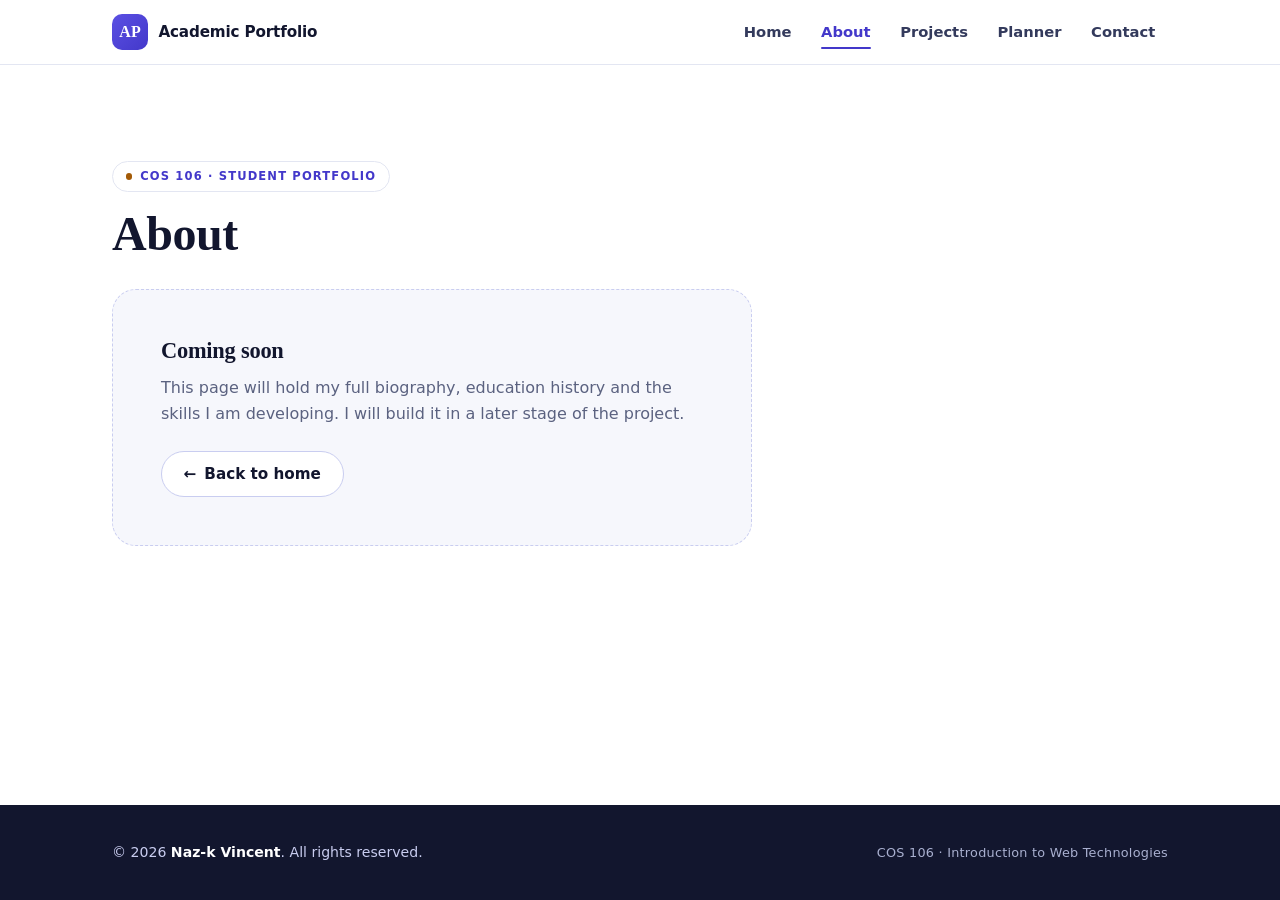
==== about.html @ 01f48a26 "Stage 1: layout, navigation and homepage" ====
<!DOCTYPE html>
<html lang="en">
<head>
  <meta charset="utf-8">
  <meta name="viewport" content="width=device-width, initial-scale=1">
  <title>About | Naz-k Vincent — Student Portfolio</title>
  <meta name="description" content="About Naz-k Vincent: biography, education and the skills I am building in COS 106. This page is coming soon.">
  <meta name="author" content="Naz-k Vincent">
  <meta name="theme-color" content="#ffffff">
  <link rel="icon" href="images/favicon.svg" type="image/svg+xml">
  <link rel="stylesheet" href="css/style.css">
  <noscript>
    <style>
      .nav-toggle { display: none; }
      .primary-nav { display: block !important; }
    </style>
  </noscript>
</head>
<body>
  <a class="skip-link" href="#main">Skip to main content</a>

  <header class="site-header">
    <div class="container header-inner">
      <a class="brand" href="index.html">
        <span class="brand-mark" aria-hidden="true">AP</span>
        <span class="brand-text">Academic Portfolio</span>
      </a>

      <button class="nav-toggle" type="button" aria-expanded="false" aria-controls="primary-nav" aria-label="Menu">
        <span class="nav-toggle-bar" aria-hidden="true"></span>
        <span class="nav-toggle-bar" aria-hidden="true"></span>
        <span class="nav-toggle-bar" aria-hidden="true"></span>
      </button>

      <nav class="primary-nav" id="primary-nav" aria-label="Main">
        <ul class="nav-list">
          <li><a class="nav-link" href="index.html">Home</a></li>
          <li><a class="nav-link" href="about.html" aria-current="page">About</a></li>
          <li><a class="nav-link" href="projects.html">Projects</a></li>
          <li><a class="nav-link" href="planner.html">Planner</a></li>
          <li><a class="nav-link" href="contact.html">Contact</a></li>
        </ul>
      </nav>
    </div>
  </header>

  <main id="main">
    <section class="section placeholder-main" aria-labelledby="page-title">
      <div class="container">
        <p class="eyebrow">COS 106 · Student portfolio</p>
        <h1 class="page-title" id="page-title">About</h1>

        <div class="placeholder-panel">
          <h2>Coming soon</h2>
          <p>
            This page will hold my full biography, education history and the
            skills I am developing. I will build it in a later stage of the
            project.
          </p>
          <a class="btn btn-ghost" href="index.html">
            <span aria-hidden="true">←</span> Back to home
          </a>
        </div>
      </div>
    </section>
  </main>

  <footer class="site-footer">
    <div class="container footer-inner">
      <p class="footer-copy">© 2026 <strong>Naz-k Vincent</strong>. All rights reserved.</p>
      <p class="footer-meta">COS 106 · Introduction to Web Technologies</p>
    </div>
  </footer>

  <script src="js/main.js"></script>
</body>
</html>
---- css/style.css ----
/* ==========================================================================
   Academic Portfolio — shared stylesheet
   COS 106 · Stage 1

   Mobile-first: the base rules below style the phone layout, and each
   @media (min-width: ...) block adds the wider layouts on top.

   Contents
     1. Design tokens (CSS variables)
     2. Base reset and typography
     3. Layout helpers
     4. Header and navigation
     5. Buttons
     6. Hero
     7. Sections, cards and panels
     8. Footer
     9. Placeholder pages
    10. Keyframes and reduced motion
   ========================================================================== */

/* 1. Design tokens --------------------------------------------------------
   Every colour/spacing value lives here once. Change a value here and it
   updates across every page, because all pages share this one file. */
:root {
  /* Text colours */
  --ink: #12162e;            /* headings, main text */
  --ink-2: #333a5c;          /* nav links, secondary text */
  --muted: #5b6280;          /* captions, descriptions */

  /* Surfaces and borders */
  --bg: #ffffff;
  --bg-soft: #f6f7fc;
  --line: #e3e6f2;
  --line-strong: #c9cdf0;

  /* Brand colours */
  --accent: #4338ca;         /* indigo: buttons, links, active nav */
  --accent-strong: #322a9e;
  --accent-soft: #eef0ff;
  --gold: #a35a06;           /* small warm accent, readable on white */
  --gold-soft: #fdf4e6;

  /* Type */
  --font-sans: "Segoe UI", system-ui, -apple-system, "Helvetica Neue", Arial, sans-serif;
  --font-display: "Iowan Old Style", "Palatino Linotype", Palatino, Georgia, "Times New Roman", serif;

  /* Effects and shape */
  --shadow-sm: 0 1px 2px rgba(18, 22, 46, 0.06);
  --shadow-md: 0 18px 40px -24px rgba(18, 22, 46, 0.35);
  --radius-sm: 10px;
  --radius: 16px;
  --radius-lg: 24px;

  /* Layout */
  --max-width: 1120px;
  --gutter: 1.25rem;
  --section-gap: clamp(2.75rem, 7vw, 5rem);

  color-scheme: light;
}

/* 2. Base reset and typography ------------------------------------------- */
*,
*::before,
*::after {
  box-sizing: border-box;
}

html {
  -webkit-text-size-adjust: 100%;
  scroll-behavior: smooth;
}

body {
  /* Flex column keeps the footer at the bottom of short pages. */
  display: flex;
  flex-direction: column;
  min-height: 100vh;
  min-height: 100dvh;
  margin: 0;
  background: var(--bg);
  color: var(--ink);
  font-family: var(--font-sans);
  font-size: 1rem;
  line-height: 1.65;
  -webkit-font-smoothing: antialiased;
}

main {
  /* flex: 1 pushes the footer down when the page is short. */
  flex: 1 0 auto;
}

h1,
h2,
h3 {
  margin: 0;
  font-family: var(--font-display);
  font-weight: 700;
  line-height: 1.15;
  letter-spacing: -0.01em;
}

p {
  margin: 0;
}

a {
  color: var(--accent);
  text-underline-offset: 2px;
}

img {
  display: block;
  max-width: 100%;
  height: auto;
}

code {
  font-family: "Consolas", "Courier New", monospace;
}

/* A single visible focus ring for keyboards, everywhere on the site. */
:focus-visible {
  outline: 2px solid var(--accent);
  outline-offset: 3px;
}

::selection {
  background: var(--accent);
  color: #ffffff;
}

/* 3. Layout helpers ------------------------------------------------------ */
.container {
  width: 100%;
  max-width: var(--max-width);
  margin-inline: auto;
  padding-inline: var(--gutter);
}

/* Hides text visually but keeps it available to screen readers. */
.visually-hidden {
  position: absolute;
  width: 1px;
  height: 1px;
  margin: -1px;
  padding: 0;
  overflow: hidden;
  clip: rect(0 0 0 0);
  white-space: nowrap;
  border: 0;
}

/* Keyboard users get this link as the very first thing on the page. */
.skip-link {
  position: absolute;
  top: 0.75rem;
  left: 0.75rem;
  z-index: 100;
  padding: 0.6rem 1rem;
  border-radius: var(--radius-sm);
  background: var(--ink);
  color: #ffffff;
  font-weight: 600;
  text-decoration: none;
  transform: translateY(-200%);
  transition: transform 0.2s ease;
}

.skip-link:focus {
  transform: translateY(0);
}

/* 4. Header and navigation ----------------------------------------------- */
.site-header {
  position: sticky;
  top: 0;
  z-index: 50;
  background: rgba(255, 255, 255, 0.94);
  border-bottom: 1px solid var(--line);
  -webkit-backdrop-filter: blur(10px);
  backdrop-filter: blur(10px);
}

.header-inner {
  display: flex;
  flex-wrap: wrap;
  align-items: center;
  justify-content: space-between;
  gap: 0.5rem 0.75rem;
  padding-block: 0.75rem;
}

.brand {
  display: inline-flex;
  align-items: center;
  gap: 0.65rem;
  color: var(--ink);
  font-size: 0.95rem;
  font-weight: 700;
  letter-spacing: -0.01em;
  text-decoration: none;
  white-space: nowrap;
}

.brand-mark {
  display: grid;
  place-items: center;
  width: 2.25rem;
  height: 2.25rem;
  border-radius: var(--radius-sm);
  background: linear-gradient(135deg, #5b50e3, var(--accent));
  color: #ffffff;
  font-family: var(--font-display);
  font-size: 1rem;
  font-weight: 700;
  letter-spacing: 0;
}

/* Hamburger button: three bars drawn with spans (visible only on mobile). */
.nav-toggle {
  display: inline-flex;
  flex-direction: column;
  justify-content: center;
  gap: 5px;
  width: 2.75rem;
  height: 2.75rem;
  padding: 0;
  border: 1px solid var(--line);
  border-radius: var(--radius-sm);
  background: #ffffff;
  cursor: pointer;
  transition: border-color 0.2s ease, background-color 0.2s ease;
}

.nav-toggle:hover {
  border-color: var(--line-strong);
  background: var(--bg-soft);
}

.nav-toggle-bar {
  display: block;
  width: 18px;
  height: 2px;
  margin-inline: auto;
  border-radius: 2px;
  background: var(--ink);
  transition: transform 0.25s ease, opacity 0.2s ease;
}

/* When the menu is open (aria-expanded="true") the bars form an X.
   Setting the attribute in JS is enough to trigger this CSS. */
.nav-toggle[aria-expanded="true"] .nav-toggle-bar:nth-child(1) {
  transform: translateY(7px) rotate(45deg);
}

.nav-toggle[aria-expanded="true"] .nav-toggle-bar:nth-child(2) {
  opacity: 0;
}

.nav-toggle[aria-expanded="true"] .nav-toggle-bar:nth-child(3) {
  transform: translateY(-7px) rotate(-45deg);
}

/* Mobile menu panel: hidden until JS adds .is-open. It sits on its own
   row inside the header because of flex-wrap on .header-inner. */
.primary-nav {
  display: none;
  flex-basis: 100%;
  padding-block: 0.35rem 0.15rem;
  border-top: 1px solid var(--line);
  margin-top: 0.35rem;
}

.primary-nav.is-open {
  display: block;
  animation: nav-in 0.22s ease both;
}

.nav-list {
  display: flex;
  flex-direction: column;
  gap: 0.15rem;
  margin: 0;
  padding: 0;
  list-style: none;
}

.nav-link {
  display: block;
  padding: 0.65rem 0.75rem;
  border-radius: 8px;
  color: var(--ink-2);
  font-size: 0.95rem;
  font-weight: 600;
  text-decoration: none;
  transition: background-color 0.2s ease, color 0.2s ease;
}

.nav-link:hover {
  background: var(--bg-soft);
  color: var(--accent);
}

/* The current page is marked with aria-current="page" in the HTML.
   Styling that attribute means the visual state can never drift out of
   sync with what a screen reader is told. */
.nav-link[aria-current="page"] {
  background: var(--accent-soft);
  color: var(--accent);
}

/* 5. Buttons ------------------------------------------------------------- */
.btn {
  display: inline-flex;
  align-items: center;
  justify-content: center;
  gap: 0.5rem;
  padding: 0.8rem 1.35rem;
  border: 1px solid transparent;
  border-radius: 999px;
  font-family: inherit;
  font-size: 0.95rem;
  font-weight: 600;
  line-height: 1.2;
  text-decoration: none;
  cursor: pointer;
  transition: transform 0.2s ease, background-color 0.2s ease,
    border-color 0.2s ease, color 0.2s ease, box-shadow 0.2s ease;
}

.btn-primary {
  background: var(--accent);
  color: #ffffff;
  box-shadow: var(--shadow-sm);
}

.btn-primary:hover {
  background: var(--accent-strong);
  box-shadow: var(--shadow-md);
  transform: translateY(-2px);
}

.btn-ghost {
  background: #ffffff;
  border-color: var(--line-strong);
  color: var(--ink);
}

.btn-ghost:hover {
  border-color: var(--accent);
  color: var(--accent);
  transform: translateY(-2px);
}

/* 6. Hero ---------------------------------------------------------------- */
.hero {
  position: relative;
  isolation: isolate;
  overflow: hidden;
  padding-block: clamp(2.5rem, 8vw, 5.5rem);
  background: var(--bg-soft);
  border-bottom: 1px solid var(--line);
}

/* Two soft colour washes behind the hero content. */
.hero::before {
  content: "";
  position: absolute;
  inset: 0;
  z-index: -1;
  background: radial-gradient(42rem 30rem at 88% -10%, #e7e9ff 0%, transparent 60%),
    radial-gradient(36rem 26rem at -10% 110%, #fdf1dc 0%, transparent 60%);
}

.hero-grid {
  display: grid;
  gap: clamp(2rem, 6vw, 3.5rem);
  align-items: center;
}

.hero-copy > * {
  /* Each direct child fades up on load; the delays stagger them. */
  animation: rise-in 0.7s cubic-bezier(0.2, 0.7, 0.3, 1) both;
}

.hero-copy > :nth-child(1) {
  animation-delay: 0.04s;
}

.hero-copy > :nth-child(2) {
  animation-delay: 0.1s;
}

.hero-copy > :nth-child(3) {
  animation-delay: 0.16s;
}

.hero-copy > :nth-child(4) {
  animation-delay: 0.22s;
}

.hero-copy > :nth-child(5) {
  animation-delay: 0.28s;
}

.hero-copy > :nth-child(6) {
  animation-delay: 0.34s;
}

.eyebrow {
  display: inline-flex;
  align-items: center;
  gap: 0.5rem;
  padding: 0.3rem 0.8rem;
  border: 1px solid var(--line);
  border-radius: 999px;
  background: #ffffff;
  color: var(--accent);
  font-size: 0.72rem;
  font-weight: 700;
  letter-spacing: 0.1em;
  text-transform: uppercase;
}

.eyebrow::before {
  content: "";
  width: 0.4rem;
  height: 0.4rem;
  border-radius: 50%;
  background: var(--gold);
}

.hero-title {
  margin-top: 1rem;
  font-size: clamp(2.4rem, 6vw, 4rem);
  line-height: 1.02;
  letter-spacing: -0.02em;
}

/* The full stop after the name, in the warm accent colour. */
.hero-title .dot {
  color: var(--gold);
}

.hero-role {
  margin-top: 0.6rem;
  color: var(--accent);
  font-size: 0.95rem;
  font-weight: 600;
  letter-spacing: 0.01em;
}

.hero-lead {
  max-width: 34rem;
  margin-top: 1.1rem;
  color: var(--ink-2);
  font-size: 1.05rem;
}

.hero-actions {
  display: flex;
  flex-wrap: wrap;
  gap: 0.75rem;
  margin-top: 1.75rem;
}

.hero-meta {
  display: flex;
  flex-wrap: wrap;
  gap: 0.25rem 0.7rem;
  margin-top: 1.5rem;
  color: var(--muted);
  font-size: 0.85rem;
}

/* The bullet belongs to the second item, so it can never be left hanging
   at the end of a line when the text wraps on a narrow screen. */
.hero-meta-item::before {
  content: "·";
  margin-right: 0.7rem;
  color: var(--line-strong);
}

/* Profile card ---------------------------------------------------------- */
.profile-card {
  width: 100%;
  max-width: 26rem;
  justify-self: center;
  padding: 1rem;
  border: 1px solid var(--line);
  border-radius: var(--radius-lg);
  background: #ffffff;
  box-shadow: var(--shadow-md);
  animation: rise-in 0.8s cubic-bezier(0.2, 0.7, 0.3, 1) 0.2s both;
}

.profile-photo {
  width: 100%;
  aspect-ratio: 1 / 1;
  object-fit: cover;
  border-radius: calc(var(--radius-lg) - 6px);
  background: var(--accent-soft);
}

.profile-body {
  padding: 1rem 0.5rem 0.4rem;
}

.profile-name {
  font-family: var(--font-display);
  font-size: 1.2rem;
  font-weight: 700;
  letter-spacing: -0.01em;
}

.profile-role {
  margin-top: 0.15rem;
  color: var(--muted);
  font-size: 0.88rem;
}

.profile-facts {
  display: grid;
  gap: 0.45rem;
  margin: 1rem 0 0;
  padding-top: 0.9rem;
  border-top: 1px solid var(--line);
}

.profile-fact {
  display: flex;
  align-items: baseline;
  justify-content: space-between;
  gap: 1rem;
  font-size: 0.85rem;
}

.profile-fact dt {
  color: var(--muted);
}

.profile-fact dd {
  margin: 0;
  font-weight: 600;
  text-align: right;
}

/* Small print used for placeholder instructions. */
.note {
  margin-top: 1rem;
  color: var(--muted);
  font-size: 0.78rem;
  line-height: 1.55;
}

.note code {
  padding: 0.05em 0.3em;
  border: 1px solid var(--line);
  border-radius: 4px;
  background: var(--bg-soft);
  font-size: 0.95em;
  overflow-wrap: anywhere; /* long file names may break instead of overflowing */
}

/* 7. Sections, cards and panels ----------------------------------------- */
.section {
  padding-block: var(--section-gap);
}

.section-alt {
  background: var(--bg-soft);
  border-top: 1px solid var(--line);
  border-bottom: 1px solid var(--line);
}

.section-label {
  margin-bottom: 0.5rem;
  color: var(--accent);
  font-size: 0.72rem;
  font-weight: 700;
  letter-spacing: 0.14em;
  text-transform: uppercase;
}

.section-title {
  font-size: clamp(1.7rem, 3.4vw, 2.35rem);
}

.section-lead {
  max-width: 44rem;
  color: var(--muted);
  font-size: 1rem;
}

/* About section: text column + audio panel column. */
.split {
  display: grid;
  gap: 1.75rem;
}

.bio .section-title {
  margin-bottom: 0.9rem;
}

.bio p + p {
  margin-top: 0.9rem;
}

.bio p {
  max-width: 62ch; /* keeps lines comfortable to read on wide tablets */
  color: var(--ink-2);
}

.tag-list {
  display: flex;
  flex-wrap: wrap;
  gap: 0.5rem;
  margin: 1.5rem 0 0;
  padding: 0;
  list-style: none;
}

.tag {
  padding: 0.3rem 0.7rem;
  border: 1px solid #dfe2fb;
  border-radius: 999px;
  background: var(--accent-soft);
  color: var(--accent-strong);
  font-size: 0.78rem;
  font-weight: 600;
}

.panel {
  padding: clamp(1.4rem, 4vw, 2rem);
  border: 1px solid var(--line);
  border-radius: var(--radius-lg);
  background: #ffffff;
  box-shadow: var(--shadow-sm);
}

.panel-title {
  font-size: 1.25rem;
}

.panel p {
  margin-top: 0.6rem;
  color: var(--muted);
  font-size: 0.92rem;
}

.audio-player {
  display: block;
  width: 100%;
  margin-top: 1.25rem;
  border-radius: var(--radius-sm);
}

/* Quick-link cards */
.card-grid {
  display: grid;
  gap: 1rem;
  margin-top: clamp(1.75rem, 4vw, 2.5rem);
}

.card {
  display: flex;
  flex-direction: column;
  gap: 0.55rem;
  padding: 1.5rem 1.35rem 1.3rem;
  border: 1px solid var(--line);
  border-radius: var(--radius);
  background: #ffffff;
  box-shadow: var(--shadow-sm);
  color: inherit;
  text-decoration: none;
  transition: transform 0.25s ease, box-shadow 0.25s ease, border-color 0.25s ease;
}

/* Hover lift: the transition above makes it smooth, not jumpy. */
.card:hover,
.card:focus-visible {
  transform: translateY(-5px);
  border-color: var(--line-strong);
  box-shadow: var(--shadow-md);
}

.card:hover .card-arrow {
  transform: translateX(4px);
}

.card-index {
  display: grid;
  place-items: center;
  width: 2.3rem;
  height: 2.3rem;
  margin-bottom: 0.35rem;
  border-radius: 9px;
  background: var(--accent-soft);
  color: var(--accent);
  font-family: var(--font-display);
  font-size: 0.82rem;
  font-weight: 700;
}

.card-title {
  font-size: 1.15rem;
}

.card-text {
  color: var(--muted);
  font-size: 0.92rem;
}

.card-arrow {
  display: inline-flex;
  align-items: center;
  gap: 0.35rem;
  margin-top: auto;
  padding-top: 0.35rem;
  color: var(--accent);
  font-size: 0.87rem;
  font-weight: 600;
  transition: transform 0.25s ease;
}

/* 8. Footer -------------------------------------------------------------- */
.site-footer {
  padding-block: 2.25rem;
  background: var(--ink);
  color: #c9cdf0;
}

.footer-inner {
  display: flex;
  flex-wrap: wrap;
  align-items: center;
  justify-content: space-between;
  gap: 0.75rem 1.5rem;
}

.footer-copy {
  font-size: 0.88rem;
}

.footer-copy strong {
  color: #ffffff;
  font-weight: 600;
}

.footer-meta {
  color: #a9b0d0;
  font-size: 0.8rem;
  letter-spacing: 0.02em;
}

/* 9. Placeholder pages --------------------------------------------------- */
.placeholder-main {
  padding-block: clamp(3rem, 9vw, 6rem);
}

.page-title {
  margin-top: 0.9rem;
  font-size: clamp(2rem, 5vw, 3rem);
}

.placeholder-panel {
  max-width: 40rem;
  margin-top: 1.75rem;
  padding: clamp(1.75rem, 5vw, 3rem);
  border: 1px dashed var(--line-strong);
  border-radius: var(--radius-lg);
  background: var(--bg-soft);
}

.placeholder-panel h2 {
  font-size: 1.4rem;
}

.placeholder-panel p {
  margin-top: 0.65rem;
  color: var(--muted);
}

.placeholder-panel .btn {
  margin-top: 1.5rem;
}

/* 10. Keyframes ----------------------------------------------------------- */
@keyframes rise-in {
  from {
    opacity: 0;
    transform: translateY(14px);
  }
  to {
    opacity: 1;
    transform: translateY(0);
  }
}

@keyframes nav-in {
  from {
    opacity: 0;
    transform: translateY(-6px);
  }
  to {
    opacity: 1;
    transform: translateY(0);
  }
}

/* --------------------------------------------------------------------------
   Larger screens. Everything above is the mobile layout.
   -------------------------------------------------------------------------- */

/* Tablet: two cards per row. */
@media (min-width: 600px) {
  .card-grid {
    grid-template-columns: repeat(2, minmax(0, 1fr));
  }
}

/* Desktop navigation: the hamburger disappears and the links sit inline. */
@media (min-width: 820px) {
  :root {
    --gutter: 2rem;
  }

  .nav-toggle {
    display: none;
  }

  .primary-nav {
    display: block;
    flex-basis: auto;
    margin-top: 0;
    padding-block: 0;
    border-top: 0;
  }

  .nav-list {
    flex-direction: row;
    align-items: center;
    gap: 0.25rem;
  }

  .nav-link {
    position: relative;
    padding: 0.5rem 0.8rem;
    font-size: 0.92rem;
  }

  .nav-link:hover {
    background: transparent;
  }

  .nav-link[aria-current="page"] {
    background: transparent;
  }

  /* Animated underline instead of a coloured pill. */
  .nav-link::after {
    content: "";
    position: absolute;
    right: 0.8rem;
    bottom: 0.2rem;
    left: 0.8rem;
    height: 2px;
    border-radius: 2px;
    background: var(--accent);
    transform: scaleX(0);
    transform-origin: left;
    transition: transform 0.25s ease;
  }

  .nav-link:hover::after,
  .nav-link:focus-visible::after {
    transform: scaleX(1);
  }

  .nav-link[aria-current="page"]::after {
    transform: scaleX(1);
  }
}

/* Wide desktop: two-column hero and about sections, four cards per row. */
@media (min-width: 900px) {
  .hero-grid {
    grid-template-columns: minmax(0, 1.15fr) minmax(0, 0.85fr);
    gap: 3.5rem;
  }

  .split {
    grid-template-columns: minmax(0, 1.1fr) minmax(0, 0.9fr);
    gap: 2.75rem;
    align-items: start;
  }

  .hero-lead {
    font-size: 1.1rem;
  }
}

@media (min-width: 960px) {
  .card-grid {
    grid-template-columns: repeat(4, minmax(0, 1fr));
  }
}

/* Respect the visitor's operating system setting for less motion. */
@media (prefers-reduced-motion: reduce) {
  html {
    scroll-behavior: auto;
  }

  *,
  *::before,
  *::after {
    animation-duration: 0.001ms !important;
    animation-delay: 0ms !important;
    animation-iteration-count: 1 !important;
    transition-duration: 0.001ms !important;
  }
}
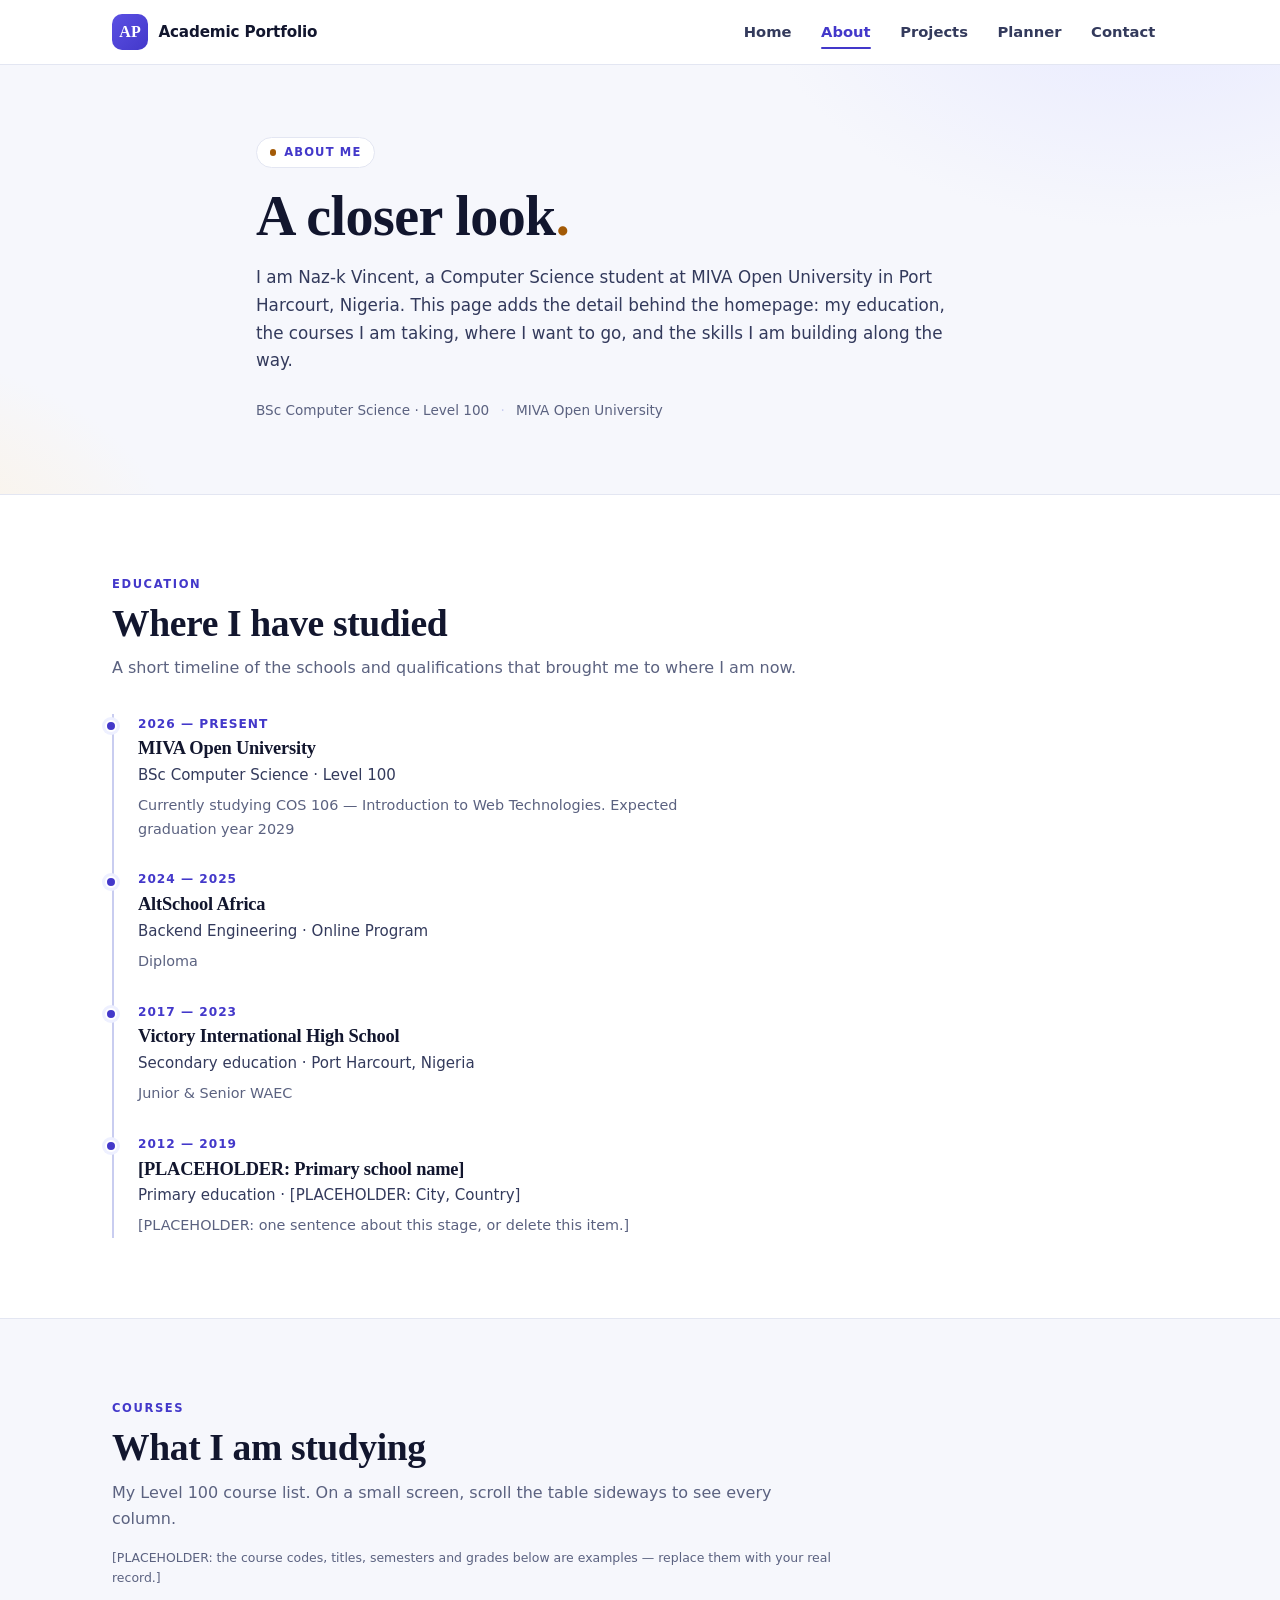
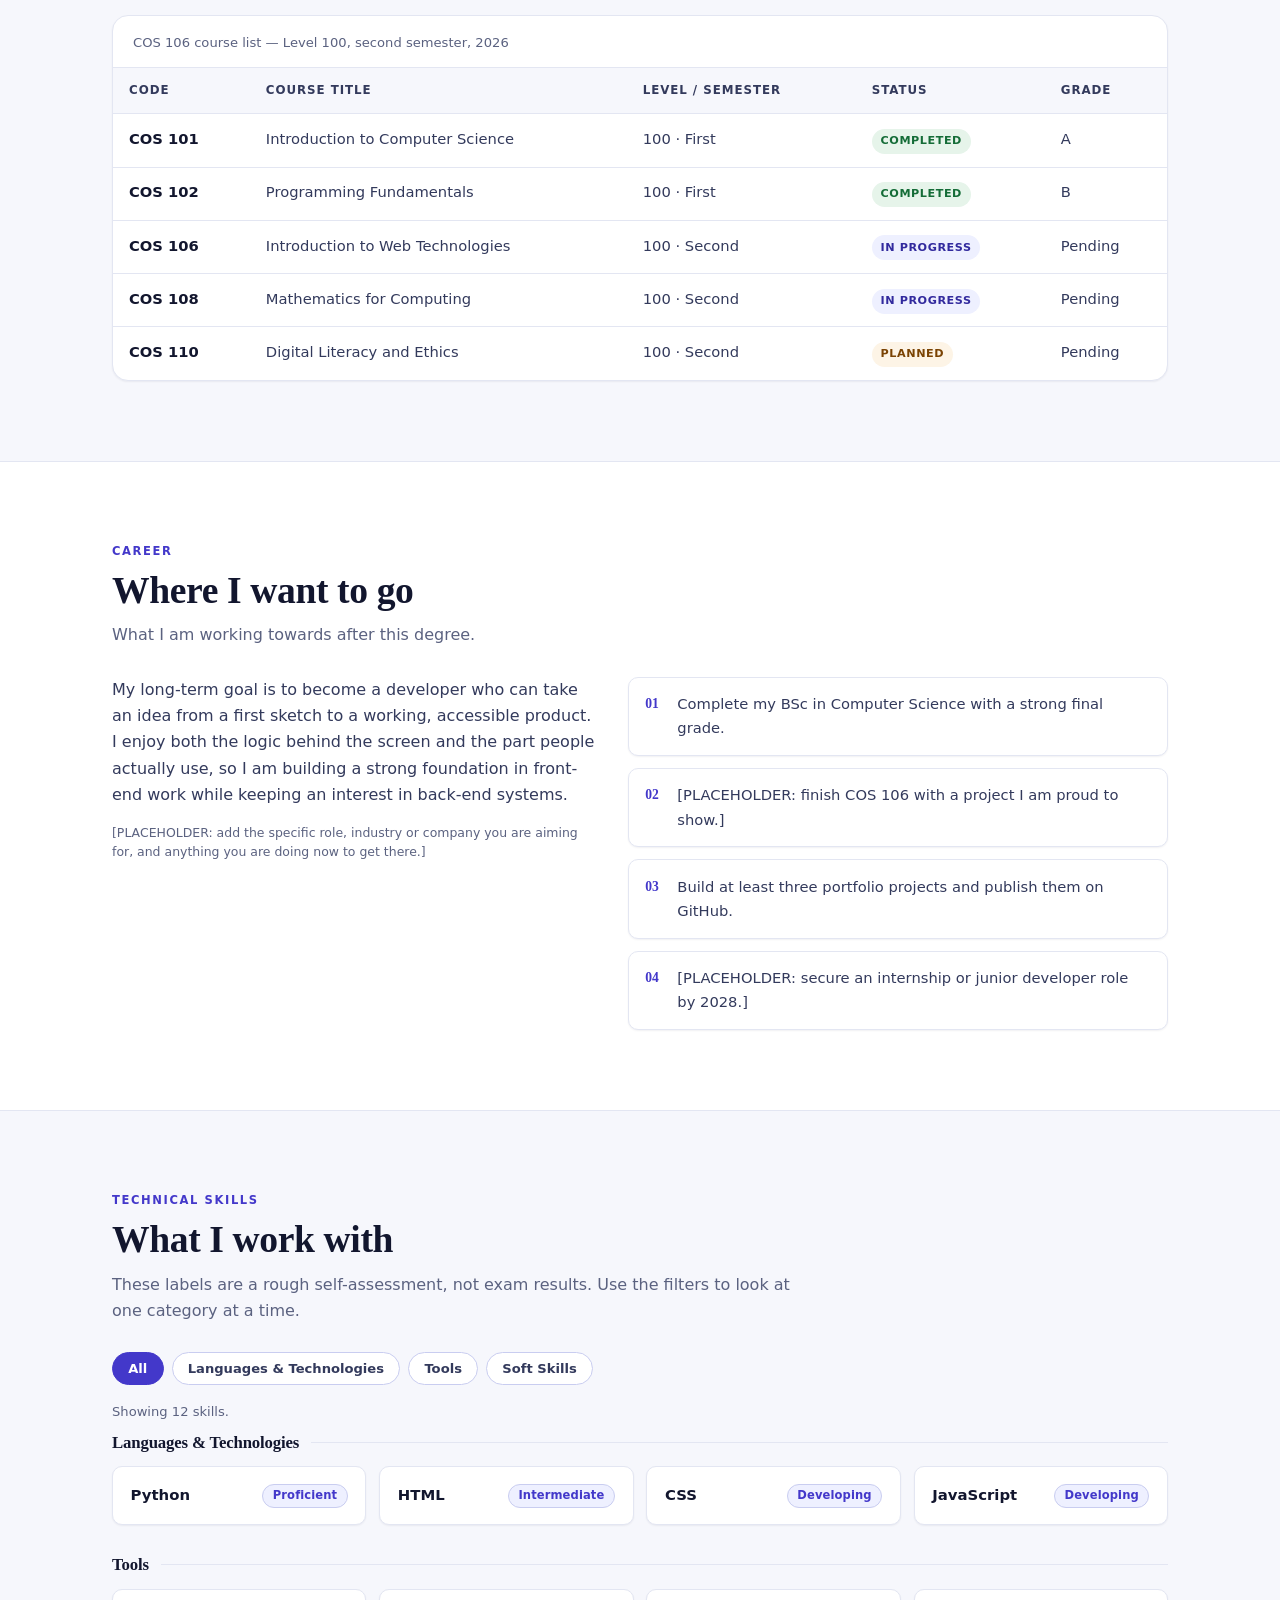
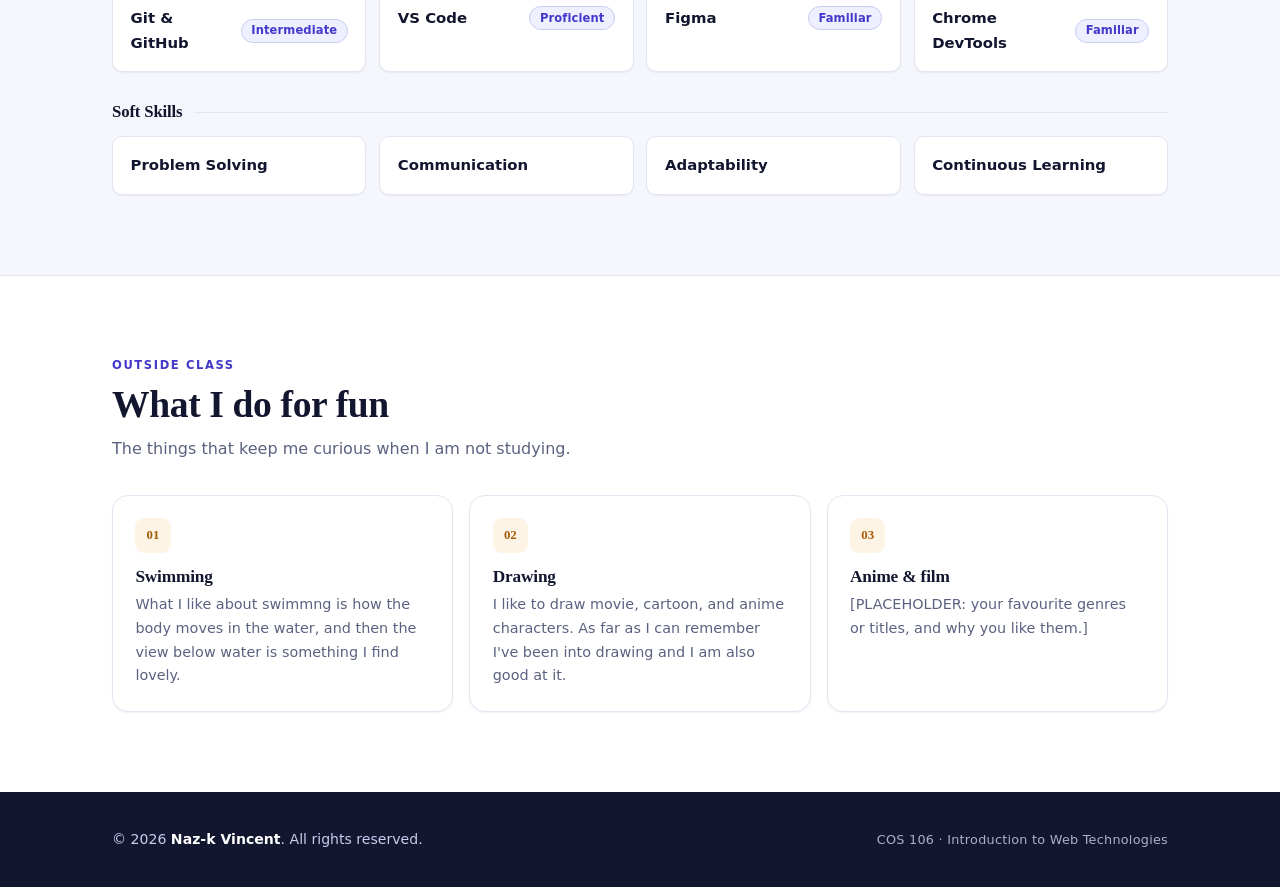
==== commit e537ea24: "Stage 2 & 3: About and Projects pages - 14/11/2026 Adds the About page with a JS-built filterable sk" ====
--- a/about.html
+++ b/about.html
@@ -4,15 +4,21 @@
   <meta charset="utf-8">
   <meta name="viewport" content="width=device-width, initial-scale=1">
   <title>About | Naz-k Vincent — Student Portfolio</title>
-  <meta name="description" content="About Naz-k Vincent: biography, education and the skills I am building in COS 106. This page is coming soon.">
+  <meta name="description" content="About Naz-k Vincent, a Computer Science student at MIVA Open University: education, COS 106 courses, career goals, technical skills and hobbies.">
   <meta name="author" content="Naz-k Vincent">
   <meta name="theme-color" content="#ffffff">
   <link rel="icon" href="images/favicon.svg" type="image/svg+xml">
   <link rel="stylesheet" href="css/style.css">
+  <script src="js/about.js" defer></script>
   <noscript>
     <style>
       .nav-toggle { display: none; }
       .primary-nav { display: block !important; }
+      /* The filter buttons and empty container need JS; hide them and show
+         the plain fallback list instead. */
+      .skills-controls,
+      .skills-status,
+      .skills-groups { display: none; }
     </style>
   </noscript>
 </head>
@@ -45,21 +51,281 @@
   </header>
 
   <main id="main">
-    <section class="section placeholder-main" aria-labelledby="page-title">
-      <div class="container">
-        <p class="eyebrow">COS 106 · Student portfolio</p>
-        <h1 class="page-title" id="page-title">About</h1>
-
-        <div class="placeholder-panel">
-          <h2>Coming soon</h2>
-          <p>
-            This page will hold my full biography, education history and the
-            skills I am developing. I will build it in a later stage of the
-            project.
-          </p>
-          <a class="btn btn-ghost" href="index.html">
-            <span aria-hidden="true">←</span> Back to home
-          </a>
+    <!-- Page intro -->
+    <section class="about-hero" aria-labelledby="page-title">
+      <div class="container about-hero-inner">
+        <p class="eyebrow">About me</p>
+        <h1 class="page-title" id="page-title">A closer look<span class="dot">.</span></h1>
+        <p class="about-hero-lead">
+          I am Naz-k Vincent, a Computer Science student at MIVA Open University
+          in Port Harcourt, Nigeria. This page adds the detail behind the
+          homepage: my education, the courses I am taking, where I want to go,
+          and the skills I am building along the way.
+        </p>
+        <p class="hero-meta">
+          <span>BSc Computer Science · Level 100</span>
+          <span class="hero-meta-item">MIVA Open University</span>
+        </p>
+      </div>
+    </section>
+
+    <!-- 1. Educational background -->
+    <section class="about-section" aria-labelledby="education-title">
+      <div class="container">
+        <div class="about-section-head">
+          <p class="section-label">Education</p>
+          <h2 class="section-title" id="education-title">Where I have studied</h2>
+          <p class="section-lead">
+            A short timeline of the schools and qualifications that brought me
+            to where I am now.
+          </p>
+        </div>
+
+        <ol class="timeline">
+          <li class="timeline-item">
+            <p class="timeline-date"><time datetime="2026">2026</time> — Present</p>
+            <h3 class="timeline-title">MIVA Open University</h3>
+            <p class="timeline-place">BSc Computer Science · Level 100</p>
+            <p class="timeline-note">
+              Currently studying COS 106 — Introduction to Web Technologies.
+              Expected graduation year 2029
+            </p>
+          </li>
+
+          <li class="timeline-item">
+            <p class="timeline-date">
+              <time datetime="2024">2024</time> — <time datetime="2025">2025</time>
+            </p>
+            <h3 class="timeline-title">AltSchool Africa</h3>
+            <p class="timeline-place">Backend Engineering · Online Program</p>
+            <p class="timeline-note">
+              Diploma
+            </p>
+          </li>
+
+          <li class="timeline-item">
+            <p class="timeline-date">
+              <time datetime="2017">2017</time> — <time datetime="2023">2023</time>
+            </p>
+            <h3 class="timeline-title">Victory International High School</h3>
+            <p class="timeline-place">Secondary education · Port Harcourt, Nigeria</p>
+            <p class="timeline-note">
+              Junior & Senior WAEC
+            </p>
+          </li>
+
+          <li class="timeline-item">
+            <p class="timeline-date">
+              <time datetime="2012">2012</time> — <time datetime="2019">2019</time>
+            </p>
+            <h3 class="timeline-title">[PLACEHOLDER: Primary school name]</h3>
+            <p class="timeline-place">Primary education · [PLACEHOLDER: City, Country]</p>
+            <p class="timeline-note">
+              [PLACEHOLDER: one sentence about this stage, or delete this item.]
+            </p>
+          </li>
+        </ol>
+      </div>
+    </section>
+
+    <!-- 2. Course table -->
+    <section class="about-section section-alt" aria-labelledby="courses-title">
+      <div class="container">
+        <div class="about-section-head">
+          <p class="section-label">Courses</p>
+          <h2 class="section-title" id="courses-title">What I am studying</h2>
+          <p class="section-lead">
+            My Level 100 course list. On a small screen, scroll the table
+            sideways to see every column.
+          </p>
+          <p class="note">
+            [PLACEHOLDER: the course codes, titles, semesters and grades below
+            are examples — replace them with your real record.]
+          </p>
+        </div>
+
+        <div class="table-scroll" role="region" aria-label="Course list — scroll horizontally for all columns" tabindex="0">
+          <table class="courses-table">
+            <caption>COS 106 course list — Level 100, second semester, 2026</caption>
+            <thead>
+              <tr>
+                <th scope="col">Code</th>
+                <th scope="col">Course title</th>
+                <th scope="col">Level / semester</th>
+                <th scope="col">Status</th>
+                <th scope="col">Grade</th>
+              </tr>
+            </thead>
+            <tbody>
+              <tr>
+                <th scope="row">COS 101</th>
+                <td>Introduction to Computer Science</td>
+                <td>100 · First</td>
+                <td><span class="status status-done">Completed</span></td>
+                <td>A</td>
+              </tr>
+              <tr>
+                <th scope="row">COS 102</th>
+                <td>Programming Fundamentals</td>
+                <td>100 · First</td>
+                <td><span class="status status-done">Completed</span></td>
+                <td>B</td>
+              </tr>
+              <tr>
+                <th scope="row">COS 106</th>
+                <td>Introduction to Web Technologies</td>
+                <td>100 · Second</td>
+                <td><span class="status status-active">In progress</span></td>
+                <td>Pending</td>
+              </tr>
+              <tr>
+                <th scope="row">COS 108</th>
+                <td>Mathematics for Computing</td>
+                <td>100 · Second</td>
+                <td><span class="status status-active">In progress</span></td>
+                <td>Pending</td>
+              </tr>
+              <tr>
+                <th scope="row">COS 110</th>
+                <td>Digital Literacy and Ethics</td>
+                <td>100 · Second</td>
+                <td><span class="status status-next">Planned</span></td>
+                <td>Pending</td>
+              </tr>
+            </tbody>
+          </table>
+        </div>
+      </div>
+    </section>
+
+    <!-- 3. Career aspirations -->
+    <section class="about-section" aria-labelledby="goals-title">
+      <div class="container">
+        <div class="about-section-head">
+          <p class="section-label">Career</p>
+          <h2 class="section-title" id="goals-title">Where I want to go</h2>
+          <p class="section-lead">
+            What I am working towards after this degree.
+          </p>
+        </div>
+
+        <div class="about-split">
+          <div class="about-copy">
+            <p>
+              My long-term goal is to become a developer who can take an idea
+              from a first sketch to a working, accessible product. I enjoy
+              both the logic behind the screen and the part people actually
+              use, so I am building a strong foundation in front-end work
+              while keeping an interest in back-end systems.
+            </p>
+            <p class="note">
+              [PLACEHOLDER: add the specific role, industry or company you are
+              aiming for, and anything you are doing now to get there.]
+            </p>
+          </div>
+
+          <ol class="goal-list">
+            <li>Complete my BSc in Computer Science with a strong final grade.</li>
+            <li>[PLACEHOLDER: finish COS 106 with a project I am proud to show.]</li>
+            <li>Build at least three portfolio projects and publish them on GitHub.</li>
+            <li>[PLACEHOLDER: secure an internship or junior developer role by 2028.]</li>
+          </ol>
+        </div>
+      </div>
+    </section>
+
+    <!-- 4. Technical skills (built by js/about.js) -->
+    <section class="about-section section-alt" aria-labelledby="skills-title">
+      <div class="container">
+        <div class="about-section-head">
+          <p class="section-label">Technical skills</p>
+          <h2 class="section-title" id="skills-title">What I work with</h2>
+          <p class="section-lead">
+            These labels are a rough self-assessment, not exam results. Use the
+            filters to look at one category at a time.
+          </p>
+        </div>
+
+        <div class="skills-controls" role="group" aria-label="Filter skills by category">
+          <button class="filter-btn" type="button" data-filter="all" aria-pressed="true">All</button>
+          <button class="filter-btn" type="button" data-filter="Languages &amp; Technologies" aria-pressed="false">Languages &amp; Technologies</button>
+          <button class="filter-btn" type="button" data-filter="Tools" aria-pressed="false">Tools</button>
+          <button class="filter-btn" type="button" data-filter="Soft Skills" aria-pressed="false">Soft Skills</button>
+        </div>
+
+        <p class="skills-status" id="skills-status" role="status"></p>
+        <div class="skills-groups" id="skills-list"></div>
+
+        <!-- Shown only when JavaScript is off. Keep in sync with about.js. -->
+        <noscript>
+          <div class="skills-fallback">
+            <p class="note">JavaScript is turned off, so here is the same list in plain text.</p>
+
+            <h3>Languages &amp; Technologies</h3>
+            <ul>
+              <li><span>Python</span> <span class="level">Proficient</span></li>
+              <li><span>HTML</span> <span class="level">Intermediate</span></li>
+              <li><span>CSS</span> <span class="level">Developing</span></li>
+              <li><span>JavaScript</span> <span class="level">Developing</span></li>
+            </ul>
+
+            <h3>Tools</h3>
+            <ul>
+              <li><span>Git &amp; GitHub</span> <span class="level">Intermediate</span></li>
+              <li><span>VS Code</span> <span class="level">Proficient</span></li>
+              <li><span>Figma</span> <span class="level">Familiar</span></li>
+              <li><span>Chrome DevTools</span> <span class="level">Familiar</span></li>
+            </ul>
+
+            <h3>Soft Skills</h3>
+            <ul>
+              <li>Problem Solving</li>
+              <li>Communication</li>
+              <li>Adaptability</li>
+              <li>Continuous Learning</li>
+            </ul>
+          </div>
+        </noscript>
+      </div>
+    </section>
+
+    <!-- 5. Hobbies and interests -->
+    <section class="about-section" aria-labelledby="hobbies-title">
+      <div class="container">
+        <div class="about-section-head">
+          <p class="section-label">Outside class</p>
+          <h2 class="section-title" id="hobbies-title">What I do for fun</h2>
+          <p class="section-lead">
+            The things that keep me curious when I am not studying.
+          </p>
+        </div>
+
+        <div class="hobby-grid">
+          <article class="hobby-card">
+            <span class="hobby-mark" aria-hidden="true">01</span>
+            <h3 class="hobby-title">Swimming</h3>
+            <p class="hobby-text">
+              What I like about swimmng is how the body moves in the water, and then the view below water
+              is something I find lovely.
+            </p>
+          </article>
+
+          <article class="hobby-card">
+            <span class="hobby-mark" aria-hidden="true">02</span>
+            <h3 class="hobby-title">Drawing</h3>
+            <p class="hobby-text">
+              I like to draw movie, cartoon, and anime characters. As far as I can remember I've been into drawing 
+              and I am also good at it.
+            </p>
+          </article>
+
+          <article class="hobby-card">
+            <span class="hobby-mark" aria-hidden="true">03</span>
+            <h3 class="hobby-title">Anime &amp; film</h3>
+            <p class="hobby-text">
+              [PLACEHOLDER: your favourite genres or titles, and why you like them.]
+            </p>
+          </article>
         </div>
       </div>
     </section>
--- a/css/style.css
+++ b/css/style.css
@@ -15,7 +15,9 @@
      7. Sections, cards and panels
      8. Footer
      9. Placeholder pages
-    10. Keyframes and reduced motion
+    10. About page
+    11. Projects page
+    12. Keyframes and reduced motion
    ========================================================================== */
 
 /* 1. Design tokens --------------------------------------------------------
@@ -787,7 +789,774 @@
   margin-top: 1.5rem;
 }
 
-/* 10. Keyframes ----------------------------------------------------------- */
+/* 10. About page ---------------------------------------------------------- */
+/* The intro band echoes the homepage hero so the two pages feel related. */
+.about-hero {
+  position: relative;
+  isolation: isolate;
+  overflow: hidden;
+  padding-block: clamp(2.5rem, 7vw, 4.5rem);
+  background: var(--bg-soft);
+  border-bottom: 1px solid var(--line);
+}
+
+.about-hero::before {
+  content: "";
+  position: absolute;
+  inset: 0;
+  z-index: -1;
+  background: radial-gradient(38rem 24rem at 90% -20%, #e7e9ff 0%, transparent 65%),
+    radial-gradient(30rem 22rem at -10% 120%, #fdf1dc 0%, transparent 65%);
+}
+
+.about-hero-inner {
+  max-width: 52rem;
+}
+
+.about-hero .page-title {
+  margin-top: 1rem;
+  font-size: clamp(2.4rem, 6vw, 3.5rem);
+}
+
+.page-title .dot {
+  color: var(--gold);
+}
+
+.about-hero-lead {
+  max-width: 44rem;
+  margin-top: 1rem;
+  color: var(--ink-2);
+  font-size: 1.05rem;
+}
+
+/* Every main block on the page fades up once when the page loads. */
+.about-section {
+  padding-block: var(--section-gap);
+  animation: rise-in 0.65s cubic-bezier(0.2, 0.7, 0.3, 1) both;
+}
+
+.about-section-head {
+  max-width: 46rem;
+}
+
+.about-section .section-lead {
+  margin-top: 0.65rem;
+}
+
+.about-copy {
+  max-width: 62ch;
+  color: var(--ink-2);
+}
+
+.about-copy p + p {
+  margin-top: 0.9rem;
+}
+
+/* Education timeline ---------------------------------------------------- */
+.timeline {
+  display: grid;
+  gap: 1.75rem;
+  margin: 2rem 0 0;
+  padding: 0 0 0 1.5rem;
+  border-left: 2px solid var(--line-strong);
+  list-style: none;
+}
+
+.timeline-item {
+  position: relative;
+}
+
+.timeline-item::before {
+  content: "";
+  position: absolute;
+  top: 0.4rem;
+  left: calc(-1.5rem - 9px);
+  width: 12px;
+  height: 12px;
+  border: 2px solid var(--bg);
+  border-radius: 50%;
+  background: var(--accent);
+  box-shadow: 0 0 0 3px var(--accent-soft);
+}
+
+.timeline-date {
+  margin-bottom: 0.3rem;
+  color: var(--accent);
+  font-size: 0.76rem;
+  font-weight: 700;
+  letter-spacing: 0.08em;
+  text-transform: uppercase;
+}
+
+.timeline-title {
+  font-size: 1.15rem;
+}
+
+.timeline-place {
+  margin-top: 0.2rem;
+  color: var(--ink-2);
+  font-size: 0.94rem;
+}
+
+.timeline-note {
+  max-width: 60ch;
+  margin-top: 0.4rem;
+  color: var(--muted);
+  font-size: 0.9rem;
+}
+
+/* Courses table --------------------------------------------------------- */
+/* The wrapper scrolls horizontally on small screens instead of squashing
+   the columns. It is focusable so keyboard users can scroll it too. */
+.table-scroll {
+  margin-top: 1.75rem;
+  overflow-x: auto;
+  border: 1px solid var(--line);
+  border-radius: var(--radius);
+  background: #ffffff;
+  box-shadow: var(--shadow-sm);
+  -webkit-overflow-scrolling: touch;
+}
+
+.courses-table {
+  width: 100%;
+  min-width: 46rem;
+  border-collapse: collapse;
+  font-size: 0.92rem;
+}
+
+.courses-table caption {
+  padding: 1rem 1.25rem 0.85rem;
+  border-bottom: 1px solid var(--line);
+  color: var(--muted);
+  font-size: 0.82rem;
+  text-align: left;
+}
+
+.courses-table th,
+.courses-table td {
+  padding: 0.8rem 1rem;
+  border-bottom: 1px solid var(--line);
+  text-align: left;
+  vertical-align: top;
+}
+
+.courses-table thead th {
+  background: var(--bg-soft);
+  color: var(--ink-2);
+  font-size: 0.74rem;
+  letter-spacing: 0.08em;
+  text-transform: uppercase;
+  white-space: nowrap;
+}
+
+.courses-table tbody th {
+  color: var(--ink);
+  font-weight: 700;
+  white-space: nowrap;
+}
+
+.courses-table td {
+  color: var(--ink-2);
+}
+
+.courses-table tbody tr:last-child th,
+.courses-table tbody tr:last-child td {
+  border-bottom: 0;
+}
+
+.courses-table tbody tr:hover {
+  background: #fafbff;
+}
+
+/* Status pills always include words, so colour is never the only signal. */
+.status {
+  display: inline-block;
+  padding: 0.2rem 0.55rem;
+  border-radius: 999px;
+  font-size: 0.7rem;
+  font-weight: 700;
+  letter-spacing: 0.05em;
+  text-transform: uppercase;
+  white-space: nowrap;
+}
+
+.status-done {
+  background: #e6f4ea;
+  color: #146c37;
+}
+
+.status-active {
+  background: var(--accent-soft);
+  color: var(--accent-strong);
+}
+
+.status-next {
+  background: var(--gold-soft);
+  color: #7a4303;
+}
+
+/* Career goals ---------------------------------------------------------- */
+.about-split {
+  display: grid;
+  gap: 1.75rem;
+  margin-top: 1.75rem;
+}
+
+.goal-list {
+  display: grid;
+  gap: 0.75rem;
+  margin: 0;
+  padding: 0;
+  list-style: none;
+  counter-reset: goal;
+}
+
+.goal-list li {
+  position: relative;
+  padding: 0.9rem 1rem 0.9rem 3rem;
+  border: 1px solid var(--line);
+  border-radius: var(--radius-sm);
+  background: #ffffff;
+  color: var(--ink-2);
+  font-size: 0.92rem;
+  box-shadow: var(--shadow-sm);
+}
+
+.goal-list li::before {
+  counter-increment: goal;
+  content: counter(goal, decimal-leading-zero);
+  position: absolute;
+  top: 0.95rem;
+  left: 1rem;
+  color: var(--accent);
+  font-family: var(--font-display);
+  font-size: 0.85rem;
+  font-weight: 700;
+}
+
+/* Skills (the cards and groups are created by js/about.js) -------------- */
+.skills-controls {
+  display: flex;
+  flex-wrap: wrap;
+  gap: 0.5rem;
+  margin-top: 1.75rem;
+}
+
+.filter-btn {
+  padding: 0.5rem 0.95rem;
+  border: 1px solid var(--line-strong);
+  border-radius: 999px;
+  background: #ffffff;
+  color: var(--ink-2);
+  font-family: inherit;
+  font-size: 0.82rem;
+  font-weight: 600;
+  cursor: pointer;
+  transition: transform 0.2s ease, border-color 0.2s ease, color 0.2s ease,
+    background-color 0.2s ease;
+}
+
+.filter-btn:hover {
+  border-color: var(--accent);
+  color: var(--accent);
+  transform: translateY(-1px);
+}
+
+/* Styled from aria-pressed, the same pattern as the active nav link. */
+.filter-btn[aria-pressed="true"] {
+  border-color: var(--accent);
+  background: var(--accent);
+  color: #ffffff;
+}
+
+.skills-status {
+  min-height: 1.3em;
+  margin-top: 1rem;
+  color: var(--muted);
+  font-size: 0.82rem;
+}
+
+.skills-groups {
+  display: grid;
+  gap: 1.9rem;
+  margin-top: 0.6rem;
+}
+
+.skill-group-title {
+  display: flex;
+  align-items: center;
+  gap: 0.75rem;
+  font-size: 1.05rem;
+}
+
+.skill-group-title::after {
+  content: "";
+  flex: 1;
+  height: 1px;
+  background: var(--line);
+}
+
+.skills-grid {
+  display: grid;
+  /* auto-fit makes as many columns as fit; no extra media query needed. */
+  grid-template-columns: repeat(auto-fit, minmax(13.5rem, 1fr));
+  gap: 0.8rem;
+  margin: 0.9rem 0 0;
+  padding: 0;
+  list-style: none;
+}
+
+.skill-card {
+  padding: 1rem 1.1rem;
+  border: 1px solid var(--line);
+  border-radius: var(--radius-sm);
+  background: #ffffff;
+  box-shadow: var(--shadow-sm);
+  transition: transform 0.25s ease, box-shadow 0.25s ease, border-color 0.25s ease;
+}
+
+.skill-card:hover {
+  transform: translateY(-3px);
+  border-color: var(--line-strong);
+  box-shadow: var(--shadow-md);
+}
+
+.skill-head {
+  display: flex;
+  align-items: center;
+  justify-content: space-between;
+  gap: 0.75rem;
+}
+
+.skill-name {
+  min-width: 0;
+  color: var(--ink);
+  font-size: 0.93rem;
+  font-weight: 600;
+}
+
+/* Proficiency label: a small, quiet badge aligned to the right. */
+.skill-badge {
+  flex-shrink: 0;
+  display: inline-flex;
+  align-items: center;
+  padding: 0.15rem 0.6rem;
+  border: 1px solid var(--line-strong);
+  border-radius: 999px;
+  background: var(--accent-soft);
+  color: var(--accent);
+  font-size: 0.72rem;
+  font-weight: 600;
+  line-height: 1.5;
+  letter-spacing: 0.01em;
+  white-space: nowrap;
+}
+
+/* On very narrow screens, let a badge drop to its own line, still right-aligned. */
+@media (max-width: 360px) {
+  .skill-head {
+    flex-wrap: wrap;
+  }
+
+  .skill-badge {
+    margin-left: auto;
+  }
+}
+
+/* Plain fallback shown only when JavaScript is unavailable. */
+.skills-fallback {
+  margin-top: 1.75rem;
+  padding: 1.25rem 1.4rem;
+  border: 1px dashed var(--line-strong);
+  border-radius: var(--radius);
+  background: var(--bg-soft);
+}
+
+.skills-fallback h3 {
+  margin-top: 1.25rem;
+  font-size: 1.05rem;
+}
+
+.skills-fallback h3:first-of-type {
+  margin-top: 0;
+}
+
+.skills-fallback ul {
+  margin: 0.45rem 0 0;
+  padding-left: 0;
+  list-style: none;
+  color: var(--ink-2);
+  font-size: 0.92rem;
+}
+
+.skills-fallback li {
+  display: flex;
+  align-items: center;
+  justify-content: space-between;
+  gap: 0.75rem;
+}
+
+.skills-fallback li + li {
+  margin-top: 0.25rem;
+}
+
+.skills-fallback .level {
+  flex-shrink: 0;
+  padding: 0.12rem 0.55rem;
+  border: 1px solid var(--line-strong);
+  border-radius: 999px;
+  background: var(--accent-soft);
+  color: var(--accent);
+  font-size: 0.75rem;
+  font-weight: 600;
+  line-height: 1.5;
+  white-space: nowrap;
+}
+
+/* Hobbies --------------------------------------------------------------- */
+.hobby-grid {
+  display: grid;
+  gap: 1rem;
+  margin-top: clamp(1.5rem, 4vw, 2rem);
+}
+
+.hobby-card {
+  padding: 1.4rem;
+  border: 1px solid var(--line);
+  border-radius: var(--radius);
+  background: #ffffff;
+  box-shadow: var(--shadow-sm);
+  transition: transform 0.25s ease, box-shadow 0.25s ease, border-color 0.25s ease;
+}
+
+.hobby-card:hover {
+  transform: translateY(-4px);
+  border-color: var(--line-strong);
+  box-shadow: var(--shadow-md);
+}
+
+.hobby-mark {
+  display: grid;
+  place-items: center;
+  width: 2.2rem;
+  height: 2.2rem;
+  border-radius: 9px;
+  background: var(--gold-soft);
+  color: var(--gold);
+  font-family: var(--font-display);
+  font-size: 0.8rem;
+  font-weight: 700;
+}
+
+.hobby-title {
+  margin-top: 0.85rem;
+  font-size: 1.08rem;
+}
+
+.hobby-text {
+  margin-top: 0.4rem;
+  color: var(--muted);
+  font-size: 0.9rem;
+}
+
+@media (min-width: 600px) {
+  .hobby-grid {
+    grid-template-columns: repeat(2, minmax(0, 1fr));
+  }
+}
+
+@media (min-width: 900px) {
+  .about-split {
+    grid-template-columns: minmax(0, 0.95fr) minmax(0, 1.05fr);
+    align-items: start;
+  }
+
+  .hobby-grid {
+    grid-template-columns: repeat(3, minmax(0, 1fr));
+  }
+}
+
+/* 11. Projects page ------------------------------------------------------- */
+/* The intro band and section wrapper mirror the About page's. They are
+   written out here instead of borrowing the About class names, so that each
+   page's markup describes its own content. */
+.projects-hero {
+  position: relative;
+  isolation: isolate;
+  overflow: hidden;
+  padding-block: clamp(2.5rem, 7vw, 4.5rem);
+  background: var(--bg-soft);
+  border-bottom: 1px solid var(--line);
+}
+
+.projects-hero::before {
+  content: "";
+  position: absolute;
+  inset: 0;
+  z-index: -1;
+  background: radial-gradient(38rem 24rem at 90% -20%, #e7e9ff 0%, transparent 65%),
+    radial-gradient(30rem 22rem at -10% 120%, #fdf1dc 0%, transparent 65%);
+}
+
+.projects-hero-inner {
+  max-width: 52rem;
+}
+
+.projects-hero .page-title {
+  margin-top: 1rem;
+  font-size: clamp(2.4rem, 6vw, 3.5rem);
+}
+
+.projects-hero-lead {
+  max-width: 46rem;
+  margin-top: 1rem;
+  color: var(--ink-2);
+  font-size: 1.05rem;
+}
+
+.projects-section {
+  padding-block: var(--section-gap);
+  animation: rise-in 0.65s cubic-bezier(0.2, 0.7, 0.3, 1) both;
+}
+
+.projects-section-head {
+  max-width: 46rem;
+}
+
+.projects-section .section-lead {
+  margin-top: 0.65rem;
+}
+
+/* Project cards --------------------------------------------------------- */
+.project-grid {
+  display: grid;
+  gap: 1.25rem;
+  margin-top: clamp(1.75rem, 4vw, 2.5rem);
+}
+
+.project-card {
+  display: flex;
+  flex-direction: column;
+  overflow: hidden;
+  border: 1px solid var(--line);
+  border-radius: var(--radius);
+  background: #ffffff;
+  box-shadow: var(--shadow-sm);
+  transition: transform 0.25s ease, box-shadow 0.25s ease, border-color 0.25s ease;
+  animation: rise-in 0.6s cubic-bezier(0.2, 0.7, 0.3, 1) both;
+}
+
+/* Stagger the cards so they arrive one after another. */
+.project-card:nth-child(2) {
+  animation-delay: 0.08s;
+}
+
+.project-card:nth-child(3) {
+  animation-delay: 0.16s;
+}
+
+/* focus-within means the card lifts for keyboard users too, not only when
+   the mouse hovers over it. */
+.project-card:hover,
+.project-card:focus-within {
+  transform: translateY(-5px);
+  border-color: var(--line-strong);
+  box-shadow: var(--shadow-md);
+}
+
+.project-shot {
+  width: 100%;
+  height: auto;
+  aspect-ratio: 16 / 10;
+  object-fit: cover;
+  background: var(--accent-soft);
+  border-bottom: 1px solid var(--line);
+}
+
+.project-body {
+  display: flex;
+  flex: 1;
+  flex-direction: column;
+  gap: 0.55rem;
+  padding: 1.35rem 1.35rem 1.4rem;
+}
+
+.project-kicker {
+  color: var(--gold);
+  font-size: 0.7rem;
+  font-weight: 700;
+  letter-spacing: 0.12em;
+  text-transform: uppercase;
+}
+
+.project-title {
+  font-size: 1.3rem;
+}
+
+.project-text {
+  color: var(--muted);
+  font-size: 0.92rem;
+}
+
+.project-tech-label {
+  /* h1-h3 are serif by default; this is a small UI label, so use sans. */
+  color: var(--ink-2);
+  font-family: var(--font-sans);
+  font-size: 0.72rem;
+  font-weight: 700;
+  letter-spacing: 0.1em;
+  text-transform: uppercase;
+}
+
+/* The shared .tag-list has a large top margin for the homepage bio;
+   inside a card the tags sit closer to their label. */
+.project-tags {
+  margin-top: 0.5rem;
+}
+
+.project-actions {
+  display: flex;
+  flex-wrap: wrap;
+  align-items: center;
+  gap: 0.5rem;
+  margin-top: auto;
+  padding-top: 1rem;
+}
+
+/* A smaller button that fits inside a card without dominating it. */
+.btn-sm {
+  padding: 0.55rem 1rem;
+  font-size: 0.85rem;
+}
+
+.project-private {
+  color: var(--muted);
+  font-size: 0.82rem;
+}
+
+@media (min-width: 600px) {
+  .project-grid {
+    grid-template-columns: repeat(2, minmax(0, 1fr));
+  }
+}
+
+@media (min-width: 960px) {
+  .project-grid {
+    grid-template-columns: repeat(3, minmax(0, 1fr));
+  }
+}
+
+/* Details dialog (filled by js/projects.js) ------------------------------ */
+.project-dialog {
+  width: min(40rem, calc(100% - 2rem));
+  max-height: 85vh;
+  max-height: min(85dvh, 44rem);
+  margin: auto; /* keeps the modal centred in the viewport */
+  padding: 0;
+  overflow: hidden;
+  border: 1px solid var(--line);
+  border-radius: var(--radius-lg);
+  background: #ffffff;
+  color: var(--ink);
+  box-shadow: 0 30px 80px -30px rgba(18, 22, 46, 0.5);
+}
+
+.project-dialog::backdrop {
+  background: rgba(18, 22, 46, 0.55);
+}
+
+.project-dialog[open] {
+  animation: dialog-in 0.28s cubic-bezier(0.2, 0.7, 0.3, 1) both;
+}
+
+.dialog-inner {
+  position: relative;
+  max-height: 85vh;
+  max-height: min(85dvh, 44rem);
+  padding: clamp(1.5rem, 5vw, 2.25rem);
+  /* Leaves room for the close button in the top-right corner. */
+  padding-right: clamp(3.25rem, 8vw, 3.75rem);
+  overflow-y: auto;
+}
+
+.dialog-close {
+  position: absolute;
+  top: 0.85rem;
+  right: 0.85rem;
+  display: grid;
+  place-items: center;
+  width: 2.25rem;
+  height: 2.25rem;
+  padding: 0;
+  border: 1px solid var(--line);
+  border-radius: 50%;
+  background: #ffffff;
+  color: var(--ink-2);
+  font-family: inherit;
+  font-size: 1.25rem;
+  line-height: 1;
+  cursor: pointer;
+  transition: background-color 0.2s ease, border-color 0.2s ease, color 0.2s ease;
+}
+
+.dialog-close:hover {
+  border-color: var(--line-strong);
+  background: var(--bg-soft);
+  color: var(--accent);
+}
+
+.dialog-kicker {
+  color: var(--gold);
+  font-size: 0.7rem;
+  font-weight: 700;
+  letter-spacing: 0.12em;
+  text-transform: uppercase;
+}
+
+.dialog-title {
+  margin-top: 0.4rem;
+  font-size: clamp(1.4rem, 4vw, 1.8rem);
+}
+
+.dialog-text {
+  margin-top: 0.75rem;
+  color: var(--ink-2);
+  font-size: 0.95rem;
+}
+
+.dialog-sub {
+  margin-top: 1.35rem;
+  color: var(--accent);
+  font-family: var(--font-sans);
+  font-size: 0.72rem;
+  font-weight: 700;
+  letter-spacing: 0.12em;
+  text-transform: uppercase;
+}
+
+.dialog-hint {
+  margin-top: 1.5rem;
+  padding-top: 1rem;
+  border-top: 1px solid var(--line);
+  color: var(--muted);
+  font-size: 0.8rem;
+}
+
+/* The dialog's enter animation. Kept next to its only user rather than in
+   the shared keyframes list at the bottom of the file. */
+@keyframes dialog-in {
+  from {
+    opacity: 0;
+    transform: translateY(10px) scale(0.985);
+  }
+  to {
+    opacity: 1;
+    transform: translateY(0) scale(1);
+  }
+}
+
+/* 12. Keyframes ----------------------------------------------------------- */
 @keyframes rise-in {
   from {
     opacity: 0;
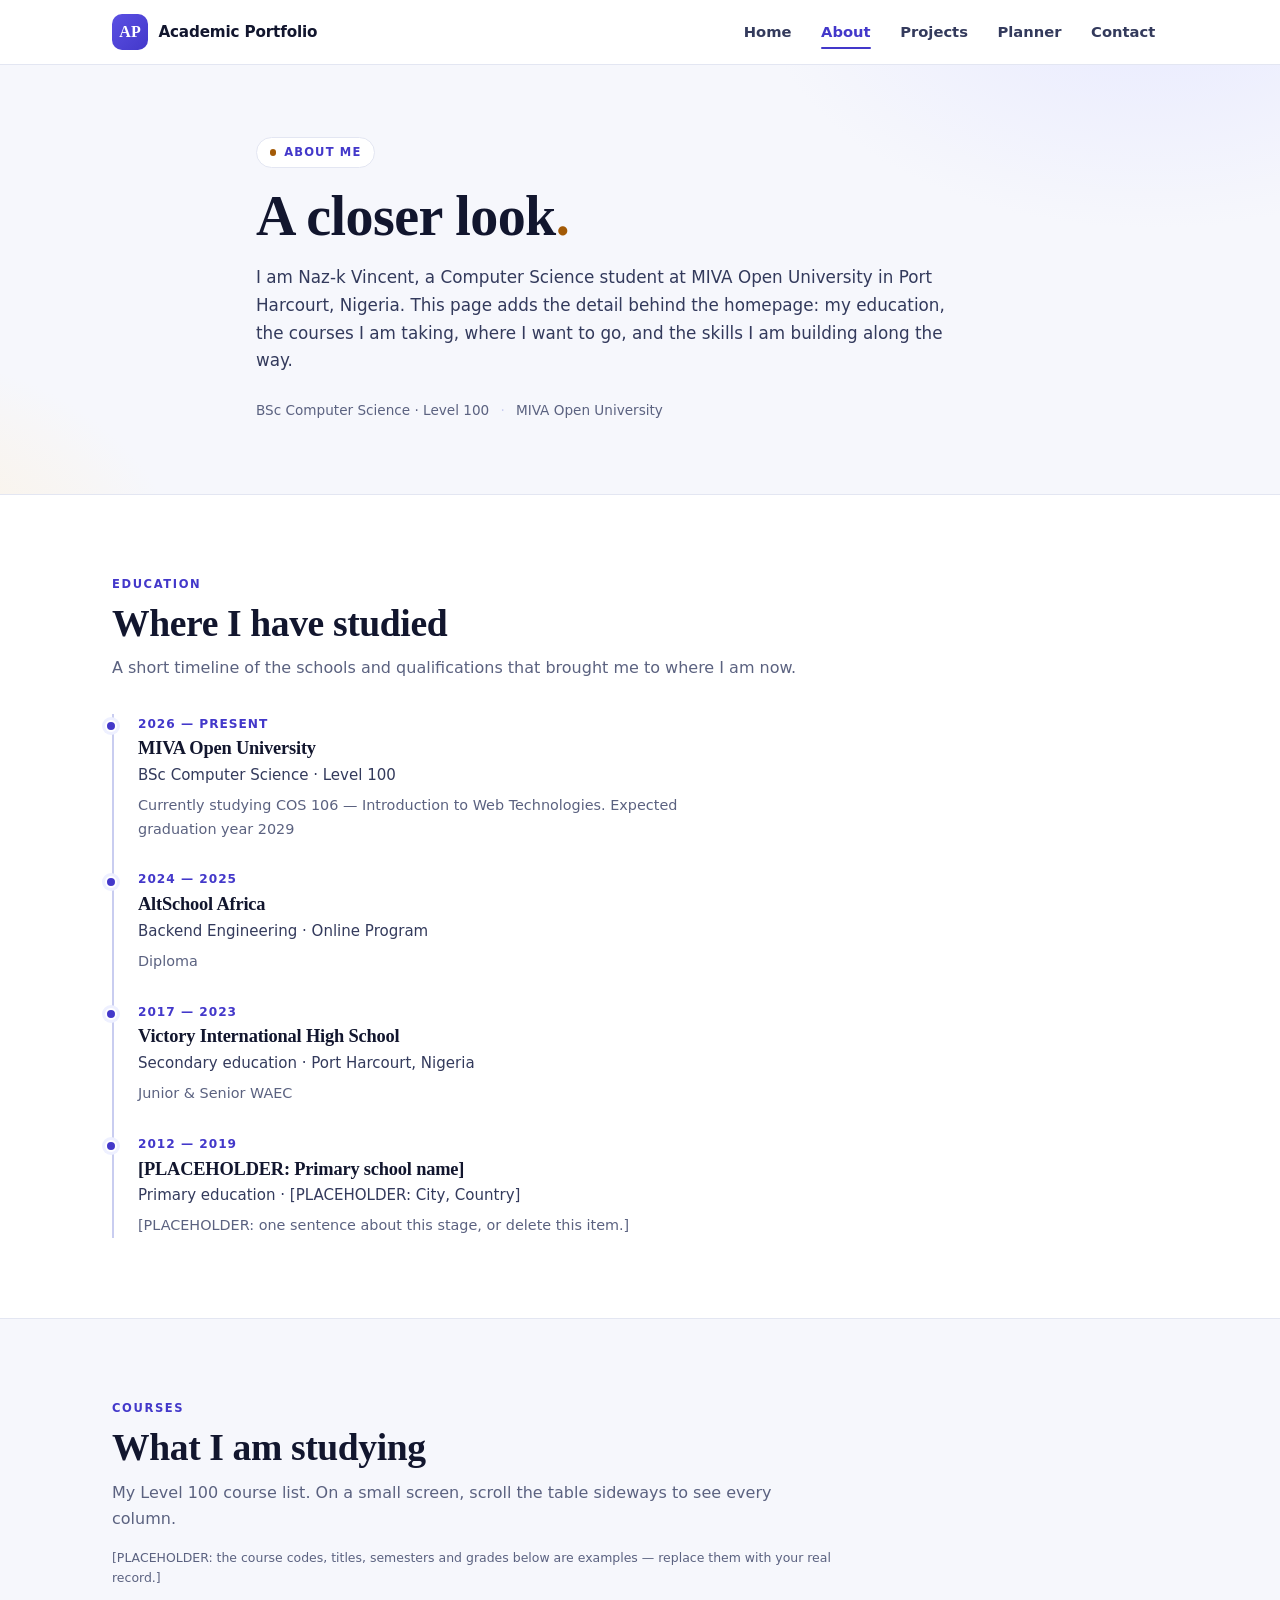
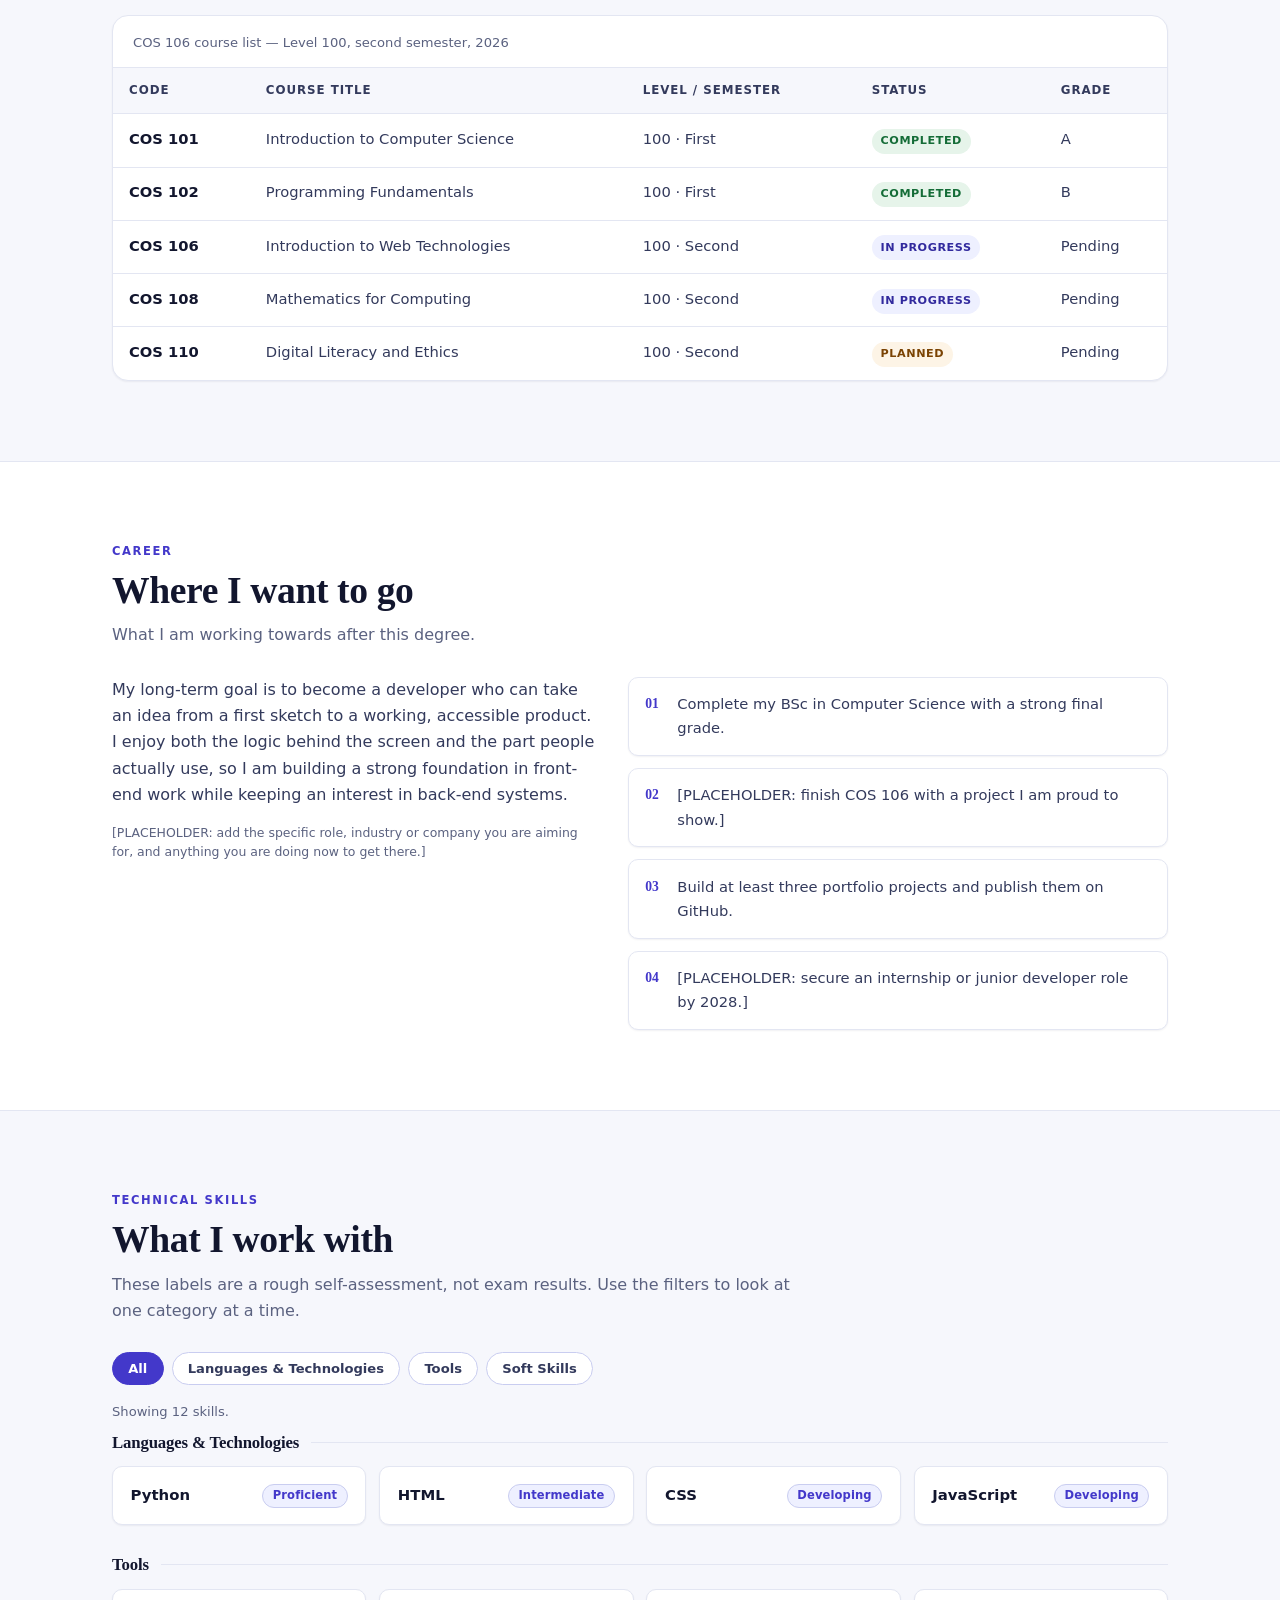
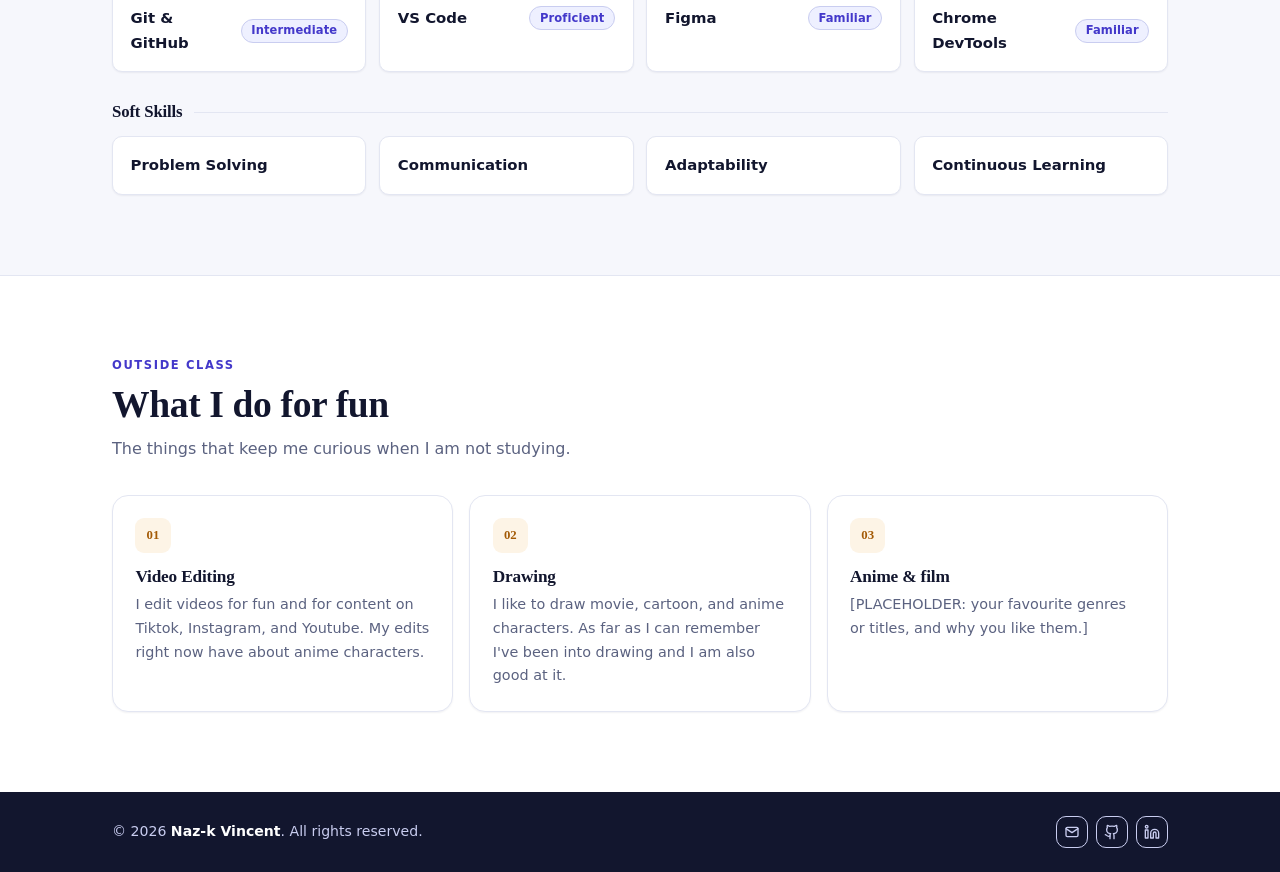
==== commit be6fcfe4: "Stage 4: Contact page with validated form and footer icon links - 14/11/2026" ====
--- a/about.html
+++ b/about.html
@@ -303,10 +303,9 @@
         <div class="hobby-grid">
           <article class="hobby-card">
             <span class="hobby-mark" aria-hidden="true">01</span>
-            <h3 class="hobby-title">Swimming</h3>
+            <h3 class="hobby-title">Video Editing</h3>
             <p class="hobby-text">
-              What I like about swimmng is how the body moves in the water, and then the view below water
-              is something I find lovely.
+              I edit videos for fun and for content on Tiktok, Instagram, and Youtube. My edits right now have about anime characters.
             </p>
           </article>
 
@@ -334,7 +333,41 @@
   <footer class="site-footer">
     <div class="container footer-inner">
       <p class="footer-copy">© 2026 <strong>Naz-k Vincent</strong>. All rights reserved.</p>
-      <p class="footer-meta">COS 106 · Introduction to Web Technologies</p>
+      <ul class="footer-social">
+        <li>
+          <a class="social-link" href="mailto:nazkvin@gmail.com" aria-label="Email Naz-k Vincent">
+            <svg viewBox="0 0 24 24" width="16" height="16" fill="none" stroke="currentColor"
+                 stroke-width="2" stroke-linecap="round" stroke-linejoin="round"
+                 aria-hidden="true" focusable="false">
+              <rect x="3" y="5" width="18" height="14" rx="2"></rect>
+              <path d="m3 7 9 6 9-6"></path>
+            </svg>
+          </a>
+        </li>
+        <li>
+          <a class="social-link" href="https://github.com/nazzyvin" aria-label="Naz-k Vincent on GitHub"
+             target="_blank" rel="noopener noreferrer">
+            <svg viewBox="0 0 24 24" width="16" height="16" fill="none" stroke="currentColor"
+                 stroke-width="2" stroke-linecap="round" stroke-linejoin="round"
+                 aria-hidden="true" focusable="false">
+              <path d="M15 22v-4a4.8 4.8 0 0 0-1-3.5c3 0 6-2 6-5.5.08-1.25-.27-2.48-1-3.5.28-1.15.28-2.35 0-3.5 0 0-1 0-3 1.5-2.64-.5-5.36-.5-8 0C6 2 5 2 5 2c-.3 1.15-.3 2.35 0 3.5A5.403 5.403 0 0 0 4 9c0 3.5 3 5.5 6 5.5-.39.49-.68 1.05-.85 1.65-.17.6-.22 1.23-.15 1.85v4"></path>
+              <path d="M9 18c-4.51 2-5-2-7-2"></path>
+            </svg>
+          </a>
+        </li>
+        <li>
+          <a class="social-link" href="https://www.linkedin.com/in/nazkvincent89" aria-label="Naz-k Vincent on LinkedIn"
+             target="_blank" rel="noopener noreferrer">
+            <svg viewBox="0 0 24 24" width="16" height="16" fill="none" stroke="currentColor"
+                 stroke-width="2" stroke-linecap="round" stroke-linejoin="round"
+                 aria-hidden="true" focusable="false">
+              <path d="M16 8a6 6 0 0 1 6 6v7h-4v-7a2 2 0 0 0-2-2 2 2 0 0 0-2 2v7h-4v-7a6 6 0 0 1 6-6z"></path>
+              <rect width="4" height="12" x="2" y="9"></rect>
+              <circle cx="4" cy="4" r="2"></circle>
+            </svg>
+          </a>
+        </li>
+      </ul>
     </div>
   </footer>
 
--- a/css/style.css
+++ b/css/style.css
@@ -17,7 +17,8 @@
      9. Placeholder pages
     10. About page
     11. Projects page
-    12. Keyframes and reduced motion
+    12. Contact page
+    13. Keyframes and reduced motion
    ========================================================================== */
 
 /* 1. Design tokens --------------------------------------------------------
@@ -729,7 +730,7 @@
 
 /* 8. Footer -------------------------------------------------------------- */
 .site-footer {
-  padding-block: 2.25rem;
+  padding-block: 1.5rem;
   background: var(--ink);
   color: #c9cdf0;
 }
@@ -751,10 +752,48 @@
   font-weight: 600;
 }
 
-.footer-meta {
-  color: #a9b0d0;
-  font-size: 0.8rem;
-  letter-spacing: 0.02em;
+/* Icon links. The row is a normal flex row, so the three tiles always sit
+   side by side no matter how wide the footer gets. */
+.footer-social {
+  display: flex;
+  gap: 0.5rem;
+  margin: 0;
+  padding: 0;
+  list-style: none;
+}
+
+/* Each tile uses the form field's border recipe: 1px solid --line-strong
+   with the same 10px radius. --line-strong is a pale blue that reads on the
+   dark footer without turning into a bright white block.
+   2rem (32px) keeps the target comfortably above the 24px WCAG minimum. */
+.social-link {
+  display: grid;
+  place-items: center;
+  width: 2rem;
+  height: 2rem;
+  border: 1px solid var(--line-strong);
+  border-radius: var(--radius-sm);
+  color: var(--line-strong);
+  transition: color 0.2s ease, border-color 0.2s ease,
+    background-color 0.2s ease, box-shadow 0.2s ease;
+}
+
+/* Mirrors .field-input:focus — border goes bright and a 4px soft ring is
+   drawn with box-shadow. --accent-soft would glow far too hard on the dark
+   background, so the ring is the same pale blue at low alpha instead. */
+.social-link:hover,
+.social-link:focus-visible {
+  border-color: #ffffff;
+  background: rgba(255, 255, 255, 0.08);
+  box-shadow: 0 0 0 4px rgba(201, 205, 240, 0.22);
+  color: #ffffff;
+}
+
+/* The shared :focus-visible outline is --accent, and #4338ca on the footer's
+   #12162e is only 2.3:1 — too close in lightness to see. Recolouring the
+   outline keeps the same 2px geometry while reaching 17.8:1. */
+.social-link:focus-visible {
+  outline-color: #ffffff;
 }
 
 /* 9. Placeholder pages --------------------------------------------------- */
@@ -1556,7 +1595,261 @@
   }
 }
 
-/* 12. Keyframes ----------------------------------------------------------- */
+/* 12. Contact page -------------------------------------------------------- */
+/* The intro band and section wrapper mirror the About and Projects pages, so
+   every detail page shares one rhythm without borrowing another page's class
+   names. */
+.contact-hero {
+  position: relative;
+  isolation: isolate;
+  overflow: hidden;
+  padding-block: clamp(2.5rem, 7vw, 4.5rem);
+  background: var(--bg-soft);
+  border-bottom: 1px solid var(--line);
+}
+
+.contact-hero::before {
+  content: "";
+  position: absolute;
+  inset: 0;
+  z-index: -1;
+  background: radial-gradient(38rem 24rem at 90% -20%, #e7e9ff 0%, transparent 65%),
+    radial-gradient(30rem 22rem at -10% 120%, #fdf1dc 0%, transparent 65%);
+}
+
+.contact-hero-inner {
+  max-width: 52rem;
+}
+
+.contact-hero .page-title {
+  margin-top: 1rem;
+  font-size: clamp(2.4rem, 6vw, 3.5rem);
+}
+
+.contact-hero-lead {
+  max-width: 46rem;
+  margin-top: 1rem;
+  color: var(--ink-2);
+  font-size: 1.05rem;
+}
+
+.contact-section {
+  padding-block: var(--section-gap);
+  animation: rise-in 0.65s cubic-bezier(0.2, 0.7, 0.3, 1) both;
+}
+
+.contact-section-head {
+  max-width: 46rem;
+}
+
+.contact-section .section-lead {
+  margin-top: 0.65rem;
+}
+
+/* Details on the left, form on the right. One column until the screen is
+   wide enough for both to stay readable side by side. */
+.contact-layout {
+  display: grid;
+  align-items: start;
+  gap: 1.5rem;
+  margin-top: clamp(1.75rem, 4vw, 2.5rem);
+}
+
+/* Contact details list --------------------------------------------------- */
+.contact-list {
+  display: grid;
+  gap: 1.15rem;
+  margin: 1.25rem 0 0;
+  padding: 0;
+  list-style: none;
+}
+
+/* The label and value rules below carry the extra .contact-details class so
+   they out-specify the generic .panel p rule, which would otherwise grey
+   them out.
+
+   One item = tile + a two-line text block, so the value lines up under the
+   label instead of under the tile. minmax(0, 1fr) stops a long email address
+   from stretching the column past the panel. */
+.contact-item {
+  display: grid;
+  grid-template-columns: auto minmax(0, 1fr);
+  gap: 0.85rem;
+  align-items: center;
+}
+
+.contact-details .contact-label {
+  color: var(--accent);
+  font-size: 0.72rem;
+  font-weight: 700;
+  letter-spacing: 0.12em;
+  text-transform: uppercase;
+}
+
+/* The bordered tile, built the same way as .brand-mark in the header: a
+   rounded square that centres whatever is inside it. */
+.contact-icon {
+  display: grid;
+  place-items: center;
+  width: 2.25rem;
+  height: 2.25rem;
+  border: 1px solid #dfe2fb;
+  border-radius: var(--radius-sm);
+  background: var(--accent-soft);
+  color: var(--accent);
+}
+
+.contact-details .contact-value {
+  margin-top: 0.1rem;
+  color: var(--ink-2);
+  font-size: 0.95rem;
+  /* Long email addresses or URLs may need to break instead of overflowing. */
+  overflow-wrap: anywhere;
+}
+
+/* The form --------------------------------------------------------------- */
+.contact-form {
+  display: grid;
+  gap: 1.05rem;
+  margin-top: 1.35rem;
+}
+
+.field {
+  display: grid;
+  gap: 0.35rem;
+}
+
+.field-label {
+  color: var(--ink);
+  font-size: 0.85rem;
+  font-weight: 600;
+}
+
+.field-input {
+  width: 100%;
+  padding: 0.7rem 0.85rem;
+  border: 1px solid var(--line-strong);
+  border-radius: var(--radius-sm);
+  background: #ffffff;
+  color: var(--ink);
+  /* form controls do not inherit the page font by default */
+  font-family: inherit;
+  font-size: 0.95rem;
+  line-height: 1.5;
+  transition: border-color 0.2s ease, background-color 0.2s ease,
+    box-shadow 0.2s ease;
+}
+
+/* The soft ring is drawn with box-shadow so the border can stay thin; the
+   shared :focus-visible outline still draws on top for keyboard users. */
+.field-input:focus {
+  border-color: var(--accent);
+  box-shadow: 0 0 0 4px var(--accent-soft);
+}
+
+.field-input::placeholder {
+  color: var(--muted);
+}
+
+.field-textarea {
+  min-height: 8.5rem;
+  resize: vertical;
+}
+
+.field-hint {
+  color: var(--muted);
+  font-size: 0.8rem;
+}
+
+/* Error styling is driven by aria-invalid — the same attribute a screen
+   reader uses — so the red border can never disagree with the spoken state.
+   The message text itself is a second cue, so colour is never the only one. */
+.field-input[aria-invalid="true"] {
+  border-color: #b3261e;
+  background: #fef6f5;
+}
+
+.field-error {
+  color: #8c1d18; /* 8.4:1 on white */
+  font-size: 0.82rem;
+  font-weight: 600;
+}
+
+.field-error:empty {
+  display: none;
+}
+
+/* The animation starts when the element stops being empty, so it plays
+   exactly when there is new text to read — not on every page load. */
+.field-error:not(:empty) {
+  animation: field-in 0.22s ease both;
+}
+
+.form-actions {
+  display: flex;
+  flex-wrap: wrap;
+  align-items: center;
+  gap: 0.75rem;
+  margin-top: 0.25rem;
+}
+
+/* The overall result. Base rule is neutral; the success/error classes add
+   the colour and the animation. */
+.form-status {
+  padding: 0.85rem 1rem;
+  border-radius: var(--radius-sm);
+  font-size: 0.9rem;
+}
+
+.form-status:empty {
+  display: none;
+}
+
+.form-status.is-error {
+  border-left: 4px solid #b3261e;
+  background: #fef6f5;
+  color: #7a1a15;
+  animation: status-in 0.3s ease both;
+}
+
+.form-status.is-success {
+  border-left: 4px solid #1f7a3d;
+  background: #f0fbf3;
+  color: #155e30;
+  animation: status-in 0.3s ease both;
+}
+
+/* Kept next to their only users rather than in the shared keyframes list. */
+@keyframes field-in {
+  from {
+    opacity: 0;
+    transform: translateY(-3px);
+  }
+  to {
+    opacity: 1;
+    transform: translateY(0);
+  }
+}
+
+@keyframes status-in {
+  from {
+    opacity: 0;
+    transform: translateY(-4px);
+  }
+  to {
+    opacity: 1;
+    transform: translateY(0);
+  }
+}
+
+@media (min-width: 900px) {
+  .contact-layout {
+    grid-template-columns: minmax(0, 0.85fr) minmax(0, 1.15fr);
+    gap: 2rem;
+  }
+}
+
+/* 13. Keyframes ----------------------------------------------------------- */
 @keyframes rise-in {
   from {
     opacity: 0;
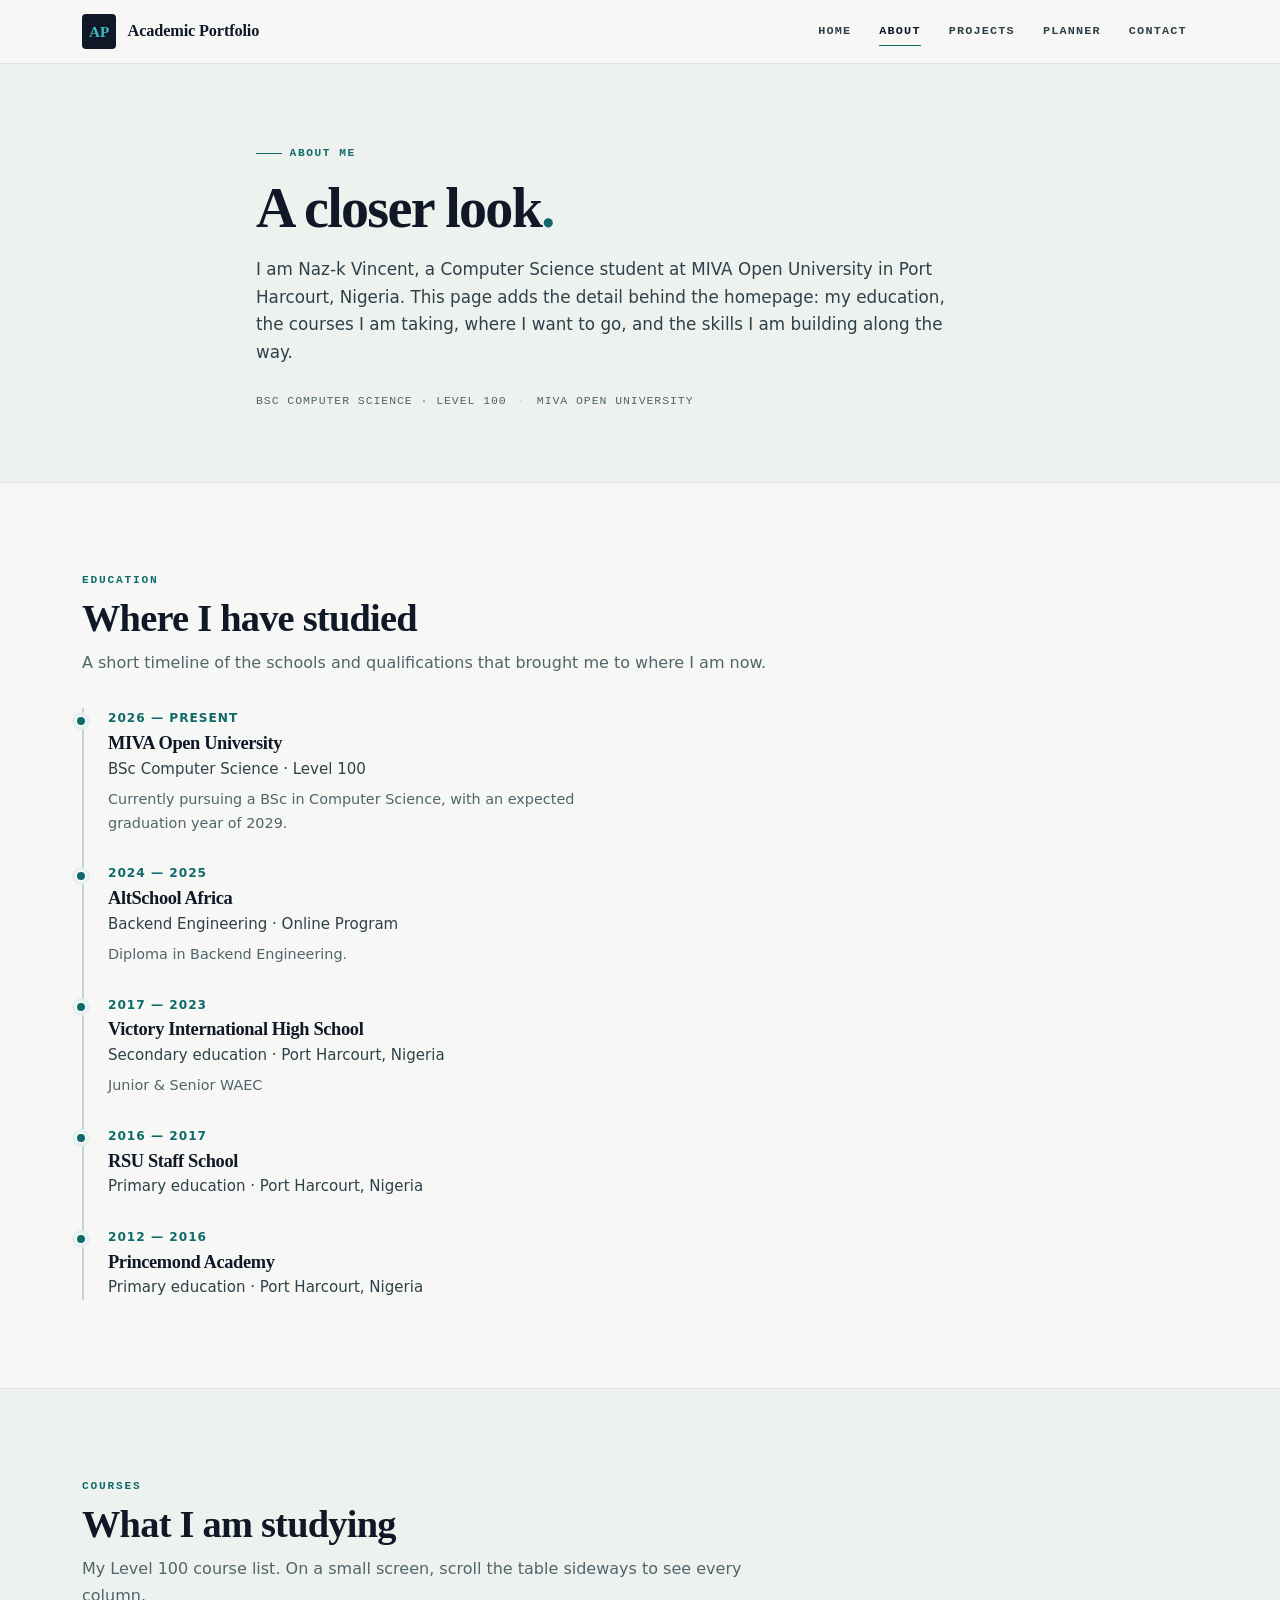
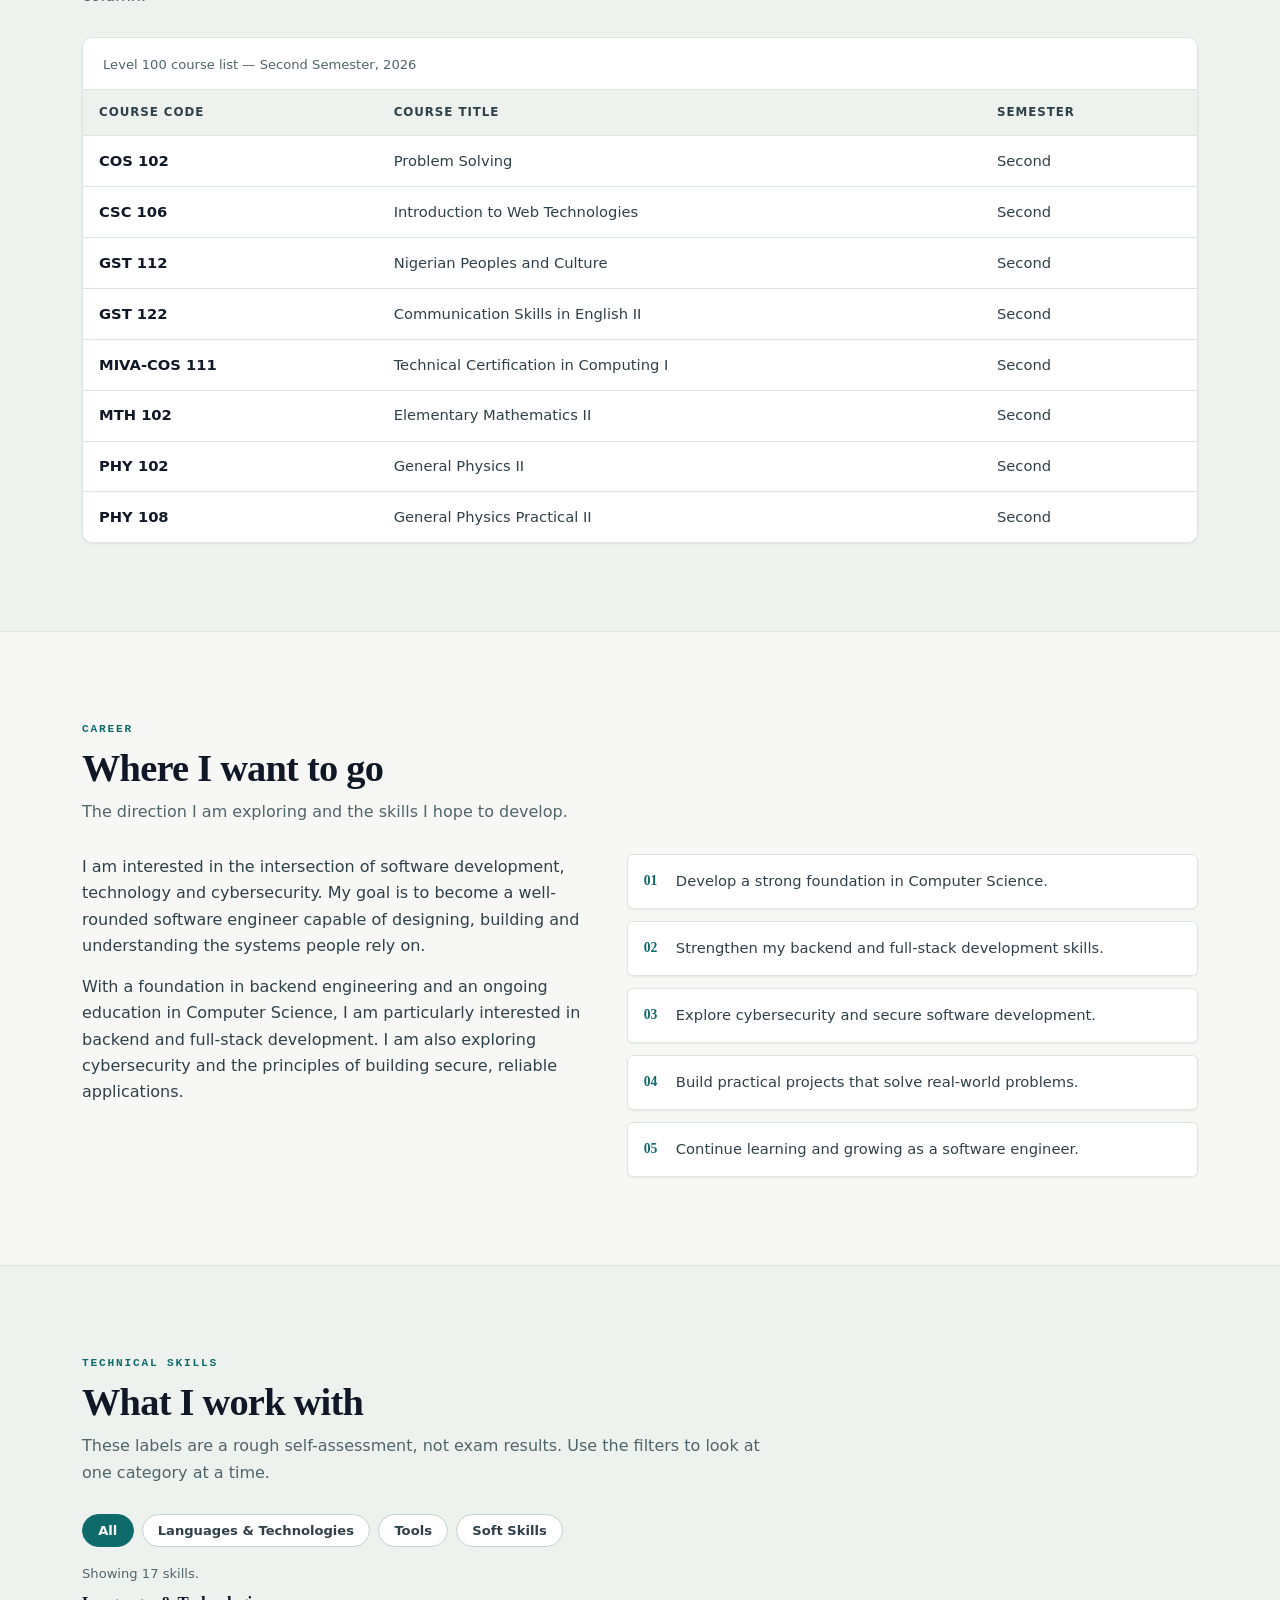
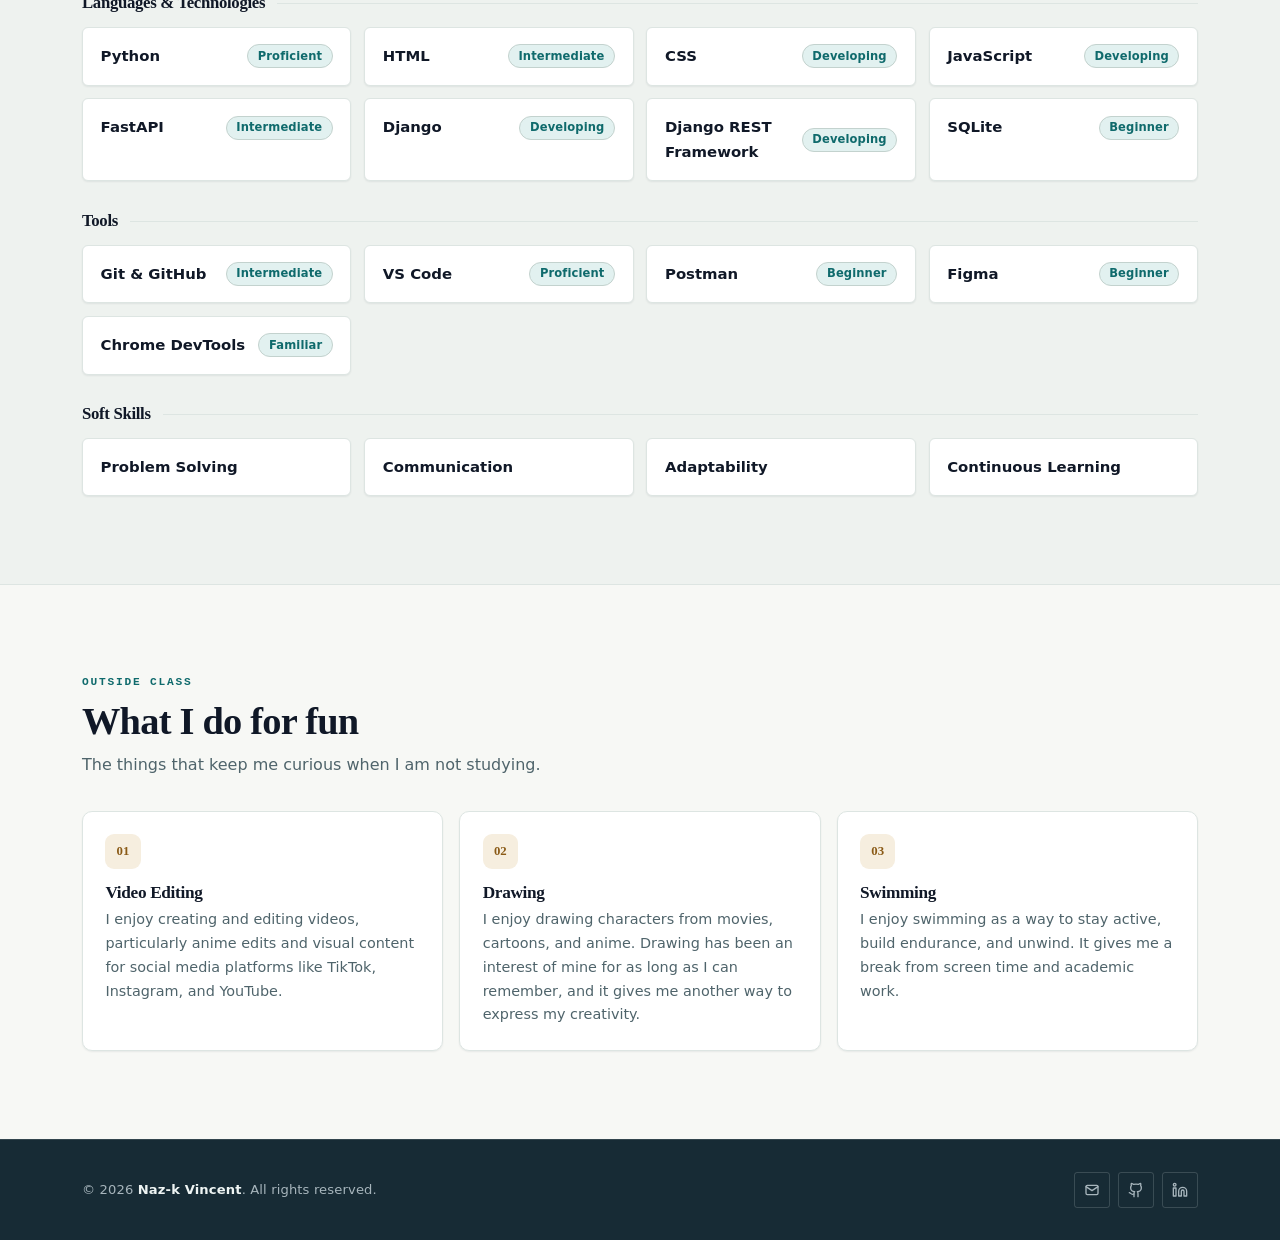
==== commit bfb362c8: "Updated portfolio content and personal information, added new project images, refined skills and pro" ====
--- a/about.html
+++ b/about.html
@@ -3,8 +3,8 @@
 <head>
   <meta charset="utf-8">
   <meta name="viewport" content="width=device-width, initial-scale=1">
-  <title>About | Naz-k Vincent — Student Portfolio</title>
-  <meta name="description" content="About Naz-k Vincent, a Computer Science student at MIVA Open University: education, COS 106 courses, career goals, technical skills and hobbies.">
+  <title>About | Naz-k Vincent - Student Portfolio</title>
+  <meta name="description" content="About Naz-k Vincent, a Cybersecurity student at MIVA Open University: education, courses, career goals, technical skills and hobbies.">
   <meta name="author" content="Naz-k Vincent">
   <meta name="theme-color" content="#ffffff">
   <link rel="icon" href="images/favicon.svg" type="image/svg+xml">
@@ -87,8 +87,8 @@
             <h3 class="timeline-title">MIVA Open University</h3>
             <p class="timeline-place">BSc Computer Science · Level 100</p>
             <p class="timeline-note">
-              Currently studying COS 106 — Introduction to Web Technologies.
-              Expected graduation year 2029
+              Currently pursuing a BSc in Computer Science, with an expected
+              graduation year of 2029.
             </p>
           </li>
 
@@ -99,7 +99,7 @@
             <h3 class="timeline-title">AltSchool Africa</h3>
             <p class="timeline-place">Backend Engineering · Online Program</p>
             <p class="timeline-note">
-              Diploma
+              Diploma in Backend Engineering.
             </p>
           </li>
 
@@ -116,13 +116,18 @@
 
           <li class="timeline-item">
             <p class="timeline-date">
-              <time datetime="2012">2012</time> — <time datetime="2019">2019</time>
-            </p>
-            <h3 class="timeline-title">[PLACEHOLDER: Primary school name]</h3>
-            <p class="timeline-place">Primary education · [PLACEHOLDER: City, Country]</p>
-            <p class="timeline-note">
-              [PLACEHOLDER: one sentence about this stage, or delete this item.]
-            </p>
+              <time datetime="2016">2016</time> — <time datetime="2017">2017</time>
+            </p>
+            <h3 class="timeline-title">RSU Staff School</h3>
+            <p class="timeline-place">Primary education · Port Harcourt, Nigeria</p>
+          </li>
+
+          <li class="timeline-item">
+            <p class="timeline-date">
+              <time datetime="2012">2012</time> — <time datetime="2016">2016</time>
+            </p>
+            <h3 class="timeline-title">Princemond Academy</h3>
+            <p class="timeline-place">Primary education · Port Harcourt, Nigeria</p>
           </li>
         </ol>
       </div>
@@ -138,59 +143,62 @@
             My Level 100 course list. On a small screen, scroll the table
             sideways to see every column.
           </p>
-          <p class="note">
-            [PLACEHOLDER: the course codes, titles, semesters and grades below
-            are examples — replace them with your real record.]
-          </p>
-        </div>
-
-        <div class="table-scroll" role="region" aria-label="Course list — scroll horizontally for all columns" tabindex="0">
+        </div>
+        
+        <div class="table-scroll" role="region"
+            aria-label="Second semester course list — scroll horizontally for all columns"
+            tabindex="0">
           <table class="courses-table">
-            <caption>COS 106 course list — Level 100, second semester, 2026</caption>
+            <caption>
+              Level 100 course list — Second Semester, 2026
+            </caption>
             <thead>
               <tr>
-                <th scope="col">Code</th>
+                <th scope="col">Course code</th>
                 <th scope="col">Course title</th>
-                <th scope="col">Level / semester</th>
-                <th scope="col">Status</th>
-                <th scope="col">Grade</th>
+                <th scope="col">Semester</th>
               </tr>
             </thead>
             <tbody>
               <tr>
-                <th scope="row">COS 101</th>
-                <td>Introduction to Computer Science</td>
-                <td>100 · First</td>
-                <td><span class="status status-done">Completed</span></td>
-                <td>A</td>
-              </tr>
-              <tr>
                 <th scope="row">COS 102</th>
-                <td>Programming Fundamentals</td>
-                <td>100 · First</td>
-                <td><span class="status status-done">Completed</span></td>
-                <td>B</td>
-              </tr>
-              <tr>
-                <th scope="row">COS 106</th>
+                <td>Problem Solving</td>
+                <td>Second</td>
+              </tr>
+              <tr>
+                <th scope="row">CSC 106</th>
                 <td>Introduction to Web Technologies</td>
-                <td>100 · Second</td>
-                <td><span class="status status-active">In progress</span></td>
-                <td>Pending</td>
-              </tr>
-              <tr>
-                <th scope="row">COS 108</th>
-                <td>Mathematics for Computing</td>
-                <td>100 · Second</td>
-                <td><span class="status status-active">In progress</span></td>
-                <td>Pending</td>
-              </tr>
-              <tr>
-                <th scope="row">COS 110</th>
-                <td>Digital Literacy and Ethics</td>
-                <td>100 · Second</td>
-                <td><span class="status status-next">Planned</span></td>
-                <td>Pending</td>
+                <td>Second</td>
+              </tr>
+              <tr>
+                <th scope="row">GST 112</th>
+                <td>Nigerian Peoples and Culture</td>
+                <td>Second</td>
+              </tr>
+              <tr>
+                <th scope="row">GST 122</th>
+                <td>Communication Skills in English II</td>
+                <td>Second</td>
+              </tr>
+              <tr>
+                <th scope="row">MIVA-COS 111</th>
+                <td>Technical Certification in Computing I</td>
+                <td>Second</td>
+              </tr>
+              <tr>
+                <th scope="row">MTH 102</th>
+                <td>Elementary Mathematics II</td>
+                <td>Second</td>
+              </tr>
+              <tr>
+                <th scope="row">PHY 102</th>
+                <td>General Physics II</td>
+                <td>Second</td>
+              </tr>
+              <tr>
+                <th scope="row">PHY 108</th>
+                <td>General Physics Practical II</td>
+                <td>Second</td>
               </tr>
             </tbody>
           </table>
@@ -205,30 +213,32 @@
           <p class="section-label">Career</p>
           <h2 class="section-title" id="goals-title">Where I want to go</h2>
           <p class="section-lead">
-            What I am working towards after this degree.
+            The direction I am exploring and the skills I hope to develop.
           </p>
         </div>
 
         <div class="about-split">
           <div class="about-copy">
             <p>
-              My long-term goal is to become a developer who can take an idea
-              from a first sketch to a working, accessible product. I enjoy
-              both the logic behind the screen and the part people actually
-              use, so I am building a strong foundation in front-end work
-              while keeping an interest in back-end systems.
-            </p>
-            <p class="note">
-              [PLACEHOLDER: add the specific role, industry or company you are
-              aiming for, and anything you are doing now to get there.]
+              I am interested in the intersection of software development,
+              technology and cybersecurity. My goal is to become a well-rounded
+              software engineer capable of designing, building and understanding
+              the systems people rely on.
+            </p>
+            <p>
+              With a foundation in backend engineering and an ongoing education
+              in Computer Science, I am particularly interested in backend and
+              full-stack development. I am also exploring cybersecurity and
+              the principles of building secure, reliable applications.
             </p>
           </div>
 
           <ol class="goal-list">
-            <li>Complete my BSc in Computer Science with a strong final grade.</li>
-            <li>[PLACEHOLDER: finish COS 106 with a project I am proud to show.]</li>
-            <li>Build at least three portfolio projects and publish them on GitHub.</li>
-            <li>[PLACEHOLDER: secure an internship or junior developer role by 2028.]</li>
+            <li>Develop a strong foundation in Computer Science.</li>
+            <li>Strengthen my backend and full-stack development skills.</li>
+            <li>Explore cybersecurity and secure software development.</li>
+            <li>Build practical projects that solve real-world problems.</li>
+            <li>Continue learning and growing as a software engineer.</li>
           </ol>
         </div>
       </div>
@@ -258,31 +268,119 @@
 
         <!-- Shown only when JavaScript is off. Keep in sync with about.js. -->
         <noscript>
-          <div class="skills-fallback">
-            <p class="note">JavaScript is turned off, so here is the same list in plain text.</p>
-
-            <h3>Languages &amp; Technologies</h3>
-            <ul>
-              <li><span>Python</span> <span class="level">Proficient</span></li>
-              <li><span>HTML</span> <span class="level">Intermediate</span></li>
-              <li><span>CSS</span> <span class="level">Developing</span></li>
-              <li><span>JavaScript</span> <span class="level">Developing</span></li>
+          <div class="skill-group">
+            <h3 class="skill-group-title">Languages & Technologies</h3>
+            <ul class="skills-grid">
+              <li class="skill-card">
+                <div class="skill-head">
+                  <span class="skill-name">Python</span>
+                  <span class="skill-badge">Proficient</span>
+                </div>
+              </li>
+              <li class="skill-card">
+                <div class="skill-head">
+                  <span class="skill-name">HTML</span>
+                  <span class="skill-badge">Intermediate</span>
+                </div>
+              </li>
+              <li class="skill-card">
+                <div class="skill-head">
+                  <span class="skill-name">CSS</span>
+                  <span class="skill-badge">Developing</span>
+                </div>
+              </li>
+              <li class="skill-card">
+                <div class="skill-head">
+                  <span class="skill-name">JavaScript</span>
+                  <span class="skill-badge">Developing</span>
+                </div>
+              </li>
+              <li class="skill-card">
+                <div class="skill-head">
+                  <span class="skill-name">FastAPI</span>
+                  <span class="skill-badge">Intermediate</span>
+                </div>
+              </li>
+              <li class="skill-card">
+                <div class="skill-head">
+                  <span class="skill-name">Django</span>
+                  <span class="skill-badge">Developing</span>
+                </div>
+              </li>
+              <li class="skill-card">
+                <div class="skill-head">
+                  <span class="skill-name">Django REST Framework</span>
+                  <span class="skill-badge">Developing</span>
+                </div>
+              </li>
+              <li class="skill-card">
+                <div class="skill-head">
+                  <span class="skill-name">SQLite</span>
+                  <span class="skill-badge">Beginner</span>
+                </div>
+              </li>
             </ul>
-
-            <h3>Tools</h3>
-            <ul>
-              <li><span>Git &amp; GitHub</span> <span class="level">Intermediate</span></li>
-              <li><span>VS Code</span> <span class="level">Proficient</span></li>
-              <li><span>Figma</span> <span class="level">Familiar</span></li>
-              <li><span>Chrome DevTools</span> <span class="level">Familiar</span></li>
+          </div>
+
+          <div class="skill-group">
+            <h3 class="skill-group-title">Tools</h3>
+            <ul class="skills-grid">
+              <li class="skill-card">
+                <div class="skill-head">
+                  <span class="skill-name">Git &amp; GitHub</span>
+                  <span class="skill-badge">Intermediate</span>
+                </div>
+              </li>
+              <li class="skill-card">
+                <div class="skill-head">
+                  <span class="skill-name">VS Code</span>
+                  <span class="skill-badge">Proficient</span>
+                </div>
+              </li>
+              <li class="skill-card">
+                <div class="skill-head">
+                  <span class="skill-name">Postman</span>
+                  <span class="skill-badge">Beginner</span>
+                </div>
+              </li>
+              <li class="skill-card">
+                <div class="skill-head">
+                  <span class="skill-name">Figma</span>
+                  <span class="skill-badge">Beginner</span>
+                </div>
+              </li>
+              <li class="skill-card">
+                <div class="skill-head">
+                  <span class="skill-name">Chrome DevTools</span>
+                  <span class="skill-badge">Familiar</span>
+                </div>
+              </li>
             </ul>
-
-            <h3>Soft Skills</h3>
-            <ul>
-              <li>Problem Solving</li>
-              <li>Communication</li>
-              <li>Adaptability</li>
-              <li>Continuous Learning</li>
+          </div>
+
+          <div class="skill-group">
+            <h3 class="skill-group-title">Soft Skills</h3>
+            <ul class="skills-grid">
+              <li class="skill-card">
+                <div class="skill-head">
+                  <span class="skill-name">Problem Solving</span>
+                </div>
+              </li>
+              <li class="skill-card">
+                <div class="skill-head">
+                  <span class="skill-name">Communication</span>
+                </div>
+              </li>
+              <li class="skill-card">
+                <div class="skill-head">
+                  <span class="skill-name">Adaptability</span>
+                </div>
+              </li>
+              <li class="skill-card">
+                <div class="skill-head">
+                  <span class="skill-name">Continuous Learning</span>
+                </div>
+              </li>
             </ul>
           </div>
         </noscript>
@@ -305,7 +403,9 @@
             <span class="hobby-mark" aria-hidden="true">01</span>
             <h3 class="hobby-title">Video Editing</h3>
             <p class="hobby-text">
-              I edit videos for fun and for content on Tiktok, Instagram, and Youtube. My edits right now have about anime characters.
+              I enjoy creating and editing videos, particularly anime edits and
+              visual content for social media platforms like TikTok, Instagram,
+              and YouTube.
             </p>
           </article>
 
@@ -313,16 +413,18 @@
             <span class="hobby-mark" aria-hidden="true">02</span>
             <h3 class="hobby-title">Drawing</h3>
             <p class="hobby-text">
-              I like to draw movie, cartoon, and anime characters. As far as I can remember I've been into drawing 
-              and I am also good at it.
+              I enjoy drawing characters from movies, cartoons, and anime.
+              Drawing has been an interest of mine for as long as I can remember,
+              and it gives me another way to express my creativity.
             </p>
           </article>
 
           <article class="hobby-card">
             <span class="hobby-mark" aria-hidden="true">03</span>
-            <h3 class="hobby-title">Anime &amp; film</h3>
+            <h3 class="hobby-title">Swimming</h3>
             <p class="hobby-text">
-              [PLACEHOLDER: your favourite genres or titles, and why you like them.]
+              I enjoy swimming as a way to stay active, build endurance, and
+              unwind. It gives me a break from screen time and academic work.
             </p>
           </article>
         </div>
--- a/css/style.css
+++ b/css/style.css
@@ -11,53 +11,77 @@
      3. Layout helpers
      4. Header and navigation
      5. Buttons
-     6. Hero
-     7. Sections, cards and panels
-     8. Footer
-     9. Placeholder pages
-    10. About page
-    11. Projects page
-    12. Contact page
-    13. Keyframes and reduced motion
+     6. Homepage: hero
+     7. Homepage: about preview
+     8. Homepage: explore
+     9. Shared sections, panels and lists
+    10. Footer
+    11. Page intros (About, Projects, Contact, Planner)
+    12. About page
+    13. Projects page
+    14. Contact page
+    15. Keyframes and reduced motion
    ========================================================================== */
 
 /* 1. Design tokens --------------------------------------------------------
    Every colour/spacing value lives here once. Change a value here and it
-   updates across every page, because all pages share this one file. */
+   updates across every page, because all pages share this one file.
+
+   The palette is midnight and teal on warm ivory. Bright teal (--teal) is
+   only legible on dark surfaces, so it is kept apart from --accent: a deeper
+   teal used for text, links and controls on light backgrounds. */
 :root {
-  /* Text colours */
-  --ink: #12162e;            /* headings, main text */
-  --ink-2: #333a5c;          /* nav links, secondary text */
-  --muted: #5b6280;          /* captions, descriptions */
+  /* Core palette */
+  --midnight: #101827;
+  --deep-teal: #172b35;
+  --teal: #38bfc0;           /* bright accent: midnight only (8.1:1) */
+  --teal-muted: #759a9b;
+  --mist: #d8e4e4;
+  --ivory: #f7f8f5;
+
+  /* Text on light surfaces */
+  --ink: #101827;            /* 15.9:1 on ivory */
+  --ink-2: #2e4049;          /* 10.9:1 on ivory */
+  --muted: #4f646b;          /* 6.1:1 on ivory */
+
+  /* Text on dark surfaces */
+  --on-dark: #eef4f3;
+  --on-dark-soft: #a7b5bc;   /* 7.0:1 on deep teal */
 
   /* Surfaces and borders */
-  --bg: #ffffff;
-  --bg-soft: #f6f7fc;
-  --line: #e3e6f2;
-  --line-strong: #c9cdf0;
+  --bg: var(--ivory);
+  --bg-soft: #eef2ef;
+  --surface: #ffffff;
+  --line: #dde5e2;
+  --line-strong: #c3d2ce;
+  /* Borders of interactive controls need 3:1 against the surface, which the
+     decorative hairlines above deliberately do not reach. */
+  --line-control: #7a8f8b;
+  --line-dark: rgba(216, 228, 228, 0.18);
 
   /* Brand colours */
-  --accent: #4338ca;         /* indigo: buttons, links, active nav */
-  --accent-strong: #322a9e;
-  --accent-soft: #eef0ff;
-  --gold: #a35a06;           /* small warm accent, readable on white */
-  --gold-soft: #fdf4e6;
+  --accent: #0f6a6c;         /* teal ink: links, labels, active nav (6.3:1) */
+  --accent-strong: #0a5254;
+  --accent-soft: #e2f1f0;
+  --gold: #8a5a16;           /* small warm accent, readable on white */
+  --gold-soft: #f6eedf;
 
   /* Type */
   --font-sans: "Segoe UI", system-ui, -apple-system, "Helvetica Neue", Arial, sans-serif;
   --font-display: "Iowan Old Style", "Palatino Linotype", Palatino, Georgia, "Times New Roman", serif;
-
-  /* Effects and shape */
-  --shadow-sm: 0 1px 2px rgba(18, 22, 46, 0.06);
-  --shadow-md: 0 18px 40px -24px rgba(18, 22, 46, 0.35);
-  --radius-sm: 10px;
-  --radius: 16px;
-  --radius-lg: 24px;
+  --font-mono: "Consolas", "SFMono-Regular", ui-monospace, "Cascadia Mono", "Courier New", monospace;
+
+  /* Effects and shape — square-ish corners, not pill-shaped cards */
+  --shadow-sm: 0 1px 2px rgba(16, 24, 39, 0.07);
+  --shadow-md: 0 22px 44px -28px rgba(16, 24, 39, 0.45);
+  --radius-sm: 6px;
+  --radius: 10px;
+  --radius-lg: 14px;
 
   /* Layout */
-  --max-width: 1120px;
+  --max-width: 1180px;
   --gutter: 1.25rem;
-  --section-gap: clamp(2.75rem, 7vw, 5rem);
+  --section-gap: clamp(3rem, 7vw, 5.5rem);
 
   color-scheme: light;
 }
@@ -100,8 +124,9 @@
   margin: 0;
   font-family: var(--font-display);
   font-weight: 700;
-  line-height: 1.15;
-  letter-spacing: -0.01em;
+  line-height: 1.1;
+  letter-spacing: -0.02em;
+  text-wrap: balance;
 }
 
 p {
@@ -153,6 +178,39 @@
   clip: rect(0 0 0 0);
   white-space: nowrap;
   border: 0;
+}
+
+/* The technical label: mono, small, widely spaced, upper case. Used for
+   metadata, kickers and captions instead of a second body font. */
+.mono-label {
+  font-family: var(--font-mono);
+  font-size: 0.7rem;
+  font-weight: 600;
+  letter-spacing: 0.14em;
+  line-height: 1.5;
+  text-transform: uppercase;
+  color: var(--muted);
+}
+
+/* A link that reads as part of the prose rather than as a button. */
+.text-link {
+  display: inline-flex;
+  align-items: center;
+  gap: 0.4rem;
+  margin-top: 1.5rem;
+  padding-bottom: 2px;
+  border-bottom: 1px solid var(--line-strong);
+  color: var(--accent);
+  font-size: 0.92rem;
+  font-weight: 600;
+  text-decoration: none;
+  transition: border-color 0.2s ease, color 0.2s ease;
+}
+
+.text-link:hover,
+.text-link:focus-visible {
+  border-color: var(--accent);
+  color: var(--accent-strong);
 }
 
 /* Keyboard users get this link as the very first thing on the page. */
@@ -180,7 +238,7 @@
   position: sticky;
   top: 0;
   z-index: 50;
-  background: rgba(255, 255, 255, 0.94);
+  background: rgba(247, 248, 245, 0.92);
   border-bottom: 1px solid var(--line);
   -webkit-backdrop-filter: blur(10px);
   backdrop-filter: blur(10px);
@@ -192,33 +250,41 @@
   align-items: center;
   justify-content: space-between;
   gap: 0.5rem 0.75rem;
-  padding-block: 0.75rem;
+  padding-block: 0.85rem;
 }
 
 .brand {
   display: inline-flex;
   align-items: center;
-  gap: 0.65rem;
+  gap: 0.7rem;
   color: var(--ink);
-  font-size: 0.95rem;
+  font-family: var(--font-display);
+  font-size: 1.02rem;
   font-weight: 700;
   letter-spacing: -0.01em;
   text-decoration: none;
   white-space: nowrap;
 }
 
+/* The monogram: a dark tile with a bright teal AP, the one piece of the old
+   identity that survived the redesign. */
 .brand-mark {
   display: grid;
   place-items: center;
-  width: 2.25rem;
-  height: 2.25rem;
-  border-radius: var(--radius-sm);
-  background: linear-gradient(135deg, #5b50e3, var(--accent));
-  color: #ffffff;
+  width: 2.15rem;
+  height: 2.15rem;
+  border-radius: 4px;
+  background: var(--midnight);
+  color: var(--teal);
   font-family: var(--font-display);
-  font-size: 1rem;
+  font-size: 0.95rem;
   font-weight: 700;
   letter-spacing: 0;
+  transition: background-color 0.2s ease;
+}
+
+.brand:hover .brand-mark {
+  background: var(--deep-teal);
 }
 
 /* Hamburger button: three bars drawn with spans (visible only on mobile). */
@@ -230,15 +296,15 @@
   width: 2.75rem;
   height: 2.75rem;
   padding: 0;
-  border: 1px solid var(--line);
-  border-radius: var(--radius-sm);
-  background: #ffffff;
+  border: 1px solid var(--line-strong);
+  border-radius: 4px;
+  background: transparent;
   cursor: pointer;
   transition: border-color 0.2s ease, background-color 0.2s ease;
 }
 
 .nav-toggle:hover {
-  border-color: var(--line-strong);
+  border-color: var(--ink);
   background: var(--bg-soft);
 }
 
@@ -247,7 +313,7 @@
   width: 18px;
   height: 2px;
   margin-inline: auto;
-  border-radius: 2px;
+  border-radius: 1px;
   background: var(--ink);
   transition: transform 0.25s ease, opacity 0.2s ease;
 }
@@ -293,10 +359,13 @@
 .nav-link {
   display: block;
   padding: 0.65rem 0.75rem;
-  border-radius: 8px;
+  border-radius: 4px;
   color: var(--ink-2);
-  font-size: 0.95rem;
+  font-family: var(--font-mono);
+  font-size: 0.78rem;
   font-weight: 600;
+  letter-spacing: 0.1em;
+  text-transform: uppercase;
   text-decoration: none;
   transition: background-color 0.2s ease, color 0.2s ease;
 }
@@ -315,167 +384,267 @@
 }
 
 /* 5. Buttons ------------------------------------------------------------- */
+/* Rectangular, quiet, and built from the same ink/teal pair as the rest of
+   the interface. No shadows: borders and contrast do the work. */
 .btn {
   display: inline-flex;
   align-items: center;
   justify-content: center;
   gap: 0.5rem;
-  padding: 0.8rem 1.35rem;
+  padding: 0.78rem 1.3rem;
   border: 1px solid transparent;
-  border-radius: 999px;
+  border-radius: 3px;
   font-family: inherit;
-  font-size: 0.95rem;
+  font-size: 0.88rem;
   font-weight: 600;
+  letter-spacing: 0.02em;
   line-height: 1.2;
   text-decoration: none;
   cursor: pointer;
   transition: transform 0.2s ease, background-color 0.2s ease,
-    border-color 0.2s ease, color 0.2s ease, box-shadow 0.2s ease;
+    border-color 0.2s ease, color 0.2s ease;
 }
 
 .btn-primary {
-  background: var(--accent);
+  background: var(--midnight);
+  color: var(--ivory);
+}
+
+.btn-primary:hover {
+  background: var(--deep-teal);
   color: #ffffff;
-  box-shadow: var(--shadow-sm);
-}
-
-.btn-primary:hover {
-  background: var(--accent-strong);
-  box-shadow: var(--shadow-md);
-  transform: translateY(-2px);
+  transform: translateY(-1px);
 }
 
 .btn-ghost {
-  background: #ffffff;
-  border-color: var(--line-strong);
+  background: transparent;
+  border-color: var(--line-control);
   color: var(--ink);
 }
 
 .btn-ghost:hover {
-  border-color: var(--accent);
+  border-color: var(--ink);
+  background: var(--surface);
+  transform: translateY(-1px);
+}
+
+/* 6. Homepage: hero -------------------------------------------------------
+   Composition: a masthead rule, the name set as large as the column allows,
+   then an asymmetric split — copy on the left, portrait on the right — with
+   a facts strip closing the section. */
+.hero {
+  padding-block: clamp(1.5rem, 4vw, 2.75rem) clamp(2.5rem, 6vw, 4.5rem);
+  background: var(--bg);
+  border-bottom: 1px solid var(--line);
+}
+
+/* Masthead: two mono labels pinned to the edges of the content column. */
+.hero-masthead {
+  display: flex;
+  flex-wrap: wrap;
+  justify-content: space-between;
+  gap: 0.35rem 1rem;
+  padding-bottom: 0.85rem;
+  border-bottom: 1px solid var(--line);
+}
+
+.hero-place {
   color: var(--accent);
-  transform: translateY(-2px);
-}
-
-/* 6. Hero ---------------------------------------------------------------- */
-.hero {
+}
+
+/* The name. Two spans so it can wrap to two lines on a phone without ever
+   breaking inside a word. */
+.hero-title {
+  display: flex;
+  flex-wrap: wrap;
+  align-items: baseline;
+  gap: 0 0.22em;
+  margin-top: clamp(1.5rem, 4vw, 2.75rem);
+  font-size: clamp(2.85rem, 9.4vw, 7.2rem);
+  line-height: 0.94;
+  letter-spacing: -0.035em;
+  text-transform: uppercase;
+}
+
+.hero-name {
+  display: inline-block;
+}
+
+/* The full stop after the name, in the teal accent. */
+.hero-title .dot {
+  color: var(--accent);
+}
+
+.hero-body {
+  display: grid;
+  gap: clamp(1.75rem, 4vw, 3.5rem);
+  align-items: start;
+  margin-top: clamp(1.75rem, 4vw, 2.75rem);
+}
+
+.hero-copy {
+  max-width: 34rem;
+}
+
+.hero-role {
+  color: var(--accent);
+  font-family: var(--font-mono);
+  font-size: 0.76rem;
+  font-weight: 600;
+  letter-spacing: 0.12em;
+  text-transform: uppercase;
+}
+
+.hero-lead {
+  max-width: 38ch;
+  margin-top: 1rem;
+  color: var(--ink-2);
+  font-size: clamp(1.02rem, 1.4vw, 1.15rem);
+  line-height: 1.7;
+}
+
+.hero-actions {
+  display: flex;
+  flex-wrap: wrap;
+  gap: 0.65rem;
+  margin-top: 1.75rem;
+}
+
+/* Portrait: a plain rectangle with an offset hairline behind it. The frame
+   shifts a little on hover, which is quieter than zooming the photograph. */
+.hero-portrait {
   position: relative;
-  isolation: isolate;
-  overflow: hidden;
-  padding-block: clamp(2.5rem, 8vw, 5.5rem);
-  background: var(--bg-soft);
-  border-bottom: 1px solid var(--line);
-}
-
-/* Two soft colour washes behind the hero content. */
-.hero::before {
+  width: 100%;
+  max-width: 23rem;
+  margin: 0;
+  justify-self: start;
+}
+
+.hero-portrait::before {
   content: "";
   position: absolute;
-  inset: 0;
-  z-index: -1;
-  background: radial-gradient(42rem 30rem at 88% -10%, #e7e9ff 0%, transparent 60%),
-    radial-gradient(36rem 26rem at -10% 110%, #fdf1dc 0%, transparent 60%);
-}
-
-.hero-grid {
-  display: grid;
-  gap: clamp(2rem, 6vw, 3.5rem);
-  align-items: center;
-}
-
-.hero-copy > * {
-  /* Each direct child fades up on load; the delays stagger them. */
+  inset: 0.7rem -0.7rem -0.7rem 0.7rem;
+  border: 1px solid var(--line-strong);
+  border-radius: 2px;
+  pointer-events: none;
+  transition: inset 0.45s cubic-bezier(0.2, 0.7, 0.3, 1);
+}
+
+.hero-portrait:hover::before {
+  inset: 0.35rem -1rem -1rem 1rem;
+}
+
+.hero-photo {
+  position: relative;
+  width: 100%;
+  aspect-ratio: 4 / 5;
+  object-fit: cover;
+  object-position: 50% 42%;
+  border-radius: 2px;
+  background: var(--mist);
+  filter: saturate(0.94) contrast(1.02);
+}
+
+.hero-caption {
+  display: flex;
+  flex-wrap: wrap;
+  justify-content: space-between;
+  gap: 0.25rem 1rem;
+  margin-top: 1.4rem;
+  padding-top: 0.6rem;
+  border-top: 1px solid var(--line);
+  color: var(--ink-2);
+  font-family: var(--font-mono);
+  font-size: 0.68rem;
+  letter-spacing: 0.1em;
+  text-transform: uppercase;
+}
+
+.hero-caption-meta {
+  color: var(--muted);
+}
+
+/* Facts strip: four small blocks divided by hairlines, not by cards. */
+.hero-facts {
+  display: grid;
+  grid-template-columns: repeat(auto-fit, minmax(11rem, 1fr));
+  gap: 1rem 1.5rem;
+  margin: clamp(2.25rem, 5vw, 3.25rem) 0 0;
+  padding-top: 1.25rem;
+  border-top: 1px solid var(--line);
+}
+
+.hero-fact dt {
+  color: var(--muted);
+  font-family: var(--font-mono);
+  font-size: 0.66rem;
+  font-weight: 600;
+  letter-spacing: 0.14em;
+  text-transform: uppercase;
+}
+
+.hero-fact dd {
+  margin: 0.35rem 0 0;
+  color: var(--ink);
+  font-size: 0.95rem;
+  line-height: 1.45;
+}
+
+/* Slow, single entrance. Everything is visible at once for anyone who asks
+   for reduced motion — the global block at the end of the file handles it. */
+.hero > .container > * {
   animation: rise-in 0.7s cubic-bezier(0.2, 0.7, 0.3, 1) both;
 }
 
-.hero-copy > :nth-child(1) {
+.hero > .container > :nth-child(1) {
   animation-delay: 0.04s;
 }
 
-.hero-copy > :nth-child(2) {
+.hero > .container > :nth-child(2) {
   animation-delay: 0.1s;
 }
 
-.hero-copy > :nth-child(3) {
-  animation-delay: 0.16s;
-}
-
-.hero-copy > :nth-child(4) {
-  animation-delay: 0.22s;
-}
-
-.hero-copy > :nth-child(5) {
-  animation-delay: 0.28s;
-}
-
-.hero-copy > :nth-child(6) {
-  animation-delay: 0.34s;
-}
-
+.hero > .container > :nth-child(3) {
+  animation-delay: 0.18s;
+}
+
+.hero > .container > :nth-child(4) {
+  animation-delay: 0.26s;
+}
+
+/* Shared page furniture --------------------------------------------------- */
+
+/* Small kicker used at the top of every page's intro band. */
 .eyebrow {
   display: inline-flex;
   align-items: center;
   gap: 0.5rem;
-  padding: 0.3rem 0.8rem;
-  border: 1px solid var(--line);
-  border-radius: 999px;
-  background: #ffffff;
   color: var(--accent);
-  font-size: 0.72rem;
-  font-weight: 700;
-  letter-spacing: 0.1em;
+  font-family: var(--font-mono);
+  font-size: 0.7rem;
+  font-weight: 600;
+  letter-spacing: 0.14em;
   text-transform: uppercase;
 }
 
 .eyebrow::before {
   content: "";
-  width: 0.4rem;
-  height: 0.4rem;
-  border-radius: 50%;
-  background: var(--gold);
-}
-
-.hero-title {
-  margin-top: 1rem;
-  font-size: clamp(2.4rem, 6vw, 4rem);
-  line-height: 1.02;
-  letter-spacing: -0.02em;
-}
-
-/* The full stop after the name, in the warm accent colour. */
-.hero-title .dot {
-  color: var(--gold);
-}
-
-.hero-role {
-  margin-top: 0.6rem;
-  color: var(--accent);
-  font-size: 0.95rem;
-  font-weight: 600;
-  letter-spacing: 0.01em;
-}
-
-.hero-lead {
-  max-width: 34rem;
-  margin-top: 1.1rem;
-  color: var(--ink-2);
-  font-size: 1.05rem;
-}
-
-.hero-actions {
-  display: flex;
-  flex-wrap: wrap;
-  gap: 0.75rem;
-  margin-top: 1.75rem;
-}
-
+  width: 1.6rem;
+  height: 1px;
+  background: var(--accent);
+}
+
+/* Small metadata line under page titles. */
 .hero-meta {
   display: flex;
   flex-wrap: wrap;
   gap: 0.25rem 0.7rem;
   margin-top: 1.5rem;
   color: var(--muted);
-  font-size: 0.85rem;
+  font-family: var(--font-mono);
+  font-size: 0.72rem;
+  letter-spacing: 0.08em;
+  text-transform: uppercase;
 }
 
 /* The bullet belongs to the second item, so it can never be left hanging
@@ -484,70 +653,6 @@
   content: "·";
   margin-right: 0.7rem;
   color: var(--line-strong);
-}
-
-/* Profile card ---------------------------------------------------------- */
-.profile-card {
-  width: 100%;
-  max-width: 26rem;
-  justify-self: center;
-  padding: 1rem;
-  border: 1px solid var(--line);
-  border-radius: var(--radius-lg);
-  background: #ffffff;
-  box-shadow: var(--shadow-md);
-  animation: rise-in 0.8s cubic-bezier(0.2, 0.7, 0.3, 1) 0.2s both;
-}
-
-.profile-photo {
-  width: 100%;
-  aspect-ratio: 1 / 1;
-  object-fit: cover;
-  border-radius: calc(var(--radius-lg) - 6px);
-  background: var(--accent-soft);
-}
-
-.profile-body {
-  padding: 1rem 0.5rem 0.4rem;
-}
-
-.profile-name {
-  font-family: var(--font-display);
-  font-size: 1.2rem;
-  font-weight: 700;
-  letter-spacing: -0.01em;
-}
-
-.profile-role {
-  margin-top: 0.15rem;
-  color: var(--muted);
-  font-size: 0.88rem;
-}
-
-.profile-facts {
-  display: grid;
-  gap: 0.45rem;
-  margin: 1rem 0 0;
-  padding-top: 0.9rem;
-  border-top: 1px solid var(--line);
-}
-
-.profile-fact {
-  display: flex;
-  align-items: baseline;
-  justify-content: space-between;
-  gap: 1rem;
-  font-size: 0.85rem;
-}
-
-.profile-fact dt {
-  color: var(--muted);
-}
-
-.profile-fact dd {
-  margin: 0;
-  font-weight: 600;
-  text-align: right;
 }
 
 /* Small print used for placeholder instructions. */
@@ -567,7 +672,262 @@
   overflow-wrap: anywhere; /* long file names may break instead of overflowing */
 }
 
-/* 7. Sections, cards and panels ----------------------------------------- */
+/* 7. Homepage: about preview --------------------------------------------- */
+.home-about {
+  background: var(--bg-soft);
+  border-bottom: 1px solid var(--line);
+}
+
+.home-about-grid {
+  display: grid;
+  gap: clamp(2rem, 5vw, 4rem);
+}
+
+.home-about-main {
+  max-width: 40rem;
+}
+
+.home-about-title {
+  margin-top: 0.5rem;
+  max-width: 18ch;
+  font-size: clamp(1.9rem, 3.8vw, 2.9rem);
+}
+
+.home-about-text {
+  margin-top: 1.1rem;
+  max-width: 56ch;
+  color: var(--ink-2);
+}
+
+.home-about-side {
+  display: grid;
+  align-content: start;
+  gap: 1rem;
+}
+
+/* "Currently exploring": a list of rows, not another card grid. */
+.now-panel {
+  padding: 1.5rem;
+  border: 1px solid var(--line);
+  border-radius: var(--radius);
+  background: var(--surface);
+}
+
+.now-title {
+  margin-bottom: 0.75rem;
+  color: var(--accent);
+}
+
+.now-list {
+  margin: 0;
+  padding: 0;
+  list-style: none;
+}
+
+.now-item {
+  display: flex;
+  flex-wrap: wrap;
+  align-items: baseline;
+  justify-content: space-between;
+  gap: 0.1rem 0.75rem;
+  padding-block: 0.65rem;
+  border-top: 1px solid var(--line);
+}
+
+.now-item:last-child {
+  padding-bottom: 0.15rem;
+}
+
+.now-name {
+  color: var(--ink);
+  font-size: 0.93rem;
+  font-weight: 600;
+}
+
+.now-detail {
+  color: var(--muted);
+  font-family: var(--font-mono);
+  font-size: 0.68rem;
+  letter-spacing: 0.08em;
+  text-transform: uppercase;
+}
+
+/* The welcome audio, kept but rebuilt as a voice note: one accent rule on
+   the left instead of a floating white card. */
+.voice-note {
+  padding: 1.25rem 1.5rem 1.5rem;
+  border: 1px solid var(--line);
+  border-left: 2px solid var(--accent);
+  border-radius: var(--radius);
+}
+
+.voice-title {
+  color: var(--accent);
+}
+
+.voice-text {
+  margin-top: 0.45rem;
+  color: var(--muted);
+  font-size: 0.88rem;
+}
+
+/* 8. Homepage: explore ----------------------------------------------------
+   The one dark section on the homepage. It holds the two real projects and
+   then the four page links as a typographic index. */
+.explore {
+  background: var(--midnight);
+  color: var(--on-dark);
+}
+
+/* The label runs light on the dark surface. Scoped to .explore so the rule
+   still wins now that the shared .section-label styles sit further down. */
+.explore .section-label-invert {
+  color: var(--teal);
+}
+
+.explore-head {
+  max-width: 44rem;
+}
+
+.explore-title {
+  margin-top: 0.6rem;
+  color: var(--ivory);
+  font-size: clamp(2rem, 4.2vw, 3rem);
+}
+
+.explore-lead {
+  margin-top: 0.9rem;
+  color: var(--on-dark-soft);
+}
+
+.featured-grid {
+  display: grid;
+  margin-top: clamp(1.75rem, 4vw, 2.75rem);
+  border-top: 1px solid var(--line-dark);
+}
+
+.featured-item {
+  padding-block: 1.6rem;
+  border-bottom: 1px solid var(--line-dark);
+}
+
+.featured-kicker {
+  color: var(--teal);
+  font-family: var(--font-mono);
+  font-size: 0.66rem;
+  font-weight: 600;
+  letter-spacing: 0.14em;
+  text-transform: uppercase;
+}
+
+.featured-title {
+  margin-top: 0.55rem;
+  color: var(--ivory);
+  font-size: clamp(1.3rem, 2.2vw, 1.7rem);
+}
+
+.featured-text {
+  margin-top: 0.55rem;
+  max-width: 46ch;
+  color: var(--on-dark-soft);
+  font-size: 0.94rem;
+}
+
+.featured-tech {
+  margin-top: 0.85rem;
+  color: var(--teal-muted);
+  font-family: var(--font-mono);
+  font-size: 0.68rem;
+  letter-spacing: 0.08em;
+  text-transform: uppercase;
+}
+
+.featured-link {
+  display: inline-flex;
+  align-items: center;
+  gap: 0.4rem;
+  margin-top: 1rem;
+  padding-bottom: 2px;
+  border-bottom: 1px solid transparent;
+  color: var(--teal);
+  font-size: 0.88rem;
+  font-weight: 600;
+  text-decoration: none;
+  transition: border-color 0.2s ease;
+}
+
+.featured-link:hover,
+.featured-link:focus-visible {
+  border-color: var(--teal);
+}
+
+/* The four page links, set as an index rather than as cards. */
+.explore-index {
+  display: grid;
+  margin-top: clamp(1.75rem, 4vw, 2.5rem);
+  border-top: 1px solid var(--line-dark);
+}
+
+.explore-link {
+  display: grid;
+  grid-template-columns: 2rem minmax(0, 1fr) auto;
+  grid-template-areas:
+    "num name arrow"
+    "num desc arrow";
+  align-items: center;
+  column-gap: 1rem;
+  padding: 1rem 0.25rem;
+  border-bottom: 1px solid var(--line-dark);
+  color: var(--on-dark);
+  text-decoration: none;
+  transition: background-color 0.2s ease, padding-left 0.25s ease;
+}
+
+.explore-link:hover,
+.explore-link:focus-visible {
+  background: rgba(56, 191, 192, 0.08);
+  padding-left: 0.85rem;
+}
+
+.explore-number {
+  grid-area: num;
+  color: var(--teal);
+  font-family: var(--font-mono);
+  font-size: 0.7rem;
+  letter-spacing: 0.1em;
+}
+
+.explore-name {
+  grid-area: name;
+  font-family: var(--font-display);
+  font-size: clamp(1.15rem, 2vw, 1.45rem);
+}
+
+.explore-desc {
+  grid-area: desc;
+  color: var(--on-dark-soft);
+  font-size: 0.86rem;
+}
+
+.explore-arrow {
+  grid-area: arrow;
+  color: var(--teal-muted);
+  transition: transform 0.25s ease, color 0.25s ease;
+}
+
+.explore-link:hover .explore-arrow,
+.explore-link:focus-visible .explore-arrow {
+  transform: translateX(4px);
+  color: var(--teal);
+}
+
+/* The dark surfaces need a bright focus ring: the shared teal-ink outline
+   would disappear against midnight. */
+.explore :focus-visible {
+  outline-color: var(--teal);
+}
+
+/* 9. Shared sections, panels and lists ------------------------------------ */
 .section {
   padding-block: var(--section-gap);
 }
@@ -581,14 +941,15 @@
 .section-label {
   margin-bottom: 0.5rem;
   color: var(--accent);
-  font-size: 0.72rem;
-  font-weight: 700;
-  letter-spacing: 0.14em;
+  font-family: var(--font-mono);
+  font-size: 0.7rem;
+  font-weight: 600;
+  letter-spacing: 0.16em;
   text-transform: uppercase;
 }
 
 .section-title {
-  font-size: clamp(1.7rem, 3.4vw, 2.35rem);
+  font-size: clamp(1.7rem, 3.4vw, 2.4rem);
 }
 
 .section-lead {
@@ -597,25 +958,7 @@
   font-size: 1rem;
 }
 
-/* About section: text column + audio panel column. */
-.split {
-  display: grid;
-  gap: 1.75rem;
-}
-
-.bio .section-title {
-  margin-bottom: 0.9rem;
-}
-
-.bio p + p {
-  margin-top: 0.9rem;
-}
-
-.bio p {
-  max-width: 62ch; /* keeps lines comfortable to read on wide tablets */
-  color: var(--ink-2);
-}
-
+/* Inline lists ------------------------------------------------------------ */
 .tag-list {
   display: flex;
   flex-wrap: wrap;
@@ -626,20 +969,21 @@
 }
 
 .tag {
-  padding: 0.3rem 0.7rem;
-  border: 1px solid #dfe2fb;
-  border-radius: 999px;
-  background: var(--accent-soft);
-  color: var(--accent-strong);
-  font-size: 0.78rem;
-  font-weight: 600;
+  padding: 0.25rem 0.6rem;
+  border: 1px solid var(--line-strong);
+  border-radius: 3px;
+  background: transparent;
+  color: var(--ink-2);
+  font-family: var(--font-mono);
+  font-size: 0.7rem;
+  letter-spacing: 0.04em;
 }
 
 .panel {
   padding: clamp(1.4rem, 4vw, 2rem);
   border: 1px solid var(--line);
-  border-radius: var(--radius-lg);
-  background: #ffffff;
+  border-radius: var(--radius);
+  background: var(--surface);
   box-shadow: var(--shadow-sm);
 }
 
@@ -656,83 +1000,19 @@
 .audio-player {
   display: block;
   width: 100%;
-  margin-top: 1.25rem;
+  max-width: 100%;
+  margin-top: 1rem;
   border-radius: var(--radius-sm);
 }
 
-/* Quick-link cards */
-.card-grid {
-  display: grid;
-  gap: 1rem;
-  margin-top: clamp(1.75rem, 4vw, 2.5rem);
-}
-
-.card {
-  display: flex;
-  flex-direction: column;
-  gap: 0.55rem;
-  padding: 1.5rem 1.35rem 1.3rem;
-  border: 1px solid var(--line);
-  border-radius: var(--radius);
-  background: #ffffff;
-  box-shadow: var(--shadow-sm);
-  color: inherit;
-  text-decoration: none;
-  transition: transform 0.25s ease, box-shadow 0.25s ease, border-color 0.25s ease;
-}
-
-/* Hover lift: the transition above makes it smooth, not jumpy. */
-.card:hover,
-.card:focus-visible {
-  transform: translateY(-5px);
-  border-color: var(--line-strong);
-  box-shadow: var(--shadow-md);
-}
-
-.card:hover .card-arrow {
-  transform: translateX(4px);
-}
-
-.card-index {
-  display: grid;
-  place-items: center;
-  width: 2.3rem;
-  height: 2.3rem;
-  margin-bottom: 0.35rem;
-  border-radius: 9px;
-  background: var(--accent-soft);
-  color: var(--accent);
-  font-family: var(--font-display);
-  font-size: 0.82rem;
-  font-weight: 700;
-}
-
-.card-title {
-  font-size: 1.15rem;
-}
-
-.card-text {
-  color: var(--muted);
-  font-size: 0.92rem;
-}
-
-.card-arrow {
-  display: inline-flex;
-  align-items: center;
-  gap: 0.35rem;
-  margin-top: auto;
-  padding-top: 0.35rem;
-  color: var(--accent);
-  font-size: 0.87rem;
-  font-weight: 600;
-  transition: transform 0.25s ease;
-}
-
-/* 8. Footer -------------------------------------------------------------- */
+/* 10. Footer -------------------------------------------------------------- */
+/* A shade darker than the explore section above it, separated by one hairline
+   so the pair reads as stacked surfaces rather than one long dark block. */
 .site-footer {
-  padding-block: 1.5rem;
-  background: var(--ink);
-  color: #c9cdf0;
+  padding-block: 2rem;
+  background: var(--deep-teal);
+  border-top: 1px solid rgba(216, 228, 228, 0.14);
+  color: var(--on-dark-soft);
 }
 
 .footer-inner {
@@ -740,15 +1020,16 @@
   flex-wrap: wrap;
   align-items: center;
   justify-content: space-between;
-  gap: 0.75rem 1.5rem;
+  gap: 0.85rem 1.5rem;
 }
 
 .footer-copy {
-  font-size: 0.88rem;
+  font-size: 0.82rem;
+  letter-spacing: 0.01em;
 }
 
 .footer-copy strong {
-  color: #ffffff;
+  color: var(--on-dark);
   font-weight: 600;
 }
 
@@ -762,92 +1043,50 @@
   list-style: none;
 }
 
-/* Each tile uses the form field's border recipe: 1px solid --line-strong
-   with the same 10px radius. --line-strong is a pale blue that reads on the
-   dark footer without turning into a bright white block.
-   2rem (32px) keeps the target comfortably above the 24px WCAG minimum. */
+/* Square tiles, one step lighter than the surface, that turn teal on hover. */
 .social-link {
   display: grid;
   place-items: center;
-  width: 2rem;
-  height: 2rem;
-  border: 1px solid var(--line-strong);
-  border-radius: var(--radius-sm);
-  color: var(--line-strong);
+  width: 2.25rem;
+  height: 2.25rem;
+  border: 1px solid var(--line-dark);
+  border-radius: 3px;
+  color: var(--on-dark-soft);
   transition: color 0.2s ease, border-color 0.2s ease,
-    background-color 0.2s ease, box-shadow 0.2s ease;
-}
-
-/* Mirrors .field-input:focus — border goes bright and a 4px soft ring is
-   drawn with box-shadow. --accent-soft would glow far too hard on the dark
-   background, so the ring is the same pale blue at low alpha instead. */
+    background-color 0.2s ease;
+}
+
 .social-link:hover,
 .social-link:focus-visible {
-  border-color: #ffffff;
-  background: rgba(255, 255, 255, 0.08);
-  box-shadow: 0 0 0 4px rgba(201, 205, 240, 0.22);
-  color: #ffffff;
-}
-
-/* The shared :focus-visible outline is --accent, and #4338ca on the footer's
-   #12162e is only 2.3:1 — too close in lightness to see. Recolouring the
-   outline keeps the same 2px geometry while reaching 17.8:1. */
+  border-color: var(--teal);
+  background: rgba(56, 191, 192, 0.1);
+  color: var(--teal);
+}
+
+/* The shared focus outline is teal-ink, which vanishes on a dark surface. */
 .social-link:focus-visible {
-  outline-color: #ffffff;
-}
-
-/* 9. Placeholder pages --------------------------------------------------- */
-.placeholder-main {
-  padding-block: clamp(3rem, 9vw, 6rem);
-}
-
+  outline-color: var(--teal);
+}
+
+/* 11. Page intros --------------------------------------------------------- */
+/* About, Projects, Contact and Planner each open with a band that carries an
+   eyebrow, a page title and a short lead. The band colours come from the
+   page-specific rules further down; only the shared type lives here. */
 .page-title {
   margin-top: 0.9rem;
-  font-size: clamp(2rem, 5vw, 3rem);
-}
-
-.placeholder-panel {
-  max-width: 40rem;
-  margin-top: 1.75rem;
-  padding: clamp(1.75rem, 5vw, 3rem);
-  border: 1px dashed var(--line-strong);
-  border-radius: var(--radius-lg);
-  background: var(--bg-soft);
-}
-
-.placeholder-panel h2 {
-  font-size: 1.4rem;
-}
-
-.placeholder-panel p {
-  margin-top: 0.65rem;
-  color: var(--muted);
-}
-
-.placeholder-panel .btn {
-  margin-top: 1.5rem;
-}
-
-/* 10. About page ---------------------------------------------------------- */
-/* The intro band echoes the homepage hero so the two pages feel related. */
+  font-size: clamp(2rem, 5vw, 3.1rem);
+  letter-spacing: -0.03em;
+}
+
+/* 12. About page ---------------------------------------------------------- */
+/* The intro band echoes the homepage hero: same flat surface, same hairline,
+   no colour wash. */
 .about-hero {
-  position: relative;
-  isolation: isolate;
-  overflow: hidden;
   padding-block: clamp(2.5rem, 7vw, 4.5rem);
   background: var(--bg-soft);
   border-bottom: 1px solid var(--line);
 }
 
-.about-hero::before {
-  content: "";
-  position: absolute;
-  inset: 0;
-  z-index: -1;
-  background: radial-gradient(38rem 24rem at 90% -20%, #e7e9ff 0%, transparent 65%),
-    radial-gradient(30rem 22rem at -10% 120%, #fdf1dc 0%, transparent 65%);
-}
-
 .about-hero-inner {
   max-width: 52rem;
 }
@@ -858,7 +1097,7 @@
 }
 
 .page-title .dot {
-  color: var(--gold);
+  color: var(--accent);
 }
 
 .about-hero-lead {
@@ -1005,7 +1244,7 @@
 }
 
 .courses-table tbody tr:hover {
-  background: #fafbff;
+  background: #f4f7f4;
 }
 
 /* Status pills always include words, so colour is never the only signal. */
@@ -1316,26 +1555,14 @@
   }
 }
 
-/* 11. Projects page ------------------------------------------------------- */
+/* 13. Projects page ------------------------------------------------------ */
 /* The intro band and section wrapper mirror the About page's. They are
    written out here instead of borrowing the About class names, so that each
    page's markup describes its own content. */
 .projects-hero {
-  position: relative;
-  isolation: isolate;
-  overflow: hidden;
   padding-block: clamp(2.5rem, 7vw, 4.5rem);
   background: var(--bg-soft);
   border-bottom: 1px solid var(--line);
-}
-
-.projects-hero::before {
-  content: "";
-  position: absolute;
-  inset: 0;
-  z-index: -1;
-  background: radial-gradient(38rem 24rem at 90% -20%, #e7e9ff 0%, transparent 65%),
-    radial-gradient(30rem 22rem at -10% 120%, #fdf1dc 0%, transparent 65%);
 }
 
 .projects-hero-inner {
@@ -1407,10 +1634,16 @@
 .project-shot {
   width: 100%;
   height: auto;
-  aspect-ratio: 16 / 10;
+  aspect-ratio: 16 / 9;
   object-fit: cover;
   background: var(--accent-soft);
   border-bottom: 1px solid var(--line);
+}
+
+/* BlueFlow's screenshot has its interface on the left and empty canvas on
+   the right, so anchor the crop to the left edge instead of the centre. */
+.project-shot--left {
+  object-position: left center;
 }
 
 .project-body {
@@ -1488,6 +1721,7 @@
 
 /* Details dialog (filled by js/projects.js) ------------------------------ */
 .project-dialog {
+  position: relative;
   width: min(40rem, calc(100% - 2rem));
   max-height: 85vh;
   max-height: min(85dvh, 44rem);
@@ -1498,11 +1732,11 @@
   border-radius: var(--radius-lg);
   background: #ffffff;
   color: var(--ink);
-  box-shadow: 0 30px 80px -30px rgba(18, 22, 46, 0.5);
+  box-shadow: 0 30px 80px -30px rgba(16, 24, 39, 0.5);
 }
 
 .project-dialog::backdrop {
-  background: rgba(18, 22, 46, 0.55);
+  background: rgba(16, 24, 39, 0.6);
 }
 
 .project-dialog[open] {
@@ -1523,6 +1757,7 @@
   position: absolute;
   top: 0.85rem;
   right: 0.85rem;
+  z-index: 1; /* above the scrolling body, so it stays reachable */
   display: grid;
   place-items: center;
   width: 2.25rem;
@@ -1564,6 +1799,21 @@
   font-size: 0.95rem;
 }
 
+/* The feature list in the details dialog. A grid gives each item the same
+   rhythm as .dialog-text paragraphs. */
+.dialog-list {
+  display: grid;
+  gap: 0.4rem;
+  margin-top: 0.75rem;
+  padding-left: 1.15rem;
+  color: var(--ink-2);
+  font-size: 0.95rem;
+}
+
+.dialog-list li::marker {
+  color: var(--accent);
+}
+
 .dialog-sub {
   margin-top: 1.35rem;
   color: var(--accent);
@@ -1595,26 +1845,14 @@
   }
 }
 
-/* 12. Contact page -------------------------------------------------------- */
+/* 14. Contact page ------------------------------------------------------- */
 /* The intro band and section wrapper mirror the About and Projects pages, so
    every detail page shares one rhythm without borrowing another page's class
    names. */
 .contact-hero {
-  position: relative;
-  isolation: isolate;
-  overflow: hidden;
   padding-block: clamp(2.5rem, 7vw, 4.5rem);
   background: var(--bg-soft);
   border-bottom: 1px solid var(--line);
-}
-
-.contact-hero::before {
-  content: "";
-  position: absolute;
-  inset: 0;
-  z-index: -1;
-  background: radial-gradient(38rem 24rem at 90% -20%, #e7e9ff 0%, transparent 65%),
-    radial-gradient(30rem 22rem at -10% 120%, #fdf1dc 0%, transparent 65%);
 }
 
 .contact-hero-inner {
@@ -1693,7 +1931,7 @@
   place-items: center;
   width: 2.25rem;
   height: 2.25rem;
-  border: 1px solid #dfe2fb;
+  border: 1px solid var(--line-strong);
   border-radius: var(--radius-sm);
   background: var(--accent-soft);
   color: var(--accent);
@@ -1728,7 +1966,7 @@
 .field-input {
   width: 100%;
   padding: 0.7rem 0.85rem;
-  border: 1px solid var(--line-strong);
+  border: 1px solid var(--line-control);
   border-radius: var(--radius-sm);
   background: #ffffff;
   color: var(--ink);
@@ -1849,7 +2087,7 @@
   }
 }
 
-/* 13. Keyframes ----------------------------------------------------------- */
+/* 15. Keyframes and reduced motion --------------------------------------- */
 @keyframes rise-in {
   from {
     opacity: 0;
@@ -1876,10 +2114,11 @@
    Larger screens. Everything above is the mobile layout.
    -------------------------------------------------------------------------- */
 
-/* Tablet: two cards per row. */
-@media (min-width: 600px) {
-  .card-grid {
+/* Tablet: the two featured projects sit side by side. */
+@media (min-width: 900px) {
+  .featured-grid {
     grid-template-columns: repeat(2, minmax(0, 1fr));
+    column-gap: 3.5rem;
   }
 }
 
@@ -1904,13 +2143,13 @@
   .nav-list {
     flex-direction: row;
     align-items: center;
-    gap: 0.25rem;
+    gap: 0.35rem;
   }
 
   .nav-link {
     position: relative;
-    padding: 0.5rem 0.8rem;
-    font-size: 0.92rem;
+    padding: 0.5rem 0.7rem;
+    font-size: 0.74rem;
   }
 
   .nav-link:hover {
@@ -1919,17 +2158,18 @@
 
   .nav-link[aria-current="page"] {
     background: transparent;
-  }
-
-  /* Animated underline instead of a coloured pill. */
+    color: var(--ink);
+  }
+
+  /* A 1px underline instead of a coloured pill: restrained, but it still
+     moves, so the current page is readable at a glance. */
   .nav-link::after {
     content: "";
     position: absolute;
-    right: 0.8rem;
+    right: 0.7rem;
     bottom: 0.2rem;
-    left: 0.8rem;
-    height: 2px;
-    border-radius: 2px;
+    left: 0.7rem;
+    height: 1px;
     background: var(--accent);
     transform: scaleX(0);
     transform-origin: left;
@@ -1946,27 +2186,32 @@
   }
 }
 
-/* Wide desktop: two-column hero and about sections, four cards per row. */
+/* The hero splits into copy + portrait once there is room for both. The copy
+   stays top-aligned with the photograph: a button row pinned to the bottom of
+   a tall empty column reads as a gap rather than as a decision. */
+@media (min-width: 760px) {
+  .hero-body {
+    grid-template-columns: minmax(0, 1fr) minmax(15rem, 21rem);
+  }
+
+  .hero-portrait {
+    justify-self: end;
+  }
+}
+
+/* Wide desktop: the about preview becomes a split, and the hero gains air. */
 @media (min-width: 900px) {
-  .hero-grid {
-    grid-template-columns: minmax(0, 1.15fr) minmax(0, 0.85fr);
-    gap: 3.5rem;
-  }
-
-  .split {
-    grid-template-columns: minmax(0, 1.1fr) minmax(0, 0.9fr);
-    gap: 2.75rem;
+  .home-about-grid {
+    grid-template-columns: minmax(0, 1.05fr) minmax(0, 0.95fr);
     align-items: start;
   }
 
   .hero-lead {
-    font-size: 1.1rem;
-  }
-}
-
-@media (min-width: 960px) {
-  .card-grid {
-    grid-template-columns: repeat(4, minmax(0, 1fr));
+    font-size: 1.12rem;
+  }
+
+  .explore-link {
+    grid-template-columns: 2.5rem minmax(0, 1fr) auto;
   }
 }
 
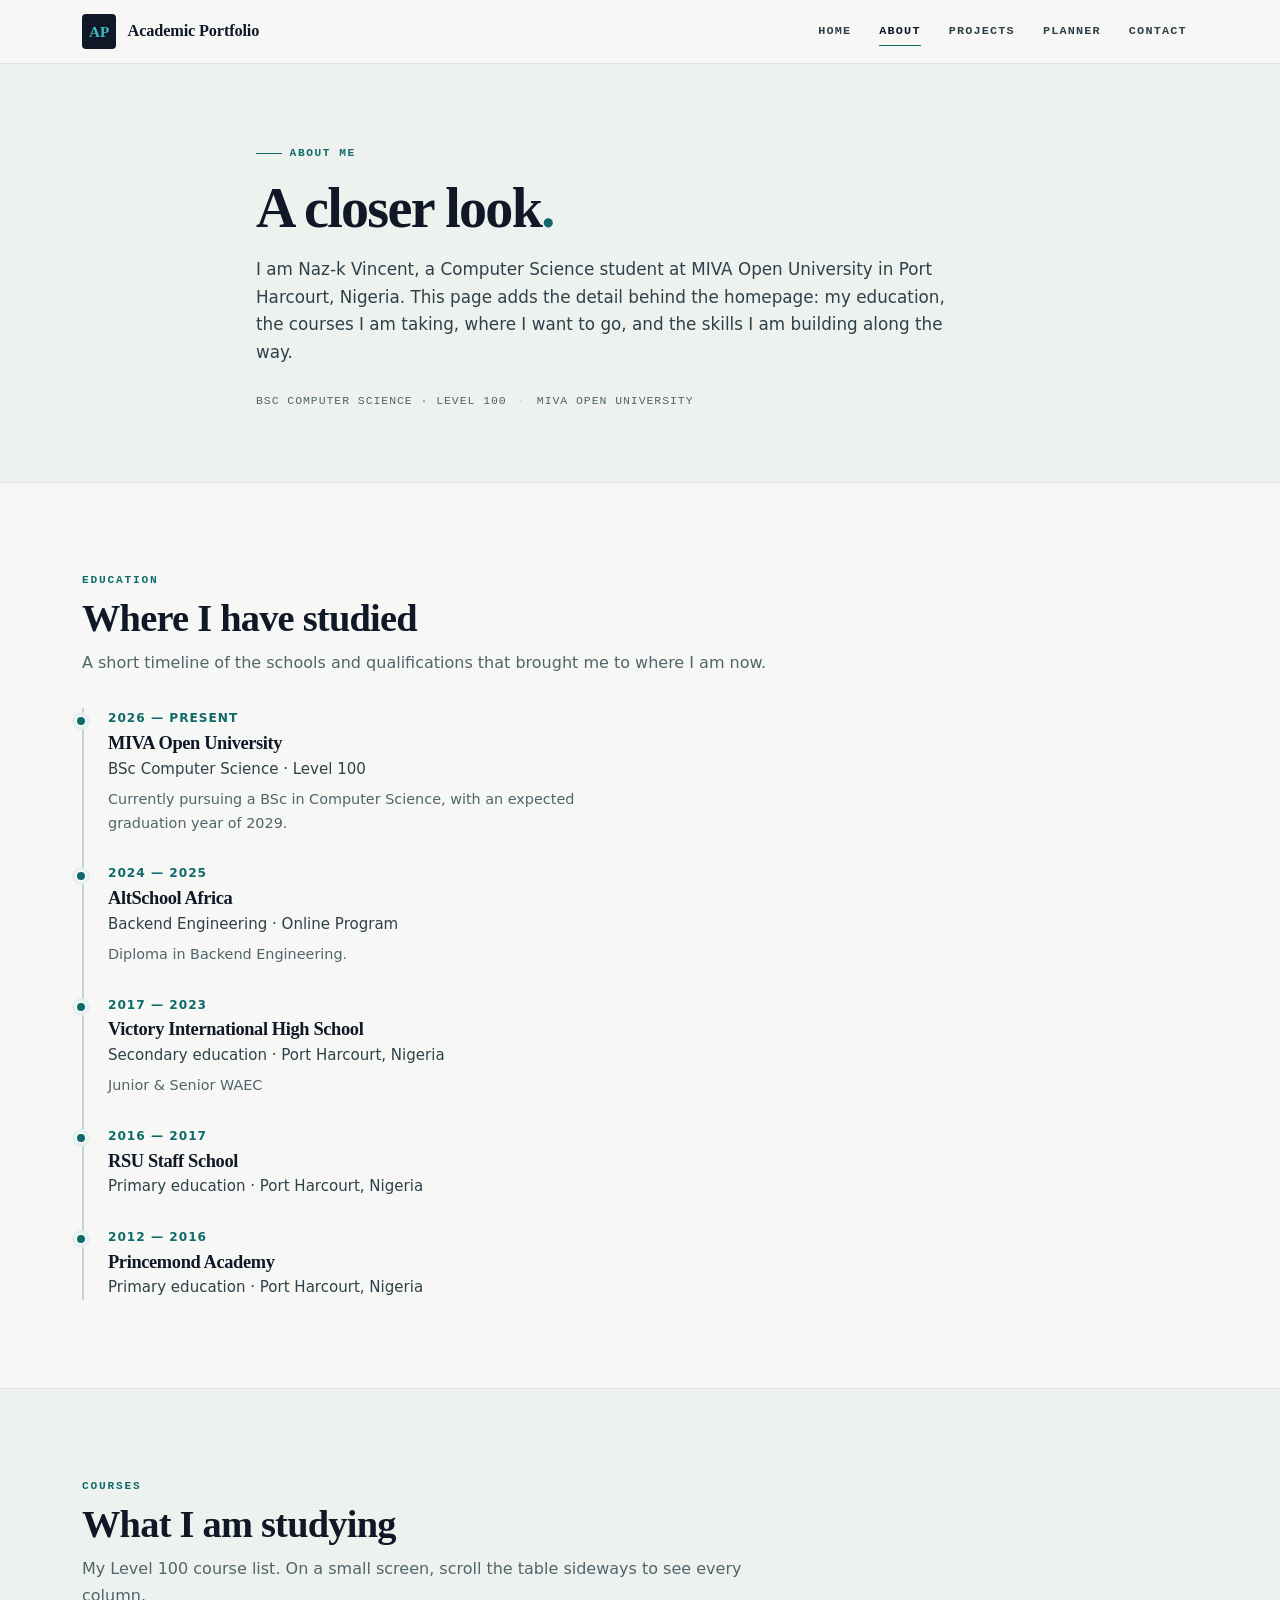
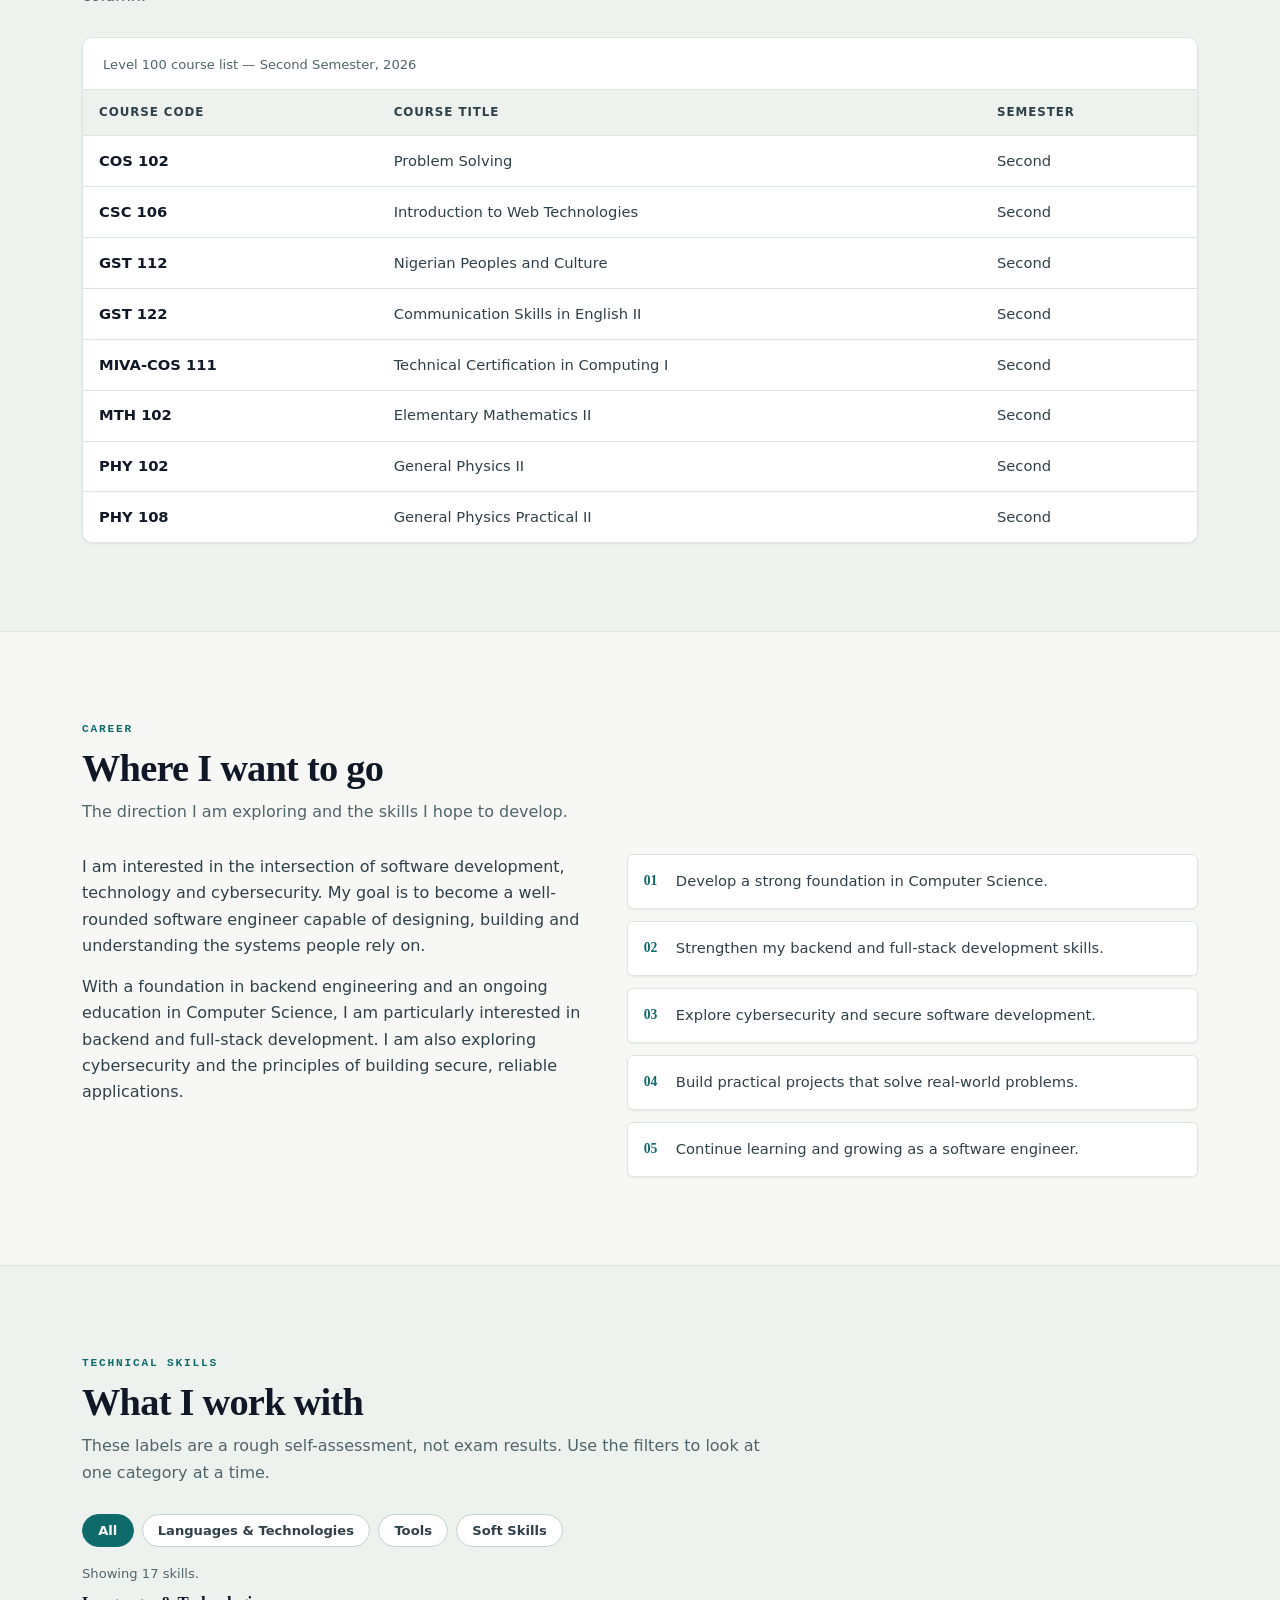
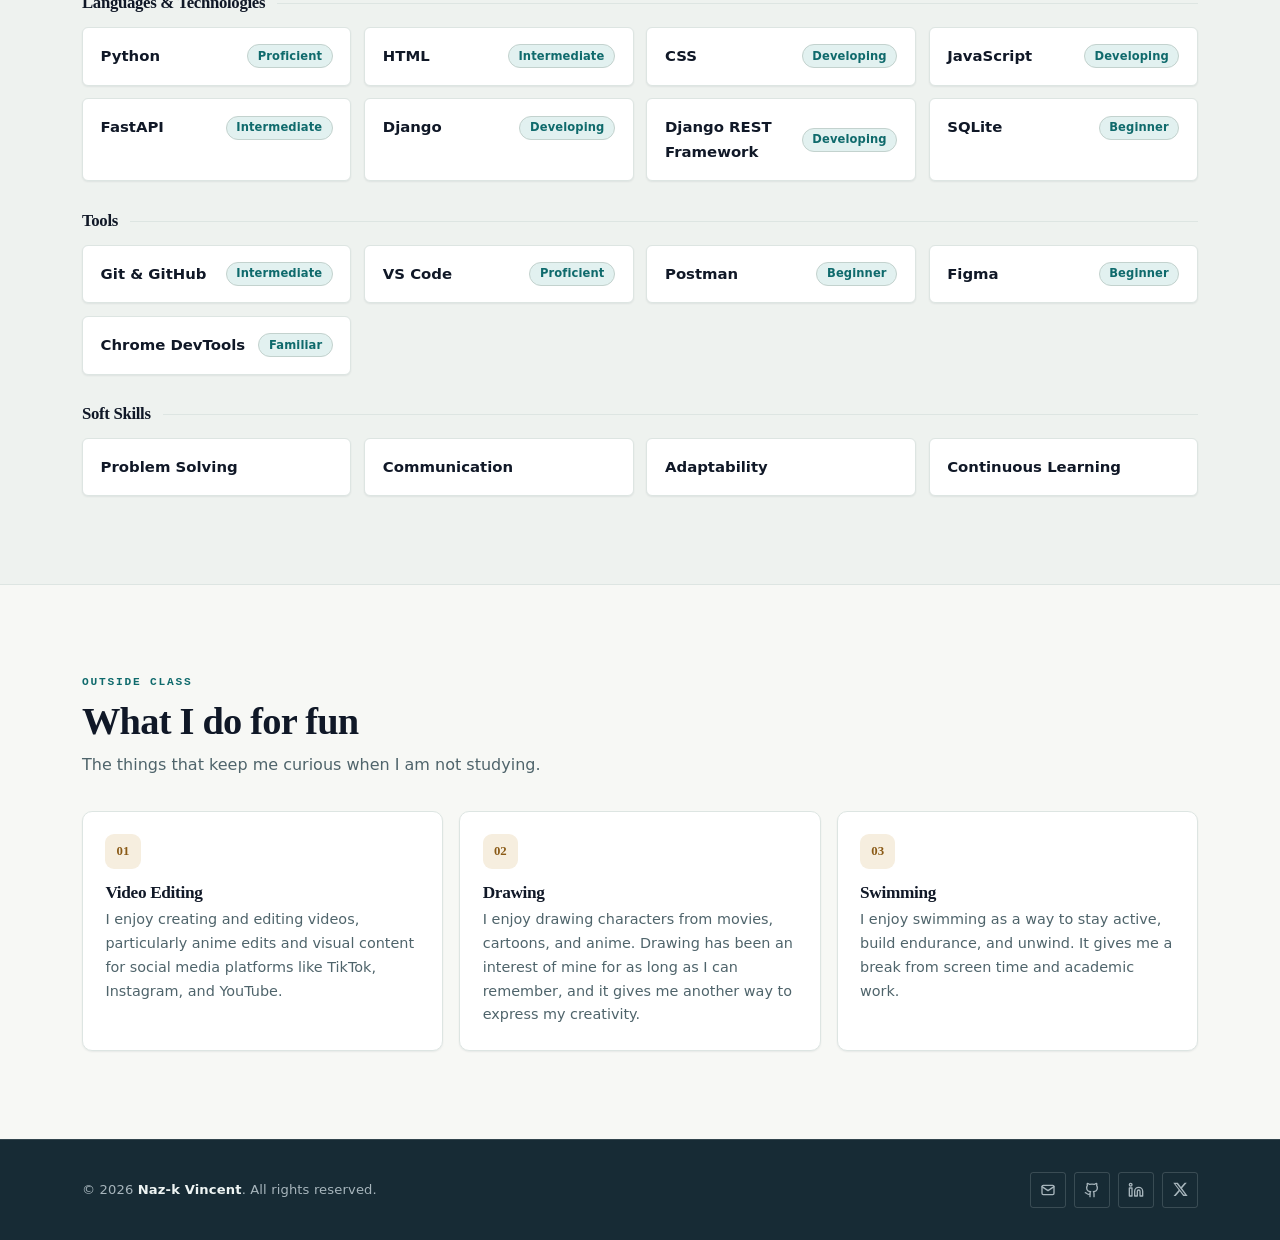
==== commit 9d15bcee: "Add social link to X profile in multiple pages and update CSS for responsive design - 15/11/2026" ====
--- a/about.html
+++ b/about.html
@@ -469,6 +469,14 @@
             </svg>
           </a>
         </li>
+        <li>
+          <a class="social-link" href="https://x.com/nazzy_17" target="_blank" rel="noopener noreferrer" aria-label="Visit my X profile">
+            <svg xmlns="http://www.w3.org/2000/svg" viewBox="0 0 24 24"  width="16"
+              height="16" fill="currentColor" aria-hidden="true">
+              <path d="M18.901 1.153h3.308l-7.227 8.26 8.502 11.434h-6.657l-5.214-6.817-5.967 6.817H2.336l7.73-8.835L1.91 1.153h6.826l4.713 6.231zM17.743 18.847h1.833L7.084 3.053H5.117z"/>
+            </svg>
+          </a>
+        </li>
       </ul>
     </div>
   </footer>
--- a/css/style.css
+++ b/css/style.css
@@ -2215,6 +2215,23 @@
   }
 }
 
+/* Large displays: widen the shared frame in measured steps so the full-width
+   sections stay balanced while text keeps its existing readable line limits. */
+@media (min-width: 1440px) {
+  :root {
+    --max-width: 1440px;
+    --gutter: 2.5rem;
+  }
+}
+
+@media (min-width: 2560px) {
+  :root {
+    --max-width: 1600px;
+    --gutter: 3rem;
+  }
+
+
+}
 /* Respect the visitor's operating system setting for less motion. */
 @media (prefers-reduced-motion: reduce) {
   html {
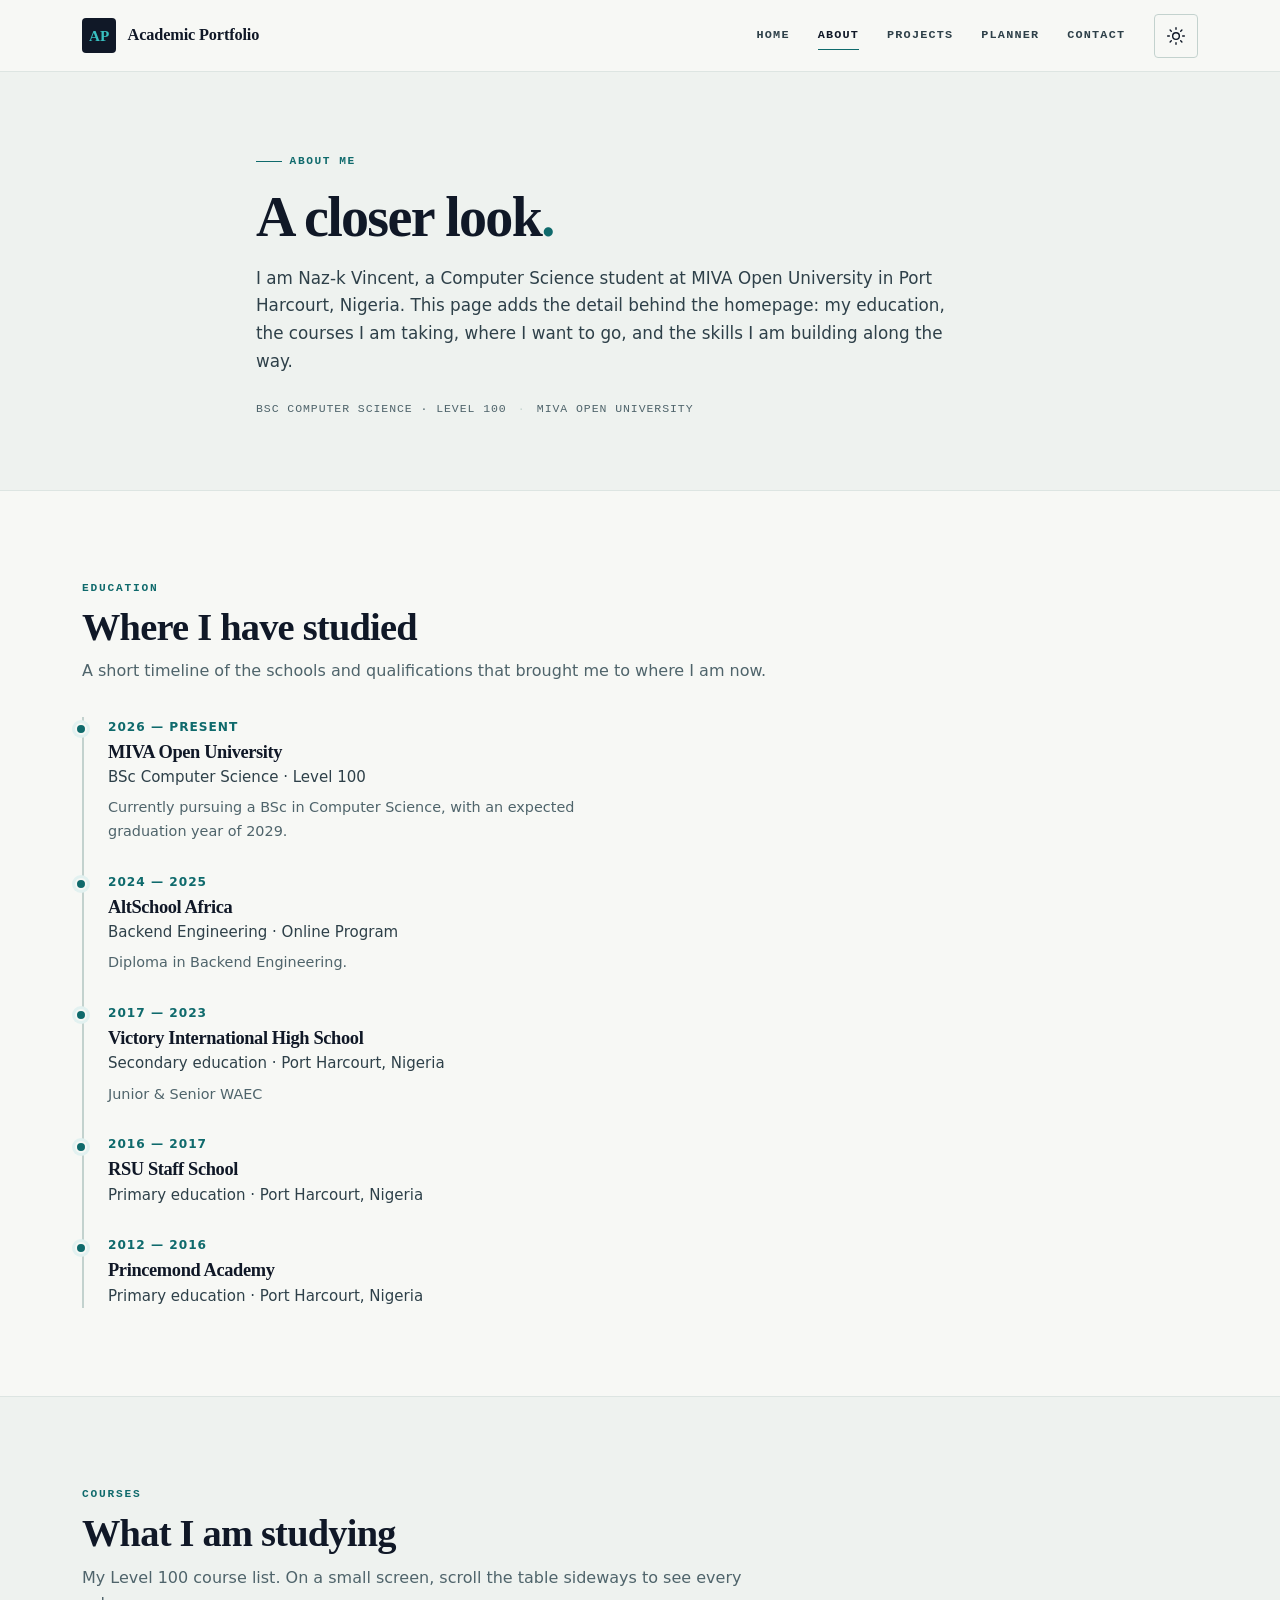
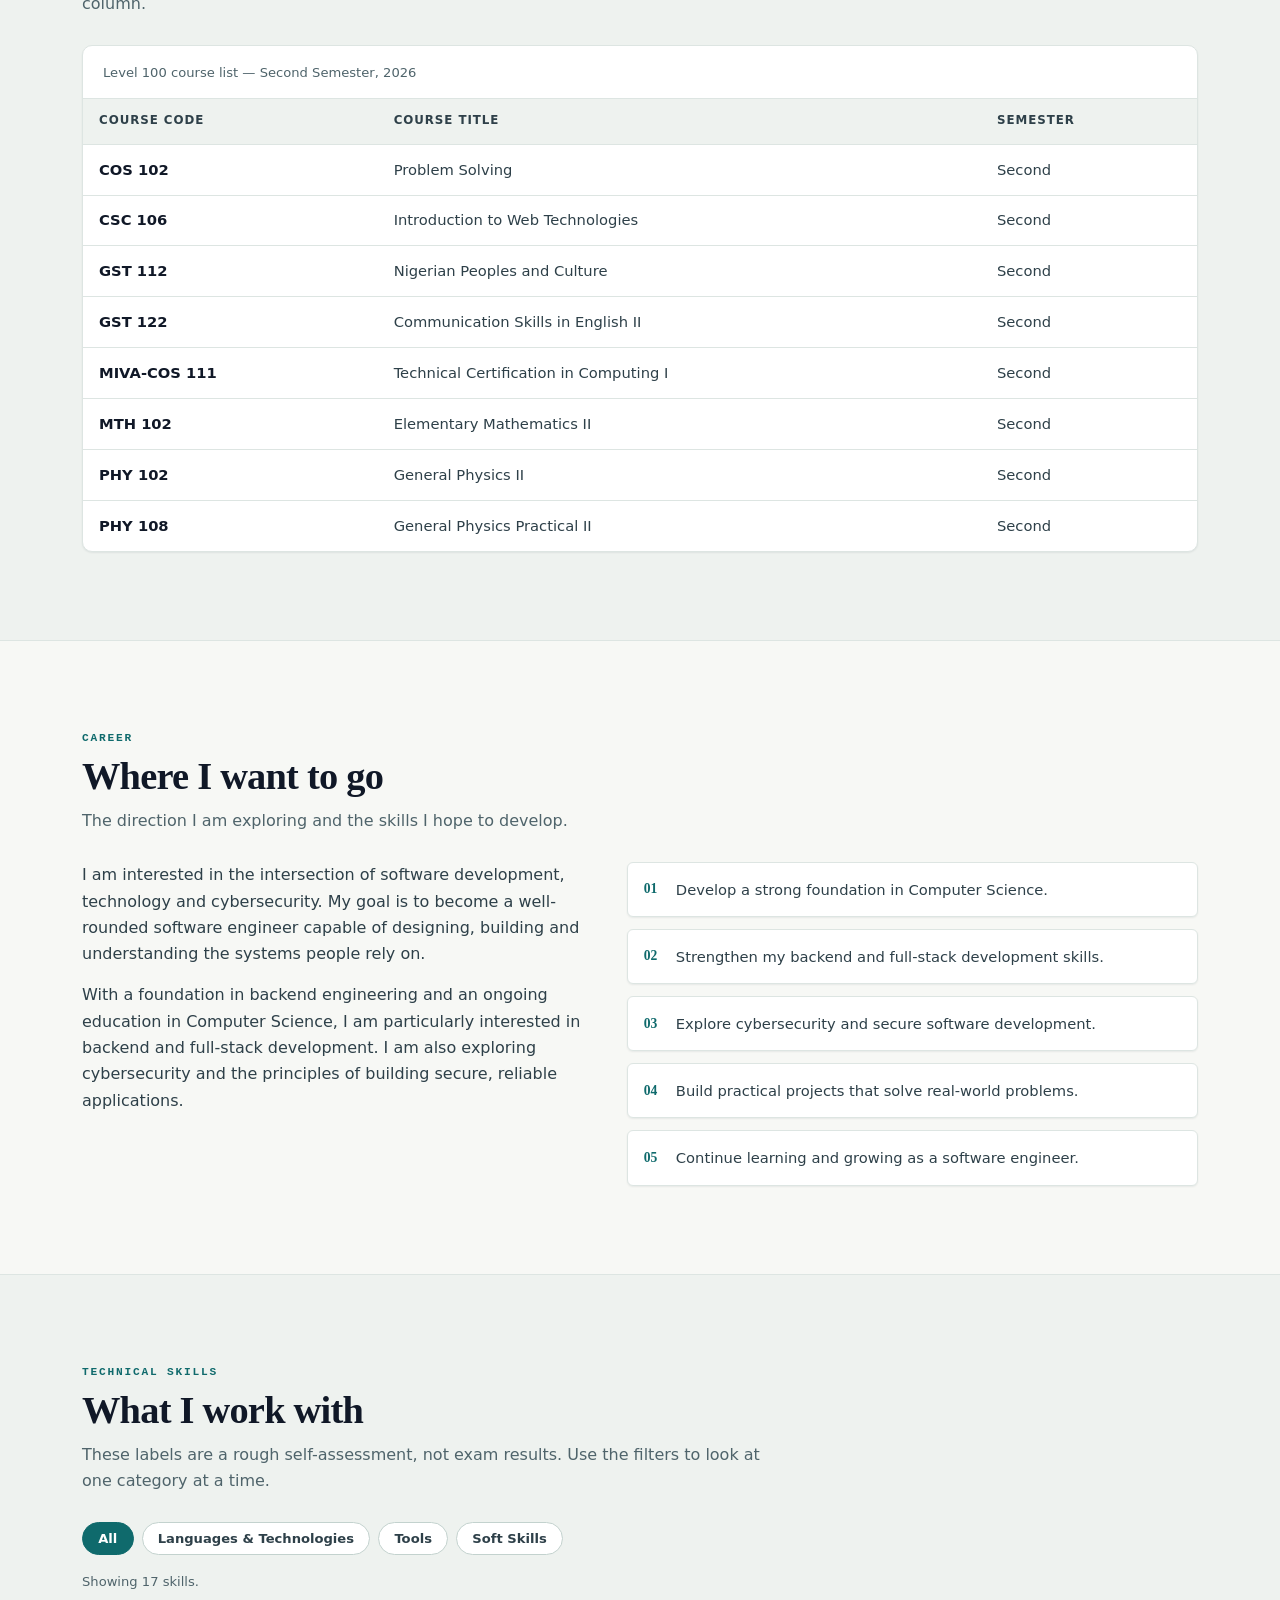
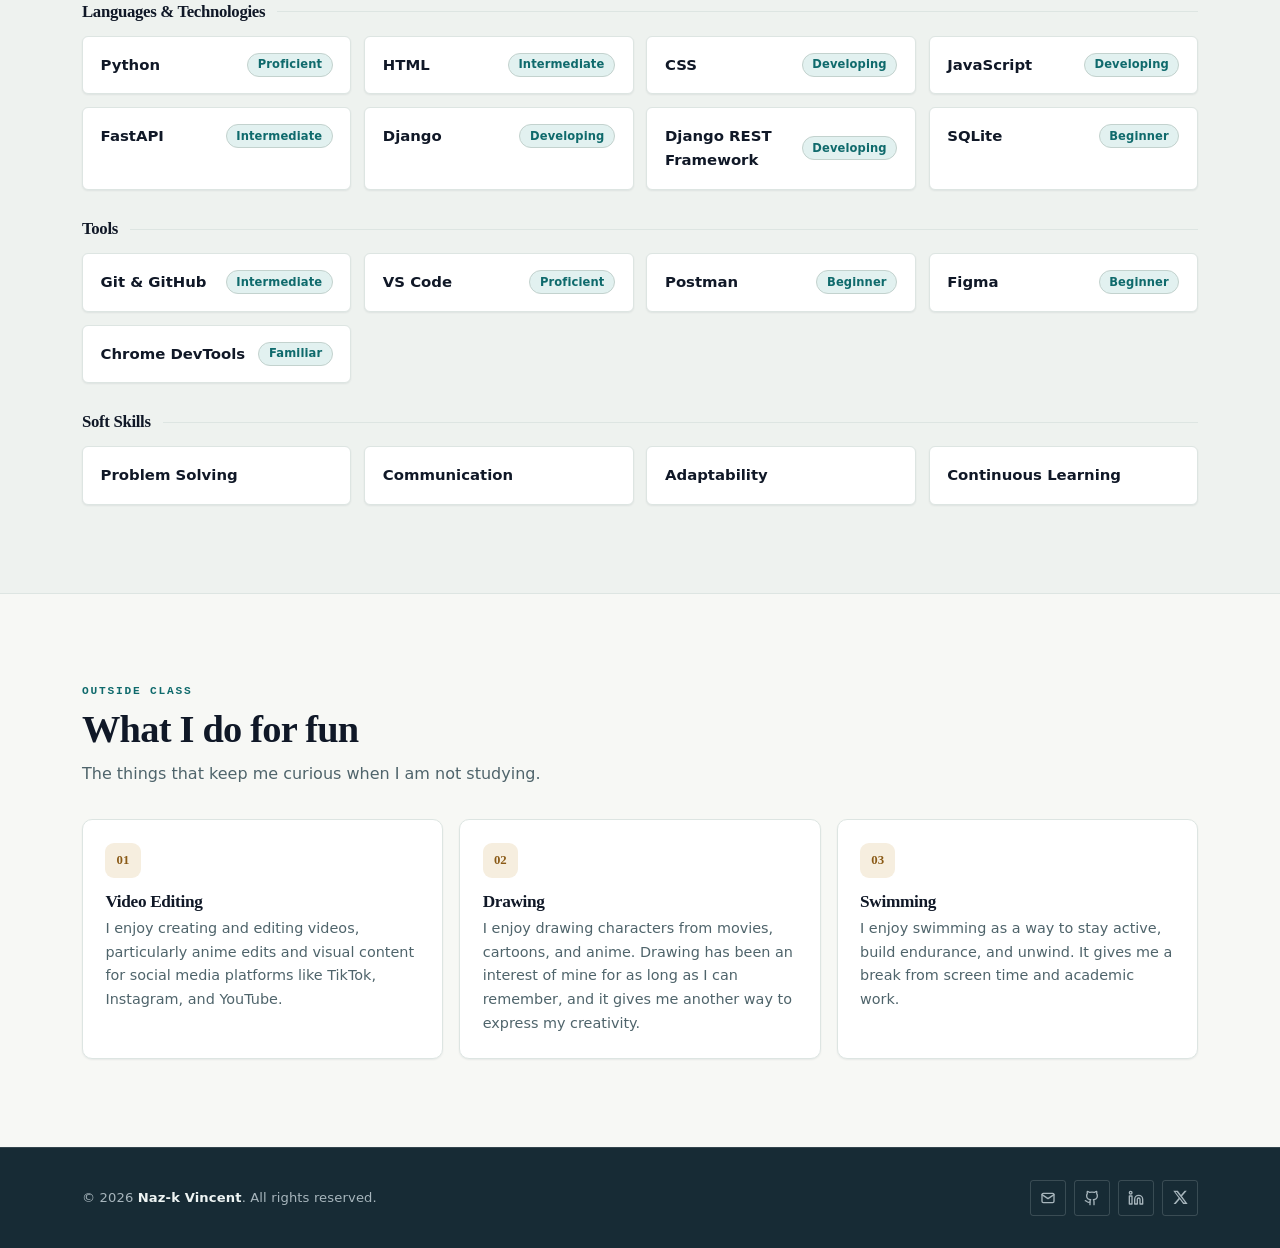
==== commit e4433a52: "Implement dark mode toggle feature and update theme styles across the portfolio - 15/11/2026" ====
--- a/about.html
+++ b/about.html
@@ -7,6 +7,7 @@
   <meta name="description" content="About Naz-k Vincent, a Cybersecurity student at MIVA Open University: education, courses, career goals, technical skills and hobbies.">
   <meta name="author" content="Naz-k Vincent">
   <meta name="theme-color" content="#ffffff">
+  <script src="js/theme.js"></script>
   <link rel="icon" href="images/favicon.svg" type="image/svg+xml">
   <link rel="stylesheet" href="css/style.css">
   <script src="js/about.js" defer></script>
@@ -47,6 +48,7 @@
           <li><a class="nav-link" href="contact.html">Contact</a></li>
         </ul>
       </nav>
+      <button class="theme-toggle" type="button" aria-label="Switch to dark mode" title="Switch to dark mode"><svg class="theme-icon theme-icon-sun" viewBox="0 0 24 24" aria-hidden="true"><circle cx="12" cy="12" r="4"/><path d="M12 2v2m0 16v2M4.93 4.93l1.42 1.42m11.3 11.3 1.42 1.42M2 12h2m16 0h2M4.93 19.07l1.42-1.42m11.3-11.3 1.42-1.42"/></svg><svg class="theme-icon theme-icon-moon" viewBox="0 0 24 24" aria-hidden="true"><path d="M20.5 15.5A8.5 8.5 0 0 1 8.5 3.5 8.5 8.5 0 1 0 20.5 15.5Z"/></svg></button>
     </div>
   </header>
 
--- a/css/style.css
+++ b/css/style.css
@@ -65,6 +65,7 @@
   --accent-soft: #e2f1f0;
   --gold: #8a5a16;           /* small warm accent, readable on white */
   --gold-soft: #f6eedf;
+  --header-bg: rgba(247, 248, 245, 0.92);
 
   /* Type */
   --font-sans: "Segoe UI", system-ui, -apple-system, "Helvetica Neue", Arial, sans-serif;
@@ -84,6 +85,28 @@
   --section-gap: clamp(3rem, 7vw, 5.5rem);
 
   color-scheme: light;
+}
+
+/* Dark values retain the midnight and teal identity while softening contrast. */
+:root[data-theme="dark"] {
+  color-scheme: dark;
+  --bg: #111a22;
+  --bg-soft: #17242c;
+  --surface: #1c2b34;
+  --line: #30434a;
+  --line-strong: #536970;
+  --line-control: #8da2a5;
+  --ink: #eef4f3;
+  --ink-2: #d0dcda;
+  --muted: #aebfbd;
+  --accent: #68d0cd;
+  --accent-strong: #8de2dc;
+  --accent-soft: #203d42;
+  --gold: #e1b76d;
+  --gold-soft: #3c3328;
+  --header-bg: rgba(17, 26, 34, 0.94);
+  --shadow-sm: 0 1px 3px rgba(0, 0, 0, 0.22);
+  --shadow-md: 0 22px 44px -28px rgba(0, 0, 0, 0.72);
 }
 
 /* 2. Base reset and typography ------------------------------------------- */
@@ -238,7 +261,7 @@
   position: sticky;
   top: 0;
   z-index: 50;
-  background: rgba(247, 248, 245, 0.92);
+  background: var(--header-bg);
   border-bottom: 1px solid var(--line);
   -webkit-backdrop-filter: blur(10px);
   backdrop-filter: blur(10px);
@@ -265,6 +288,10 @@
   text-decoration: none;
   white-space: nowrap;
 }
+.brand { order: 1; margin-right: auto; }
+.theme-toggle { order: 2; }
+.nav-toggle { order: 3; }
+.primary-nav { order: 4; }
 
 /* The monogram: a dark tile with a bright teal AP, the one piece of the old
    identity that survived the redesign. */
@@ -341,6 +368,27 @@
   border-top: 1px solid var(--line);
   margin-top: 0.35rem;
 }
+
+.theme-toggle {
+  display: inline-grid;
+  flex: 0 0 auto;
+  place-items: center;
+  width: 2.75rem;
+  height: 2.75rem;
+  padding: 0;
+  border: 1px solid var(--line-strong);
+  border-radius: 4px;
+  background: transparent;
+  color: var(--ink);
+  cursor: pointer;
+  transition: border-color 0.2s ease, background-color 0.2s ease, color 0.2s ease;
+}
+
+.theme-toggle:hover { border-color: var(--accent); background: var(--bg-soft); color: var(--accent); }
+.theme-icon { width: 1.25rem; height: 1.25rem; fill: none; stroke: currentColor; stroke-width: 1.7; stroke-linecap: round; stroke-linejoin: round; }
+.theme-icon-moon { display: none; }
+:root[data-theme="dark"] .theme-icon-sun { display: none; }
+:root[data-theme="dark"] .theme-icon-moon { display: block; }
 
 .primary-nav.is-open {
   display: block;
@@ -2132,6 +2180,12 @@
     display: none;
   }
 
+  .brand { margin-right: auto; }
+
+  .primary-nav { order: 2; }
+
+  .theme-toggle { order: 3; margin-left: 0.35rem; }
+
   .primary-nav {
     display: block;
     flex-basis: auto;
@@ -2247,3 +2301,25 @@
     transition-duration: 0.001ms !important;
   }
 }
+
+/* Fixed light surfaces and validation states also follow the active theme. */
+:root[data-theme="dark"] .skill-card,
+:root[data-theme="dark"] .hobby-card,
+:root[data-theme="dark"] .project-card,
+:root[data-theme="dark"] .project-dialog,
+:root[data-theme="dark"] .project-dialog-close,
+:root[data-theme="dark"] .field-input { background-color: var(--surface); color: var(--ink); }
+:root[data-theme="dark"] .field-input[aria-invalid="true"],
+:root[data-theme="dark"] .form-status.is-error { border-color: #b96d67; background: #3b292b; color: #ffd9d4; }
+:root[data-theme="dark"] .form-status.is-success { border-color: #629b76; background: #20372c; color: #c3f0d0; }
+:root[data-theme="dark"] .field-error { color: #ffb5ad; }
+:root[data-theme="dark"] .about-highlight { background-color: var(--bg-soft); }
+:root[data-theme="dark"] .table-scroll,
+:root[data-theme="dark"] .goal-list li,
+:root[data-theme="dark"] .filter-btn,
+:root[data-theme="dark"] .project-dialog-close { background-color: var(--surface); }
+:root[data-theme="dark"] .courses-table tbody tr:hover { background: #24363d; }
+:root[data-theme="dark"] .status-done { background: #20372c; color: #c3f0d0; }
+:root[data-theme="dark"] .status-next { color: #f1cf91; }
+:root[data-theme="dark"] .task-delete:hover { border-color: #b96d67; background: #3b292b; color: #ffd9d4; }
+:root[data-theme="dark"] .primary-nav { border-color: var(--line); }
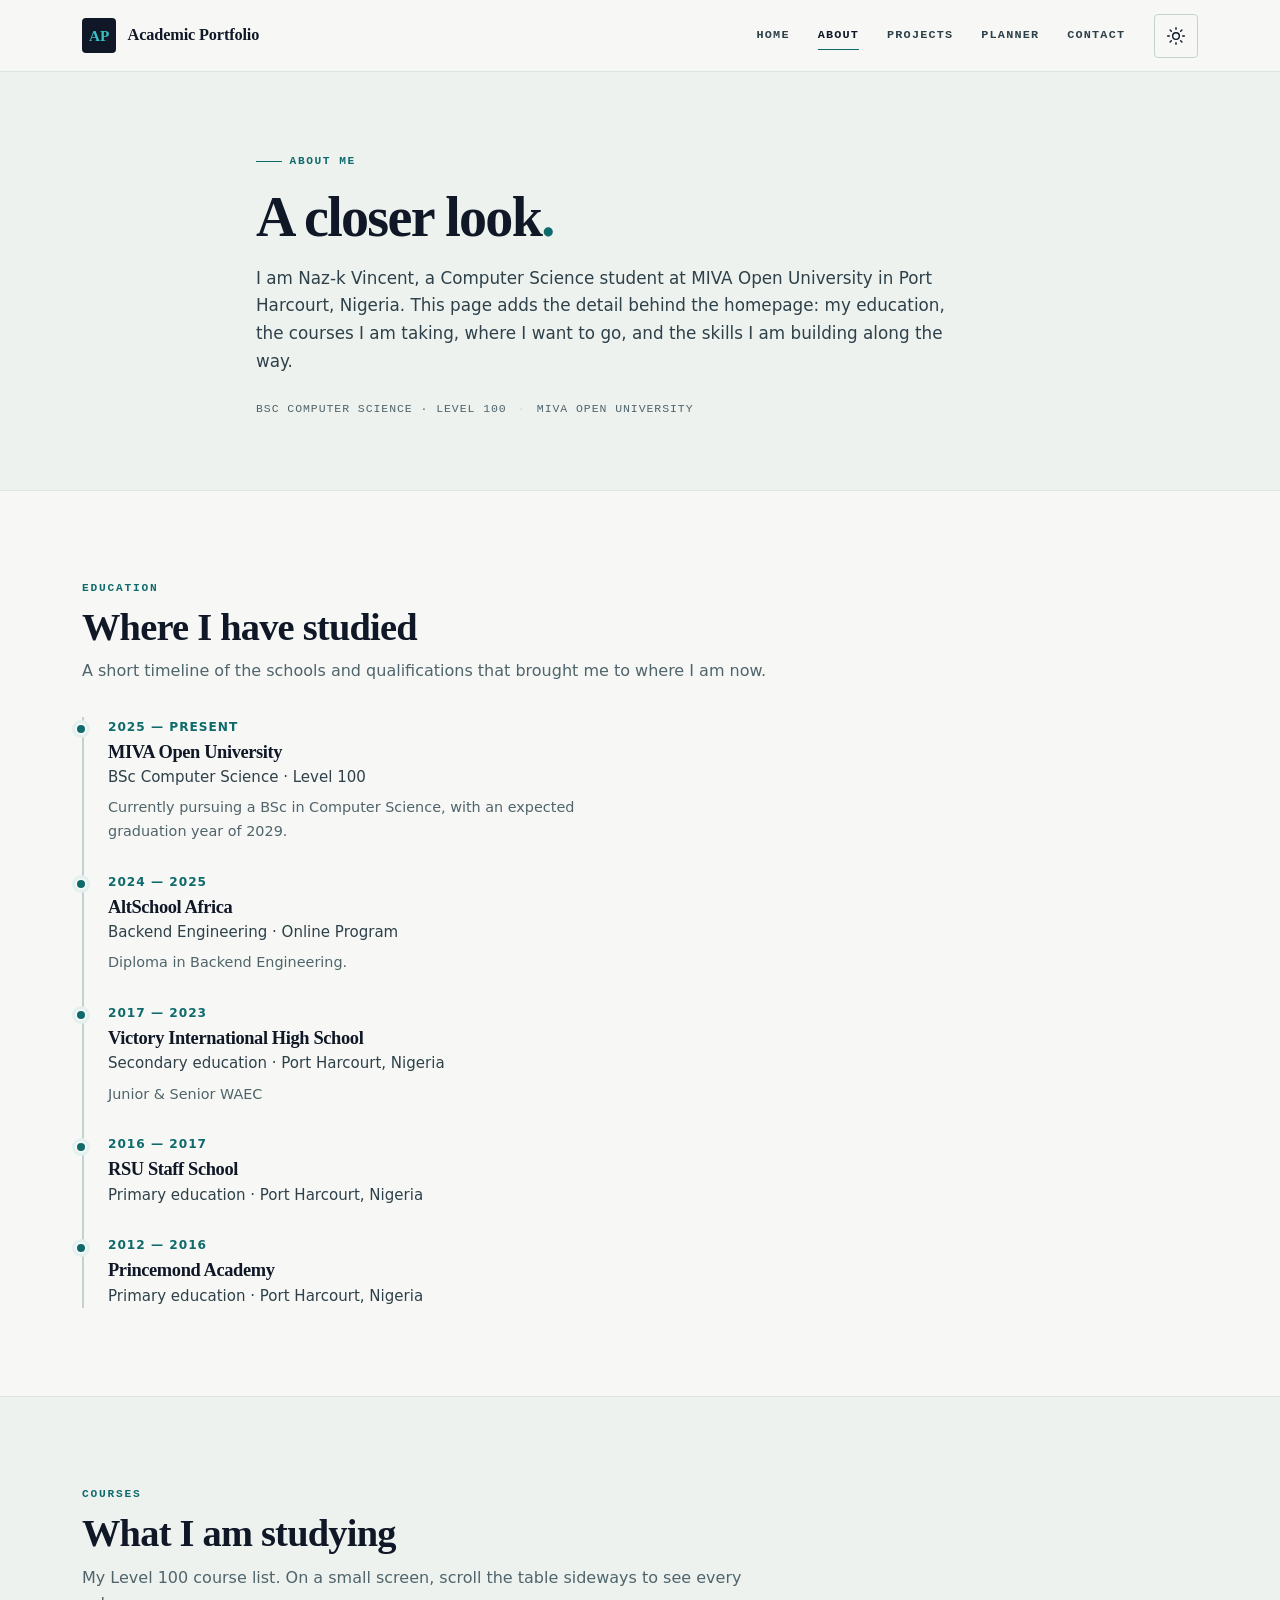
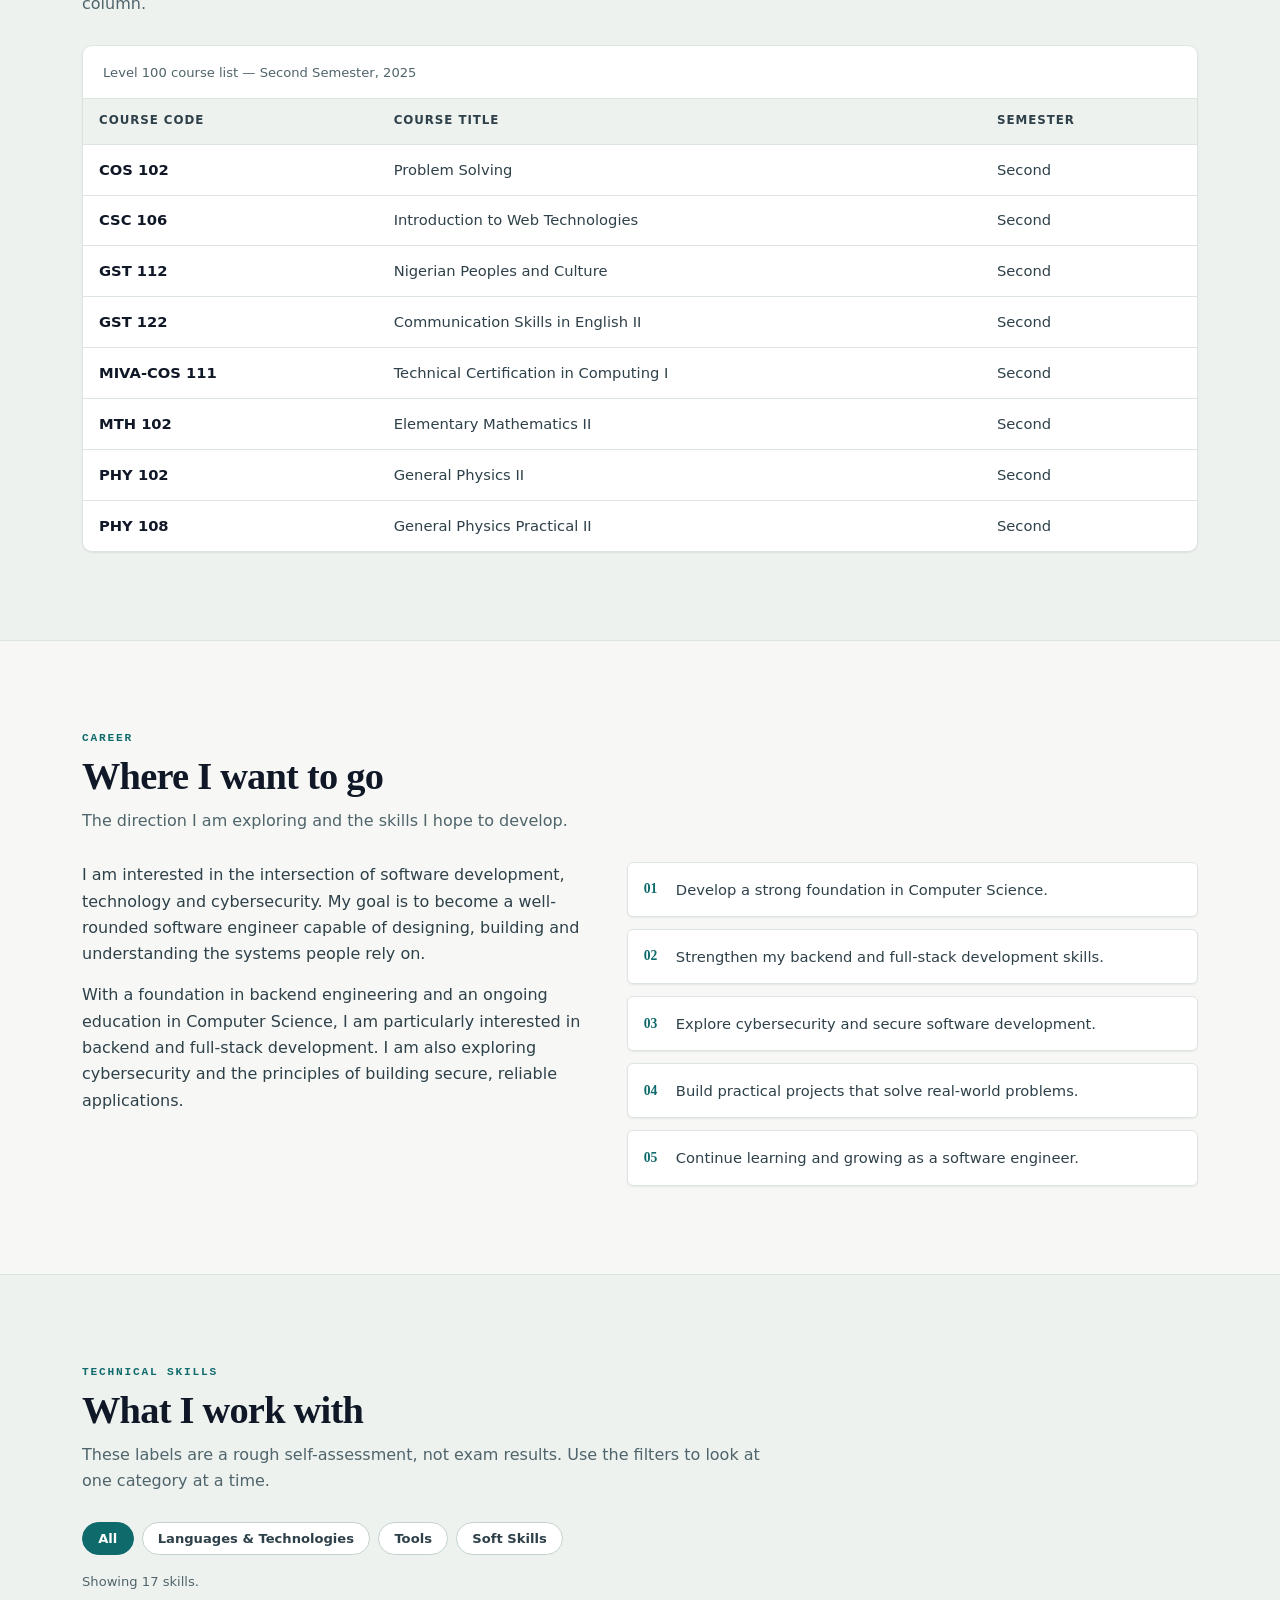
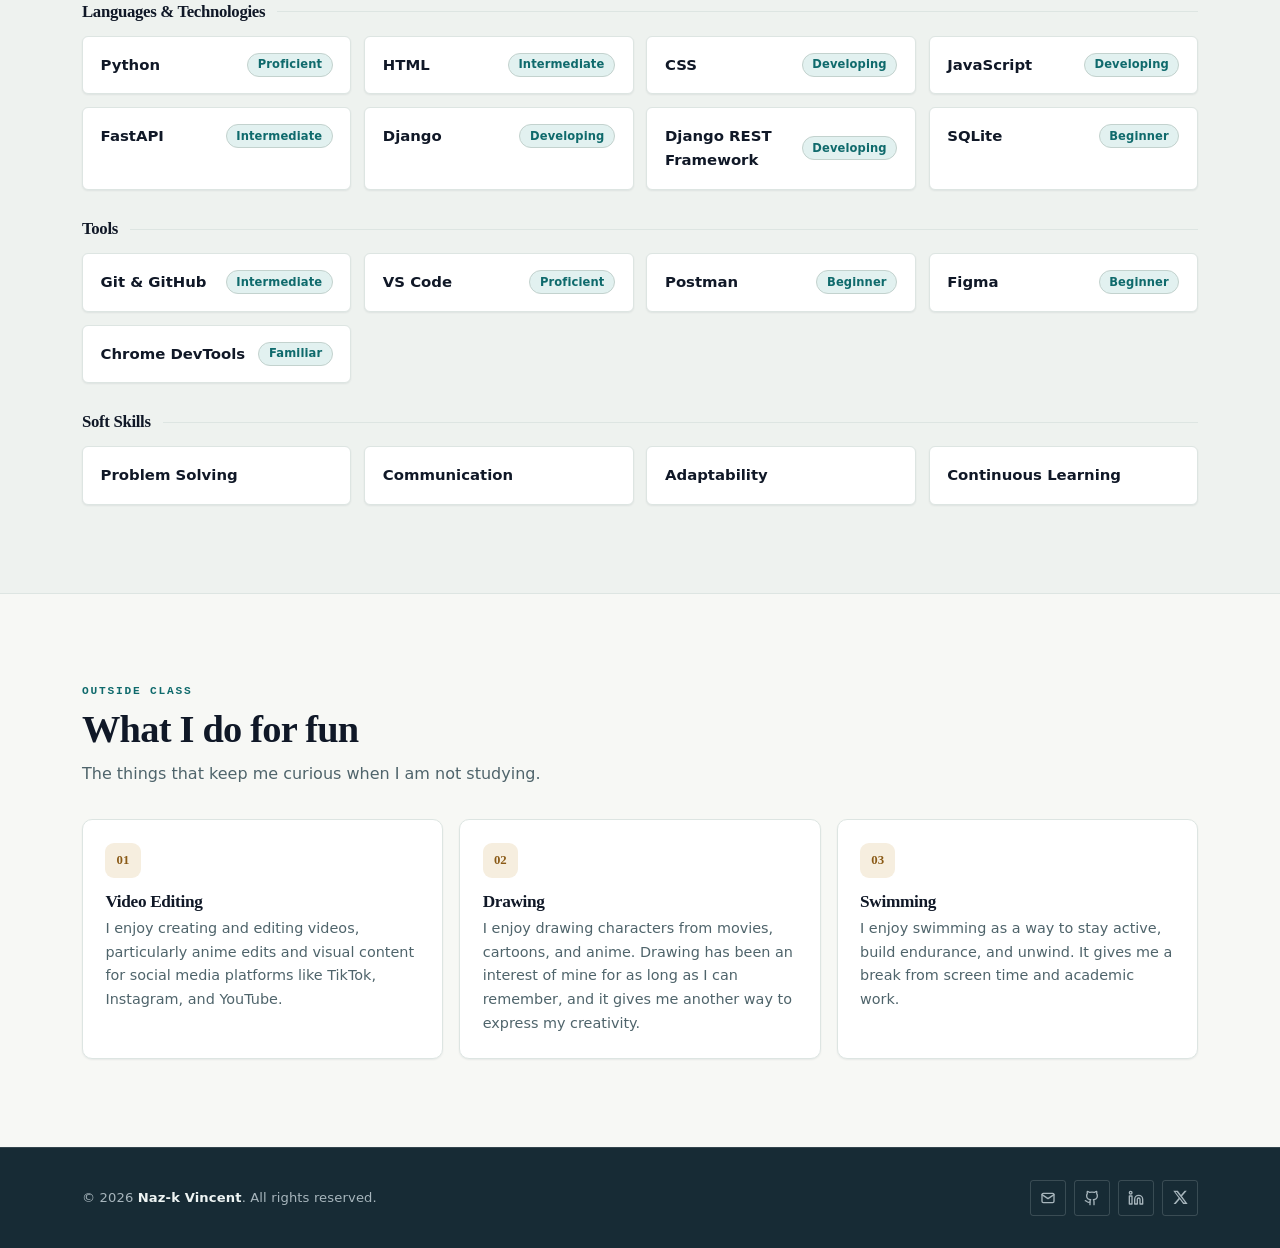
==== commit b6fd4c6d: "Update academic timeline dates to reflect current enrollment year and adjust course list caption - 1" ====
--- a/about.html
+++ b/about.html
@@ -85,7 +85,7 @@
 
         <ol class="timeline">
           <li class="timeline-item">
-            <p class="timeline-date"><time datetime="2026">2026</time> — Present</p>
+            <p class="timeline-date"><time datetime="2025">2025</time> — Present</p>
             <h3 class="timeline-title">MIVA Open University</h3>
             <p class="timeline-place">BSc Computer Science · Level 100</p>
             <p class="timeline-note">
@@ -152,7 +152,7 @@
             tabindex="0">
           <table class="courses-table">
             <caption>
-              Level 100 course list — Second Semester, 2026
+              Level 100 course list — Second Semester, 2025
             </caption>
             <thead>
               <tr>
--- a/css/style.css
+++ b/css/style.css
@@ -389,6 +389,7 @@
 .theme-icon-moon { display: none; }
 :root[data-theme="dark"] .theme-icon-sun { display: none; }
 :root[data-theme="dark"] .theme-icon-moon { display: block; }
+:root[data-theme="dark"] .brand-mark { border: 1px solid rgb(255 255 255 / 55%) }
 
 .primary-nav.is-open {
   display: block;
